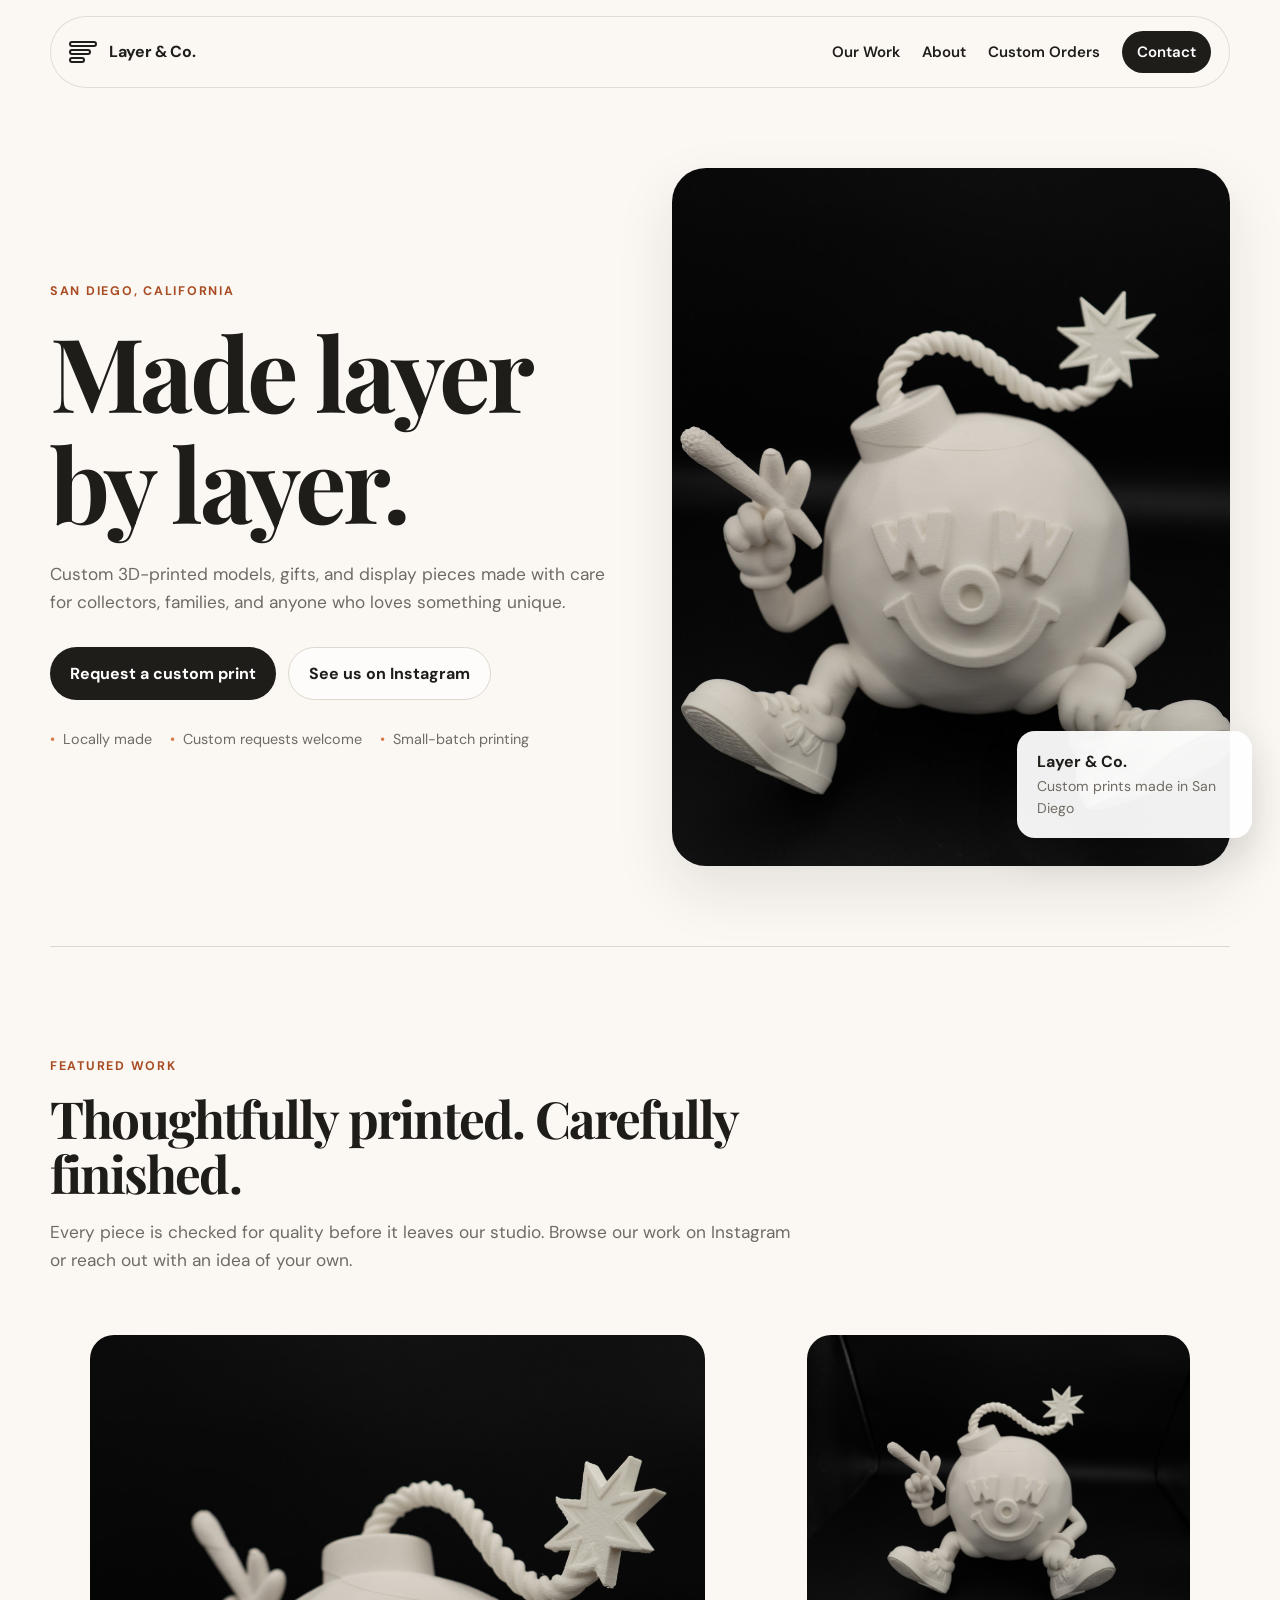
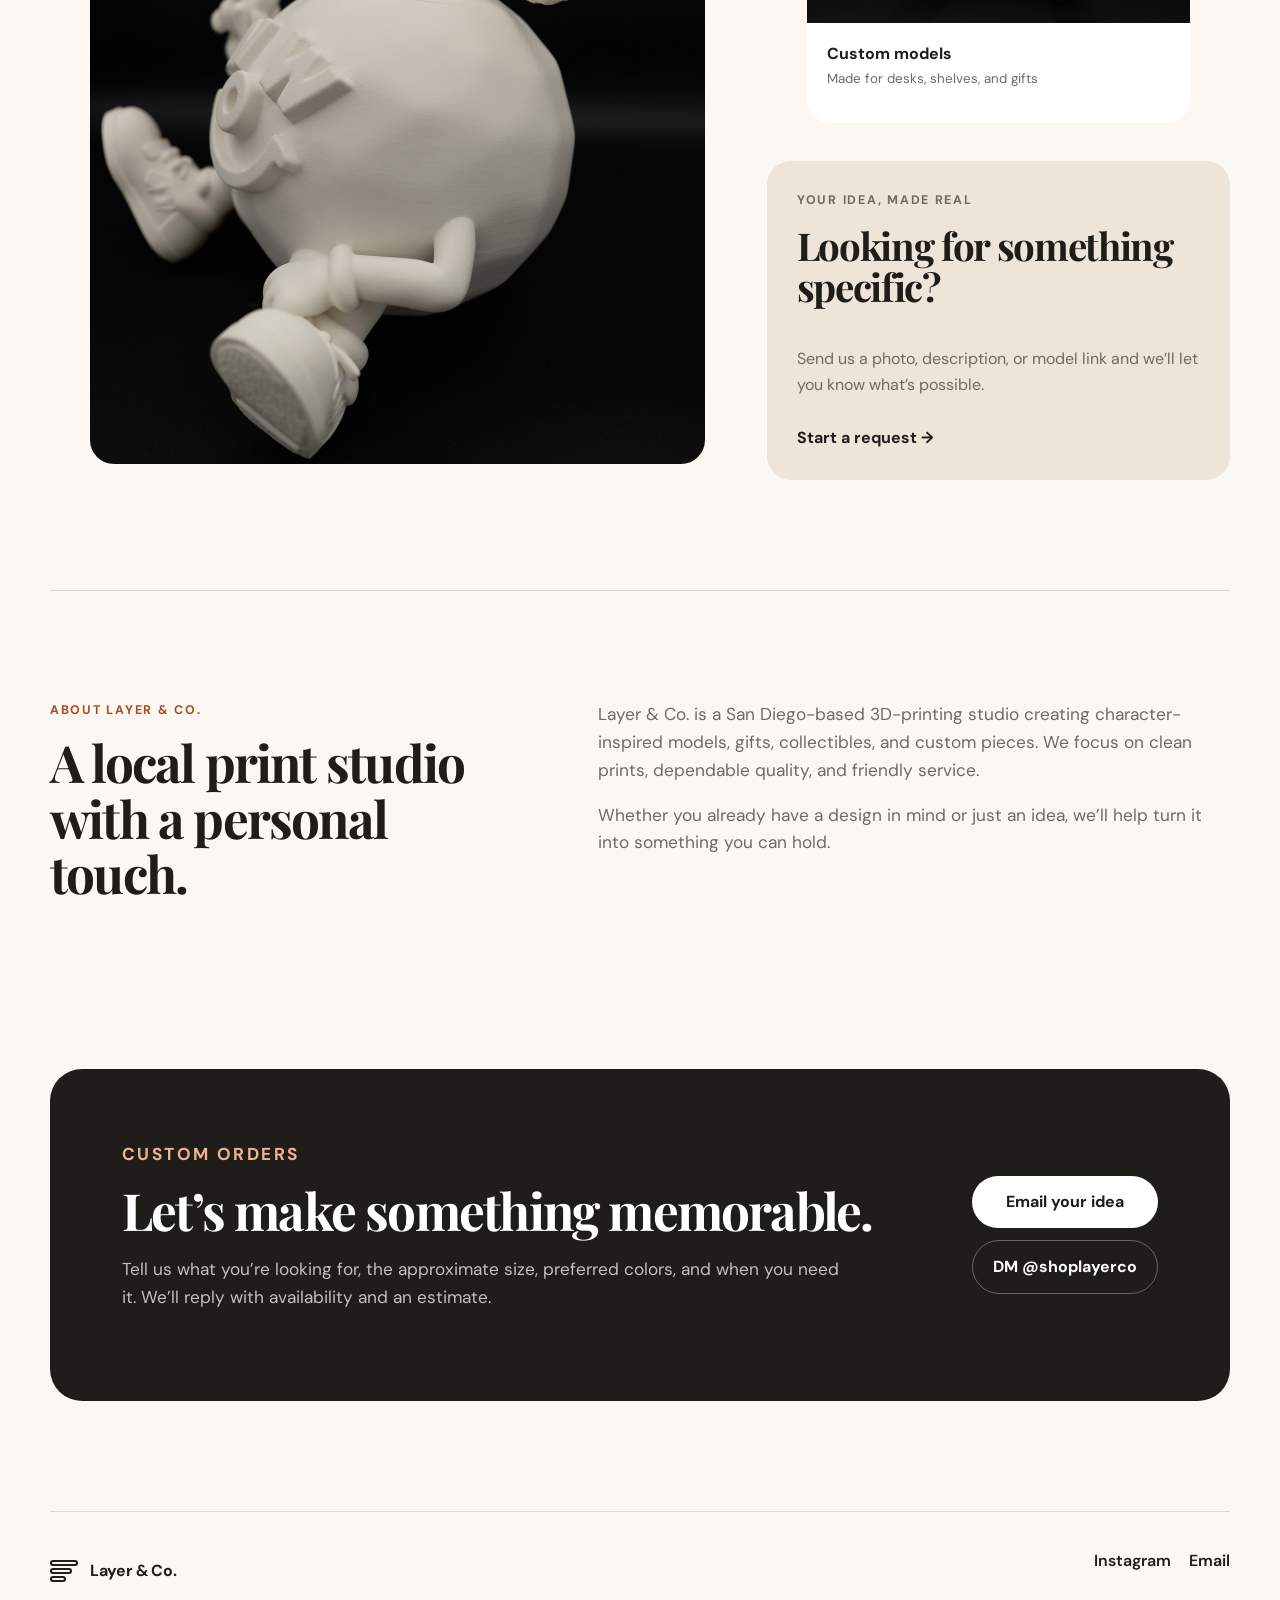
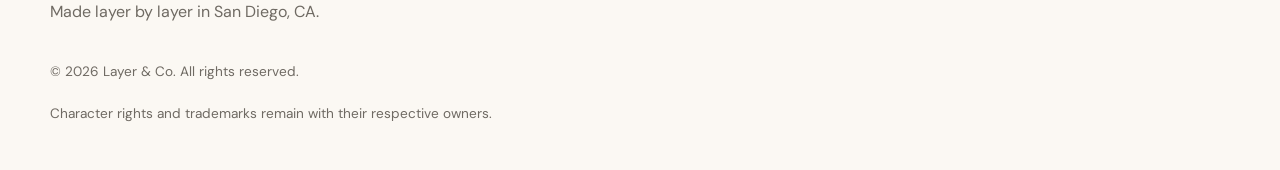
==== index.html @ 3869c2fd "Add files via upload" ====
<!DOCTYPE html>
<html lang="en">
<head>
  <meta charset="UTF-8" />
  <meta name="viewport" content="width=device-width, initial-scale=1.0" />
  <meta name="description" content="Layer & Co. creates custom 3D-printed models, gifts, and display pieces in San Diego, California." />
  <meta name="theme-color" content="#f5efe7" />
  <title>Layer & Co. | Custom 3D Prints in San Diego</title>
  <link rel="preconnect" href="https://fonts.googleapis.com">
  <link rel="preconnect" href="https://fonts.gstatic.com" crossorigin>
  <link href="https://fonts.googleapis.com/css2?family=DM+Sans:wght@400;500;600;700&family=Playfair+Display:wght@600;700&display=swap" rel="stylesheet">
  <link rel="stylesheet" href="styles.css" />
</head>
<body>
  <header class="site-header">
    <a class="brand" href="#home" aria-label="Layer and Company home">
      <span class="brand-mark" aria-hidden="true">
        <span></span><span></span><span></span>
      </span>
      <span>Layer &amp; Co.</span>
    </a>

    <button class="menu-toggle" aria-expanded="false" aria-controls="site-nav">
      <span class="sr-only">Open navigation</span>
      <span></span><span></span><span></span>
    </button>

    <nav id="site-nav" class="site-nav" aria-label="Primary navigation">
      <a href="#work">Our Work</a>
      <a href="#about">About</a>
      <a href="#custom">Custom Orders</a>
      <a class="nav-cta" href="mailto:shoplayerco@gmail.com">Contact</a>
    </nav>
  </header>

  <main>
    <section id="home" class="hero">
      <div class="hero-copy">
        <p class="eyebrow">San Diego, California</p>
        <h1>Made layer by layer.</h1>
        <p class="hero-text">
          Custom 3D-printed models, gifts, and display pieces made with care
          for collectors, families, and anyone who loves something unique.
        </p>
        <div class="hero-actions">
          <a class="button primary" href="#custom">Request a custom print</a>
          <a class="button secondary" href="https://www.instagram.com/shoplayerco/" target="_blank" rel="noopener noreferrer">See us on Instagram</a>
        </div>
        <div class="hero-details" aria-label="Business highlights">
          <span>Locally made</span>
          <span>Custom requests welcome</span>
          <span>Small-batch printing</span>
        </div>
      </div>

      <div class="hero-visual">
        <img src="assets/featured-front.jpg" alt="White 3D-printed character-inspired display model photographed against a black background" />
        <div class="floating-card">
          <strong>Layer &amp; Co.</strong>
          <span>Custom prints made in San Diego</span>
        </div>
      </div>
    </section>

    <section id="work" class="section">
      <div class="section-heading">
        <p class="eyebrow">Featured work</p>
        <h2>Thoughtfully printed. Carefully finished.</h2>
        <p>
          Every piece is checked for quality before it leaves our studio.
          Browse our work on Instagram or reach out with an idea of your own.
        </p>
      </div>

      <div class="gallery">
        <figure class="gallery-card gallery-card-large">
          <img src="assets/featured-angle.jpg" alt="Side angle of a white 3D-printed character-inspired model" loading="lazy" />
          <figcaption>
            <span>Character-inspired display piece</span>
            <small>Clean detail and smooth finishing</small>
          </figcaption>
        </figure>

        <figure class="gallery-card">
          <img src="assets/featured-front.jpg" alt="Front view of a white 3D-printed character-inspired model" loading="lazy" />
          <figcaption>
            <span>Custom models</span>
            <small>Made for desks, shelves, and gifts</small>
          </figcaption>
        </figure>

        <div class="gallery-card text-card">
          <div>
            <p class="eyebrow">Your idea, made real</p>
            <h3>Looking for something specific?</h3>
            <p>
              Send us a photo, description, or model link and we’ll let you know
              what’s possible.
            </p>
          </div>
          <a href="mailto:shoplayerco@gmail.com?subject=Custom%203D%20Print%20Request">Start a request →</a>
        </div>
      </div>
    </section>

    <section id="about" class="section split-section">
      <div>
        <p class="eyebrow">About Layer &amp; Co.</p>
        <h2>A local print studio with a personal touch.</h2>
      </div>
      <div class="about-copy">
        <p>
          Layer &amp; Co. is a San Diego-based 3D-printing studio creating
          character-inspired models, gifts, collectibles, and custom pieces.
          We focus on clean prints, dependable quality, and friendly service.
        </p>
        <p>
          Whether you already have a design in mind or just an idea, we’ll help
          turn it into something you can hold.
        </p>
      </div>
    </section>

    <section id="custom" class="custom-section">
      <div class="custom-card">
        <div>
          <p class="eyebrow">Custom orders</p>
          <h2>Let’s make something memorable.</h2>
          <p>
            Tell us what you’re looking for, the approximate size, preferred
            colors, and when you need it. We’ll reply with availability and an
            estimate.
          </p>
        </div>
        <div class="custom-actions">
          <a class="button primary" href="mailto:shoplayerco@gmail.com?subject=Custom%203D%20Print%20Request&body=Hi%20Layer%20%26%20Co.%2C%0A%0AI%27m%20interested%20in%20a%20custom%203D%20print.%0A%0AIdea%20or%20model%3A%0ASize%3A%0AColors%3A%0ADeadline%3A%0A%0AThank%20you!">Email your idea</a>
          <a class="button secondary" href="https://www.instagram.com/shoplayerco/" target="_blank" rel="noopener noreferrer">DM @shoplayerco</a>
        </div>
      </div>
    </section>
  </main>

  <footer class="site-footer">
    <div>
      <a class="brand footer-brand" href="#home">
        <span class="brand-mark" aria-hidden="true"><span></span><span></span><span></span></span>
        <span>Layer &amp; Co.</span>
      </a>
      <p>Made layer by layer in San Diego, CA.</p>
    </div>

    <div class="footer-links">
      <a href="https://www.instagram.com/shoplayerco/" target="_blank" rel="noopener noreferrer">Instagram</a>
      <a href="mailto:shoplayerco@gmail.com">Email</a>
    </div>

    <p class="copyright">© <span id="year"></span> Layer &amp; Co. All rights reserved.</p>
    <p class="fine-print">Character rights and trademarks remain with their respective owners.</p>
  </footer>

  <script src="script.js"></script>
</body>
</html>
---- styles.css ----
:root {
  --background: #fbf8f3;
  --surface: #ffffff;
  --ink: #1f1d1a;
  --muted: #6f6a63;
  --accent: #d97745;
  --accent-dark: #a94d25;
  --line: #ded7ce;
  --soft: #eee4d8;
  --radius: 24px;
  --shadow: 0 24px 60px rgba(31, 29, 26, 0.10);
}

* {
  box-sizing: border-box;
}

html {
  scroll-behavior: smooth;
}

body {
  margin: 0;
  background: var(--background);
  color: var(--ink);
  font-family: "DM Sans", system-ui, -apple-system, BlinkMacSystemFont, "Segoe UI", sans-serif;
  line-height: 1.6;
}

img {
  display: block;
  width: 100%;
}

a {
  color: inherit;
  text-decoration: none;
}

button,
a {
  -webkit-tap-highlight-color: transparent;
}

.sr-only {
  position: absolute;
  width: 1px;
  height: 1px;
  overflow: hidden;
  clip: rect(0, 0, 0, 0);
  white-space: nowrap;
}

.site-header {
  position: sticky;
  top: 0;
  z-index: 20;
  display: flex;
  align-items: center;
  justify-content: space-between;
  width: min(1180px, calc(100% - 32px));
  margin: 16px auto 0;
  padding: 14px 18px;
  border: 1px solid rgba(222, 215, 206, 0.85);
  border-radius: 999px;
  background: rgba(251, 248, 243, 0.92);
  backdrop-filter: blur(16px);
}

.brand {
  display: inline-flex;
  align-items: center;
  gap: 12px;
  font-weight: 700;
  letter-spacing: -0.02em;
}

.brand-mark {
  display: inline-flex;
  flex-direction: column;
  gap: 2px;
  width: 28px;
}

.brand-mark span {
  height: 6px;
  border: 2px solid currentColor;
  border-radius: 999px;
}

.brand-mark span:nth-child(2) {
  width: 22px;
}

.brand-mark span:nth-child(3) {
  width: 16px;
}

.site-nav {
  display: flex;
  align-items: center;
  gap: 22px;
  font-size: 0.94rem;
  font-weight: 600;
}

.site-nav a:hover {
  color: var(--accent-dark);
}

.nav-cta {
  padding: 9px 15px;
  border-radius: 999px;
  background: var(--ink);
  color: white;
}

.nav-cta:hover {
  color: white !important;
  background: var(--accent-dark);
}

.menu-toggle {
  display: none;
  border: 0;
  background: transparent;
}

.menu-toggle span:not(.sr-only) {
  display: block;
  width: 24px;
  height: 2px;
  margin: 5px 0;
  background: currentColor;
}

.hero,
.section,
.custom-section,
.site-footer {
  width: min(1180px, calc(100% - 32px));
  margin-inline: auto;
}

.hero {
  display: grid;
  grid-template-columns: 1fr 1fr;
  gap: 64px;
  align-items: center;
  min-height: calc(100vh - 110px);
  padding: 80px 0;
}

.eyebrow {
  margin: 0 0 14px;
  color: var(--accent-dark);
  font-size: 0.78rem;
  font-weight: 700;
  letter-spacing: 0.14em;
  text-transform: uppercase;
}

h1,
h2,
h3 {
  margin-top: 0;
  font-family: "Playfair Display", Georgia, serif;
  line-height: 1.08;
  letter-spacing: -0.035em;
}

h1 {
  max-width: 680px;
  margin-bottom: 24px;
  font-size: clamp(3.3rem, 8vw, 6.8rem);
}

h2 {
  margin-bottom: 18px;
  font-size: clamp(2.2rem, 4vw, 4.1rem);
}

h3 {
  font-size: clamp(1.6rem, 3vw, 2.4rem);
}

.hero-text,
.section-heading > p:last-child,
.about-copy,
.custom-card p {
  color: var(--muted);
  font-size: 1.08rem;
}

.hero-text {
  max-width: 650px;
}

.hero-actions,
.custom-actions {
  display: flex;
  flex-wrap: wrap;
  gap: 12px;
  margin-top: 30px;
}

.button {
  display: inline-flex;
  align-items: center;
  justify-content: center;
  min-height: 50px;
  padding: 13px 20px;
  border-radius: 999px;
  font-weight: 700;
  transition: transform 180ms ease, background 180ms ease, color 180ms ease;
}

.button:hover {
  transform: translateY(-2px);
}

.button.primary {
  background: var(--ink);
  color: white;
}

.button.primary:hover {
  background: var(--accent-dark);
}

.button.secondary {
  border: 1px solid var(--line);
  background: rgba(255, 255, 255, 0.65);
}

.button.secondary:hover {
  background: white;
}

.hero-details {
  display: flex;
  flex-wrap: wrap;
  gap: 10px 18px;
  margin-top: 28px;
  color: var(--muted);
  font-size: 0.9rem;
}

.hero-details span::before {
  content: "•";
  margin-right: 8px;
  color: var(--accent);
}

.hero-visual {
  position: relative;
}

.hero-visual img {
  aspect-ratio: 4 / 5;
  object-fit: cover;
  border-radius: 34px;
  box-shadow: var(--shadow);
}

.floating-card {
  position: absolute;
  right: -22px;
  bottom: 28px;
  display: flex;
  flex-direction: column;
  max-width: 235px;
  padding: 18px 20px;
  border-radius: 18px;
  background: rgba(255, 255, 255, 0.94);
  box-shadow: 0 16px 40px rgba(31, 29, 26, 0.15);
}

.floating-card span {
  color: var(--muted);
  font-size: 0.88rem;
}

.section {
  padding: 110px 0;
  border-top: 1px solid var(--line);
}

.section-heading {
  max-width: 760px;
  margin-bottom: 45px;
}

.gallery {
  display: grid;
  grid-template-columns: 1.2fr 0.8fr;
  gap: 22px;
}

.gallery-card {
  overflow: hidden;
  border-radius: var(--radius);
  background: var(--surface);
}

.gallery-card img {
  aspect-ratio: 4 / 3;
  object-fit: cover;
}

.gallery-card-large {
  grid-row: span 2;
}

.gallery-card-large img {
  height: 100%;
  min-height: 640px;
}

.gallery-card figcaption {
  display: flex;
  flex-direction: column;
  gap: 2px;
  padding: 18px 20px 22px;
}

.gallery-card figcaption span {
  font-weight: 700;
}

.gallery-card figcaption small {
  color: var(--muted);
}

.text-card {
  display: flex;
  flex-direction: column;
  justify-content: space-between;
  min-height: 300px;
  padding: 30px;
  background: var(--soft);
}

.text-card p {
  color: var(--muted);
}

.text-card a {
  font-weight: 700;
}

.split-section {
  display: grid;
  grid-template-columns: 0.85fr 1.15fr;
  gap: 80px;
}

.about-copy p:first-child {
  margin-top: 0;
}

.custom-section {
  padding: 40px 0 110px;
}

.custom-card {
  display: grid;
  grid-template-columns: 1fr auto;
  gap: 50px;
  align-items: center;
  padding: clamp(34px, 6vw, 72px);
  border-radius: 32px;
  background: var(--ink);
  color: white;
}

.custom-card .eyebrow {
  color: #f3b28f;
}

.custom-card p {
  max-width: 720px;
  color: rgba(255, 255, 255, 0.72);
}

.custom-card .button.primary {
  background: white;
  color: var(--ink);
}

.custom-card .button.secondary {
  border-color: rgba(255, 255, 255, 0.32);
  background: transparent;
  color: white;
}

.custom-actions {
  flex-direction: column;
  margin-top: 0;
}

.site-footer {
  display: grid;
  grid-template-columns: 1fr auto;
  gap: 20px;
  padding: 36px 0 45px;
  border-top: 1px solid var(--line);
  color: var(--muted);
}

.footer-brand {
  color: var(--ink);
}

.footer-links {
  display: flex;
  gap: 18px;
  font-weight: 600;
  color: var(--ink);
}

.copyright,
.fine-print {
  margin: 0;
  font-size: 0.85rem;
}

.fine-print {
  grid-column: 1 / -1;
}

@media (max-width: 850px) {
  .menu-toggle {
    display: block;
    cursor: pointer;
  }

  .site-nav {
    position: absolute;
    top: calc(100% + 10px);
    right: 0;
    left: 0;
    display: none;
    flex-direction: column;
    align-items: stretch;
    padding: 18px;
    border: 1px solid var(--line);
    border-radius: 22px;
    background: var(--background);
    box-shadow: var(--shadow);
  }

  .site-nav.open {
    display: flex;
  }

  .site-nav a {
    padding: 8px 4px;
  }

  .nav-cta {
    text-align: center;
  }

  .hero {
    grid-template-columns: 1fr;
    gap: 42px;
    padding-top: 58px;
  }

  .hero-visual {
    max-width: 650px;
  }

  .floating-card {
    right: 16px;
  }

  .gallery {
    grid-template-columns: 1fr;
  }

  .gallery-card-large {
    grid-row: auto;
  }

  .gallery-card-large img {
    min-height: 0;
    aspect-ratio: 4 / 3;
  }

  .split-section,
  .custom-card {
    grid-template-columns: 1fr;
    gap: 26px;
  }

  .custom-actions {
    flex-direction: row;
  }
}

@media (max-width: 560px) {
  .site-header,
  .hero,
  .section,
  .custom-section,
  .site-footer {
    width: min(100% - 20px, 1180px);
  }

  .site-header {
    margin-top: 10px;
  }

  .hero {
    min-height: auto;
    padding: 56px 0 72px;
  }

  h1 {
    font-size: clamp(3rem, 18vw, 4.4rem);
  }

  .hero-actions,
  .custom-actions {
    flex-direction: column;
  }

  .button {
    width: 100%;
  }

  .section {
    padding: 82px 0;
  }

  .floating-card {
    position: static;
    margin: -18px 14px 0;
  }

  .site-footer {
    grid-template-columns: 1fr;
  }

  .fine-print {
    grid-column: auto;
  }
}
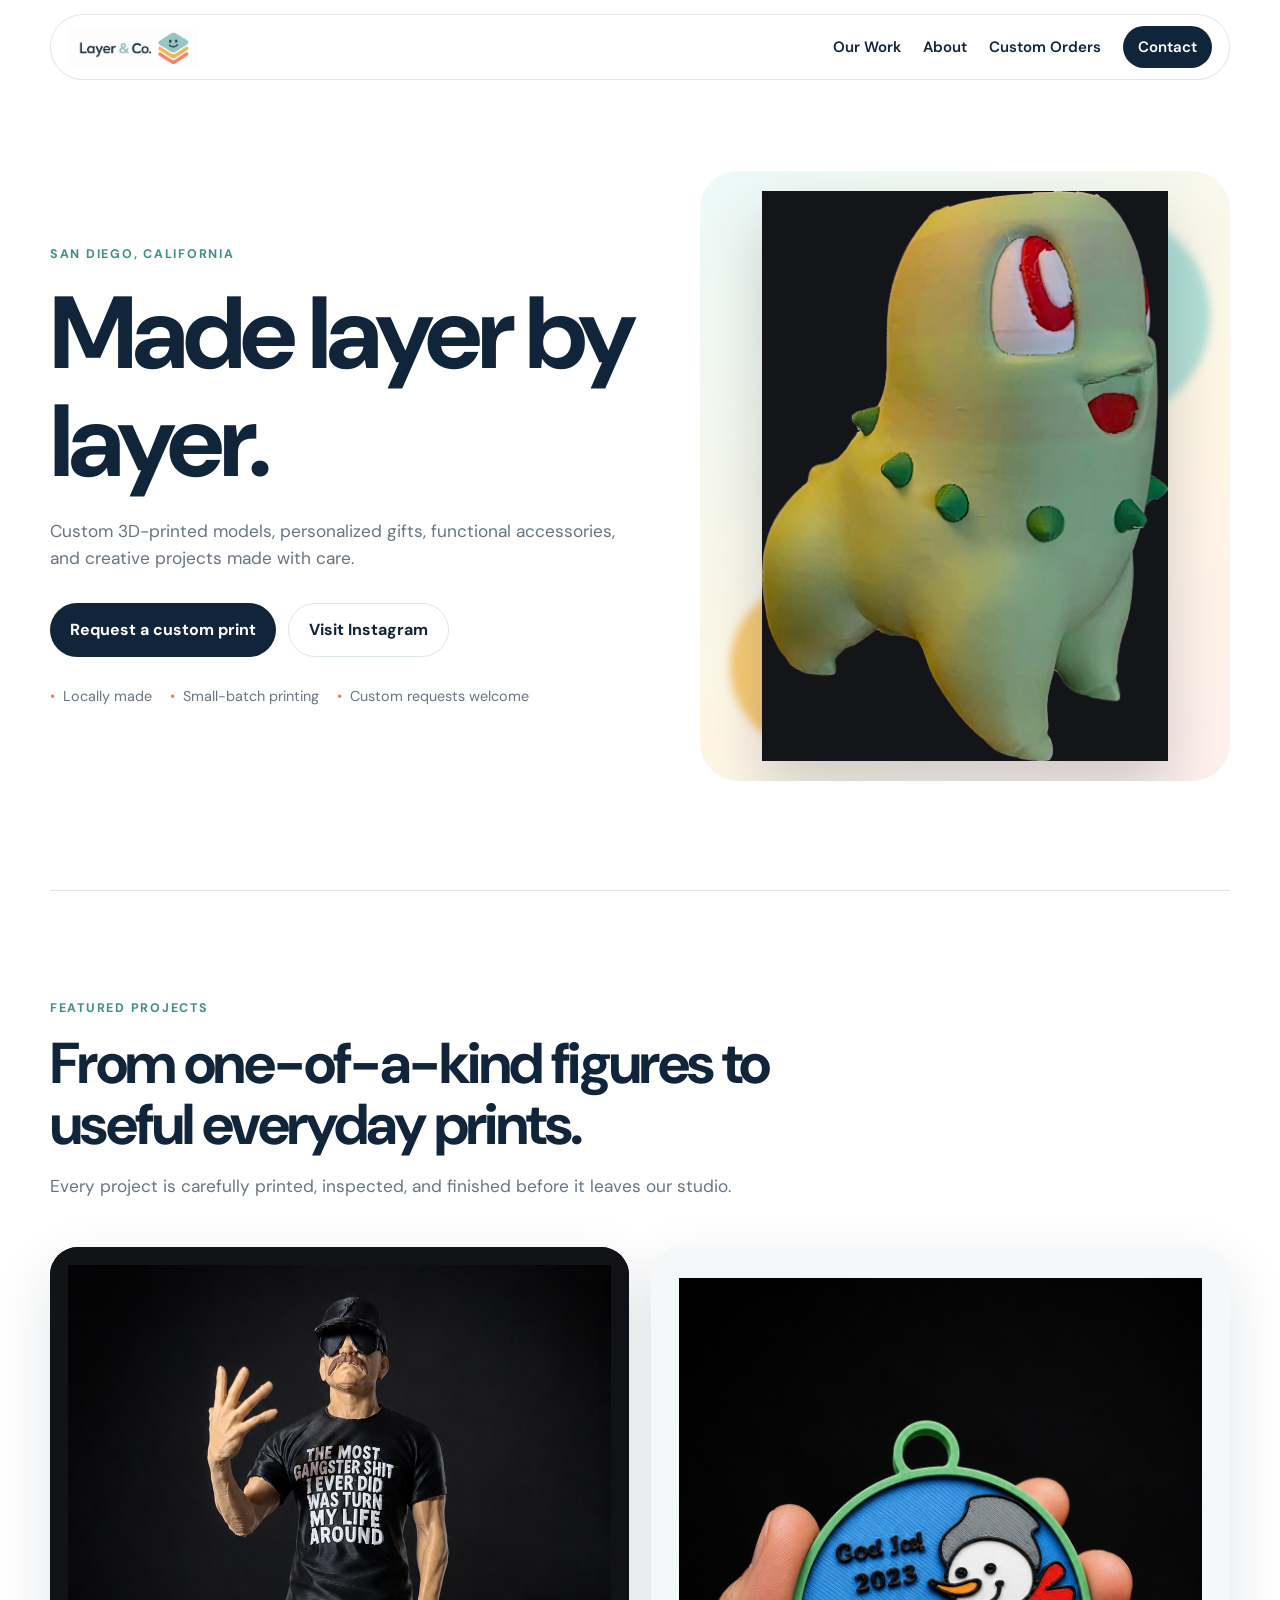
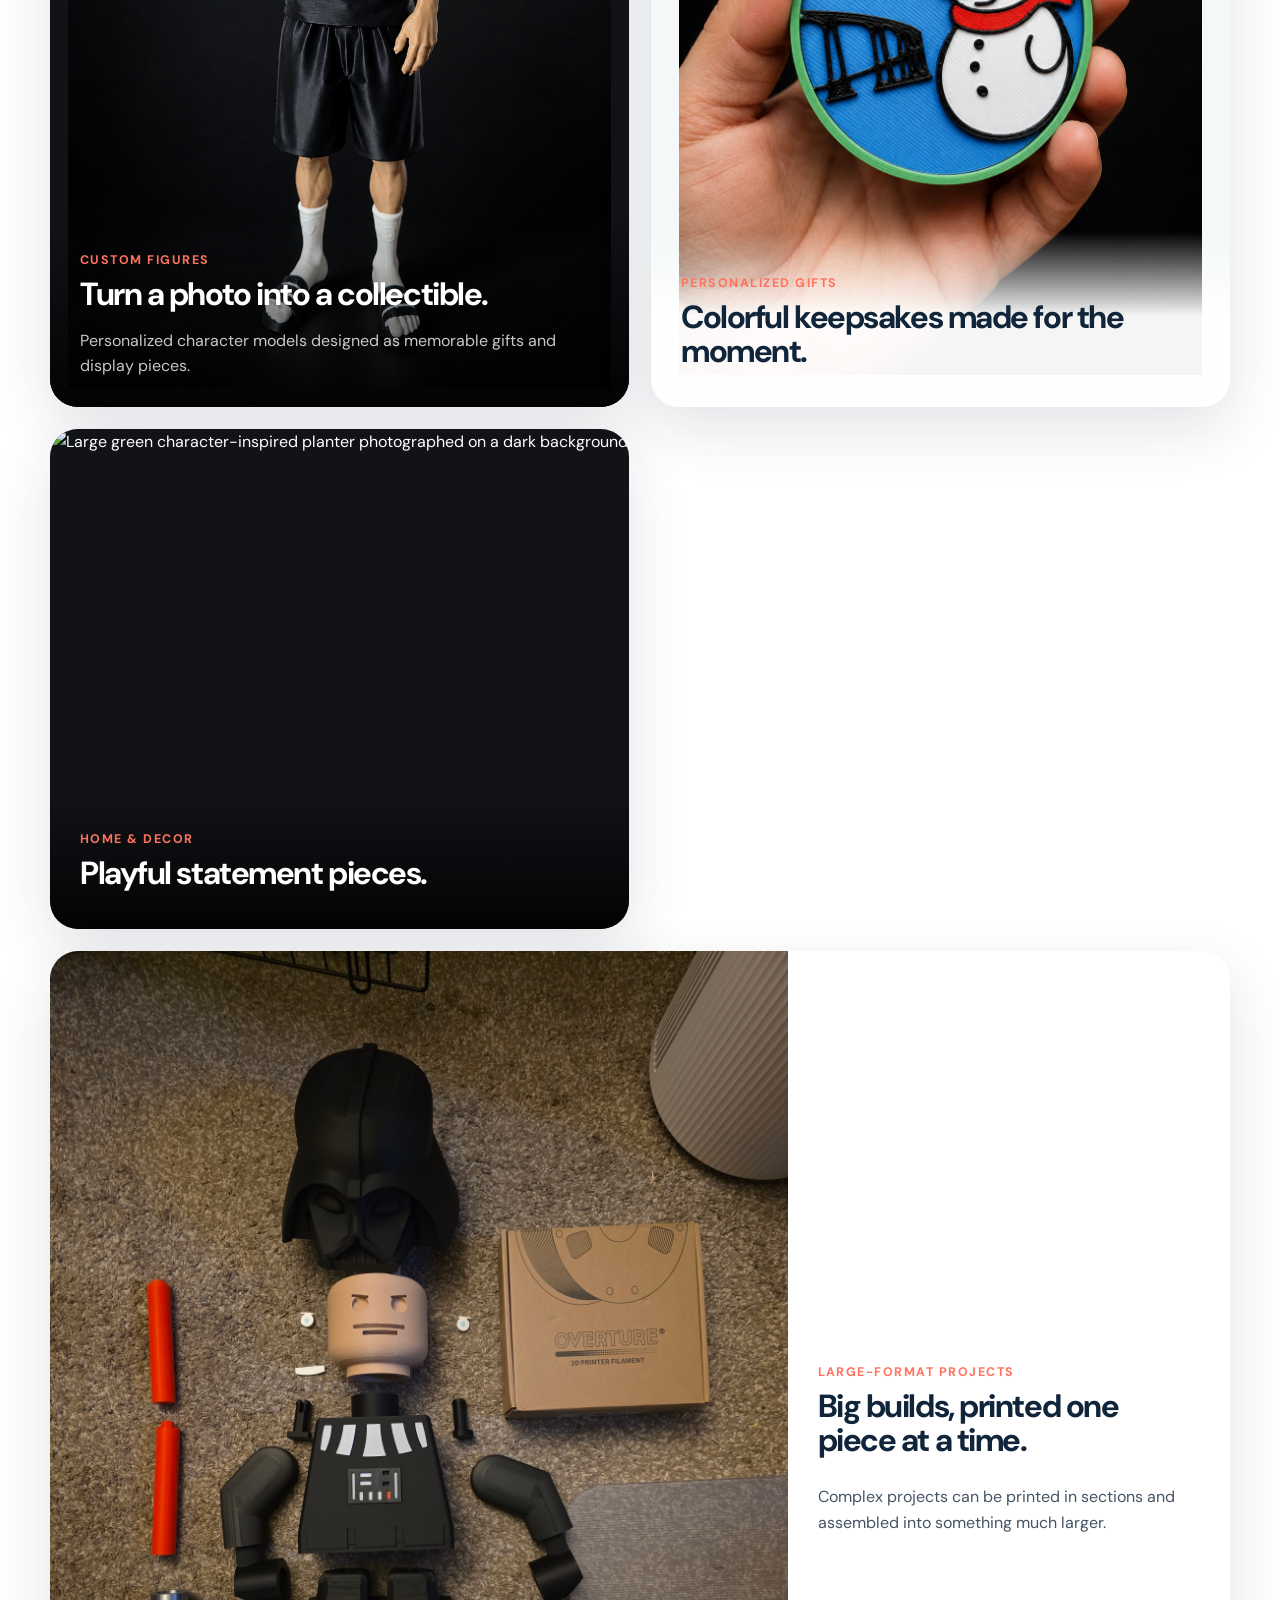
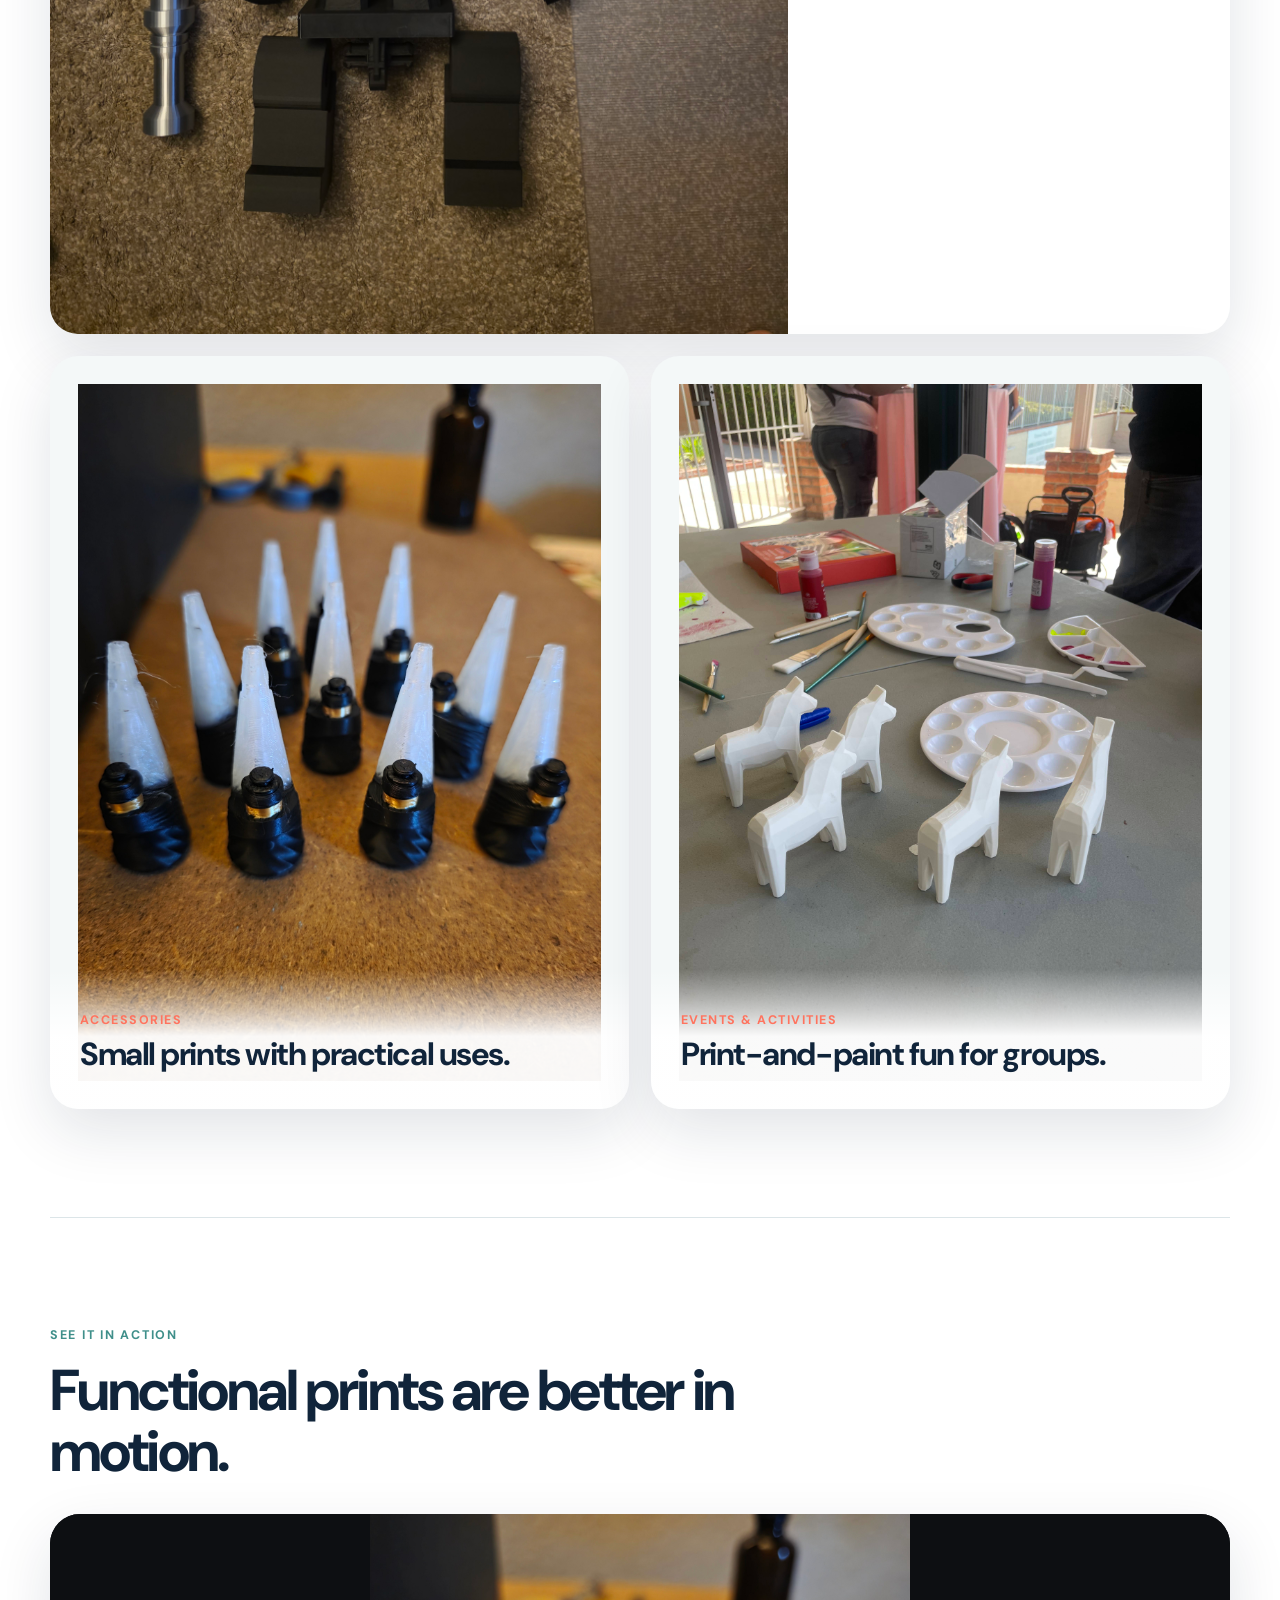
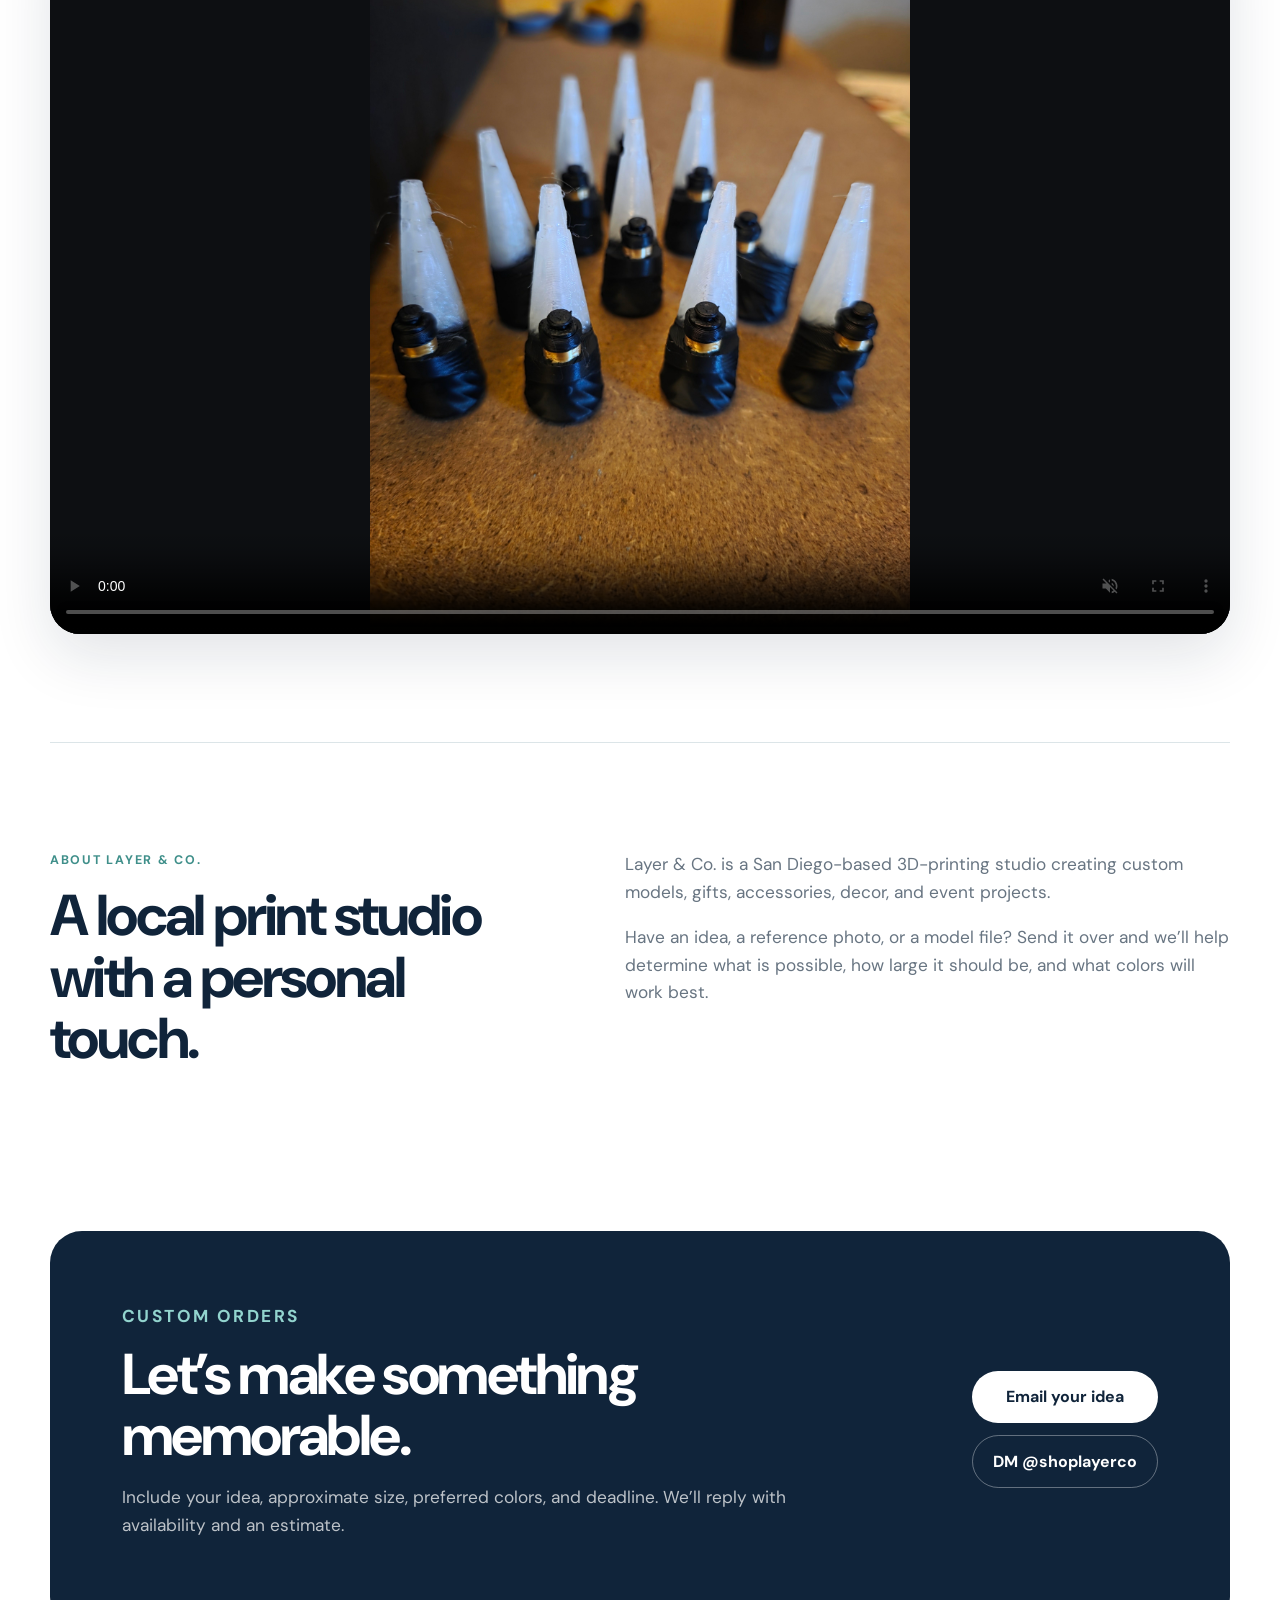
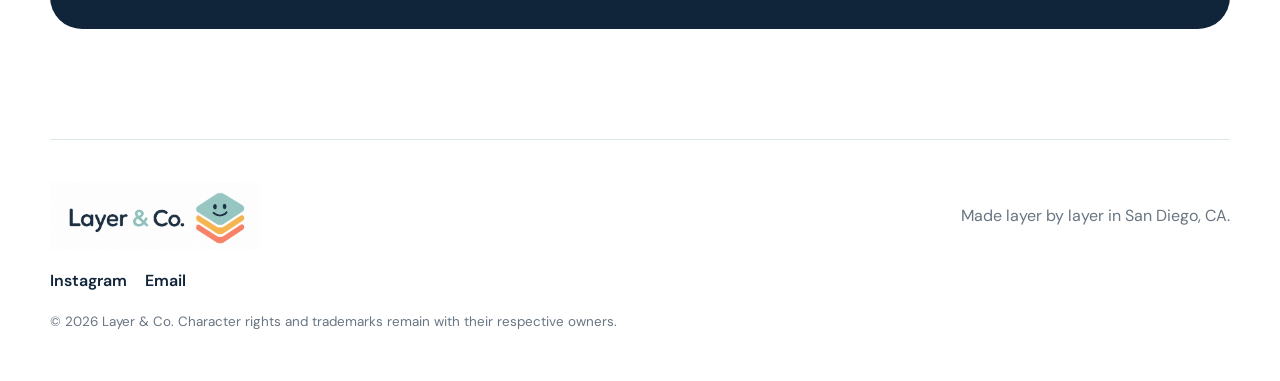
==== commit 4d4b3091: "Add files via upload" ====
--- a/index.html
+++ b/index.html
@@ -3,28 +3,22 @@
 <head>
   <meta charset="UTF-8" />
   <meta name="viewport" content="width=device-width, initial-scale=1.0" />
-  <meta name="description" content="Layer & Co. creates custom 3D-printed models, gifts, and display pieces in San Diego, California." />
-  <meta name="theme-color" content="#f5efe7" />
-  <title>Layer & Co. | Custom 3D Prints in San Diego</title>
+  <meta name="description" content="Layer & Co. creates custom 3D-printed models, gifts, accessories, and event projects in San Diego, California." />
+  <meta name="theme-color" content="#ffffff" />
+  <title>Layer & Co. | Custom 3D Printing in San Diego</title>
   <link rel="preconnect" href="https://fonts.googleapis.com">
   <link rel="preconnect" href="https://fonts.gstatic.com" crossorigin>
-  <link href="https://fonts.googleapis.com/css2?family=DM+Sans:wght@400;500;600;700&family=Playfair+Display:wght@600;700&display=swap" rel="stylesheet">
+  <link href="https://fonts.googleapis.com/css2?family=DM+Sans:wght@400;500;600;700&display=swap" rel="stylesheet">
   <link rel="stylesheet" href="styles.css" />
 </head>
 <body>
   <header class="site-header">
     <a class="brand" href="#home" aria-label="Layer and Company home">
-      <span class="brand-mark" aria-hidden="true">
-        <span></span><span></span><span></span>
-      </span>
-      <span>Layer &amp; Co.</span>
+      <img src="logo.png" alt="Layer and Company" />
     </a>
-
-    <button class="menu-toggle" aria-expanded="false" aria-controls="site-nav">
-      <span class="sr-only">Open navigation</span>
+    <button class="menu-toggle" aria-expanded="false" aria-controls="site-nav" aria-label="Open navigation">
       <span></span><span></span><span></span>
     </button>
-
     <nav id="site-nav" class="site-nav" aria-label="Primary navigation">
       <a href="#work">Our Work</a>
       <a href="#about">About</a>
@@ -38,86 +32,105 @@
       <div class="hero-copy">
         <p class="eyebrow">San Diego, California</p>
         <h1>Made layer by layer.</h1>
-        <p class="hero-text">
-          Custom 3D-printed models, gifts, and display pieces made with care
-          for collectors, families, and anyone who loves something unique.
-        </p>
+        <p class="hero-text">Custom 3D-printed models, personalized gifts, functional accessories, and creative projects made with care.</p>
         <div class="hero-actions">
           <a class="button primary" href="#custom">Request a custom print</a>
-          <a class="button secondary" href="https://www.instagram.com/shoplayerco/" target="_blank" rel="noopener noreferrer">See us on Instagram</a>
+          <a class="button secondary" href="https://www.instagram.com/shoplayerco/" target="_blank" rel="noopener noreferrer">Visit Instagram</a>
         </div>
-        <div class="hero-details" aria-label="Business highlights">
+        <div class="hero-points">
           <span>Locally made</span>
+          <span>Small-batch printing</span>
           <span>Custom requests welcome</span>
-          <span>Small-batch printing</span>
         </div>
       </div>
-
-      <div class="hero-visual">
-        <img src="assets/featured-front.jpg" alt="White 3D-printed character-inspired display model photographed against a black background" />
-        <div class="floating-card">
-          <strong>Layer &amp; Co.</strong>
-          <span>Custom prints made in San Diego</span>
-        </div>
+      <div class="hero-art" aria-hidden="true">
+        <img src="chicorita1.png" alt="" />
+        <span class="orb orb-one"></span>
+        <span class="orb orb-two"></span>
       </div>
     </section>
 
     <section id="work" class="section">
       <div class="section-heading">
-        <p class="eyebrow">Featured work</p>
-        <h2>Thoughtfully printed. Carefully finished.</h2>
-        <p>
-          Every piece is checked for quality before it leaves our studio.
-          Browse our work on Instagram or reach out with an idea of your own.
-        </p>
+        <p class="eyebrow">Featured projects</p>
+        <h2>From one-of-a-kind figures to useful everyday prints.</h2>
+        <p>Every project is carefully printed, inspected, and finished before it leaves our studio.</p>
       </div>
 
-      <div class="gallery">
-        <figure class="gallery-card gallery-card-large">
-          <img src="assets/featured-angle.jpg" alt="Side angle of a white 3D-printed character-inspired model" loading="lazy" />
-          <figcaption>
-            <span>Character-inspired display piece</span>
-            <small>Clean detail and smooth finishing</small>
-          </figcaption>
-        </figure>
+      <div class="project-grid">
+        <article class="project-card dark-card project-tall">
+          <img src="phil.png" alt="Custom 3D-printed figure created from a customer photo" loading="lazy" />
+          <div class="project-copy">
+            <p class="project-label">Custom figures</p>
+            <h3>Turn a photo into a collectible.</h3>
+            <p>Personalized character models designed as memorable gifts and display pieces.</p>
+          </div>
+        </article>
 
-        <figure class="gallery-card">
-          <img src="assets/featured-front.jpg" alt="Front view of a white 3D-printed character-inspired model" loading="lazy" />
-          <figcaption>
-            <span>Custom models</span>
-            <small>Made for desks, shelves, and gifts</small>
-          </figcaption>
-        </figure>
+        <article class="project-card light-card">
+          <img src="ornament.png" alt="Multicolor personalized snowman ornament" loading="lazy" />
+          <div class="project-copy">
+            <p class="project-label">Personalized gifts</p>
+            <h3>Colorful keepsakes made for the moment.</h3>
+          </div>
+        </article>
 
-        <div class="gallery-card text-card">
-          <div>
-            <p class="eyebrow">Your idea, made real</p>
-            <h3>Looking for something specific?</h3>
-            <p>
-              Send us a photo, description, or model link and we’ll let you know
-              what’s possible.
-            </p>
+        <article class="project-card dark-card">
+          <img src="chicorita2.jpg" alt="Large green character-inspired planter photographed on a dark background" loading="lazy" />
+          <div class="project-copy">
+            <p class="project-label">Home & decor</p>
+            <h3>Playful statement pieces.</h3>
           </div>
-          <a href="mailto:shoplayerco@gmail.com?subject=Custom%203D%20Print%20Request">Start a request →</a>
-        </div>
+        </article>
+
+        <article class="project-card light-card project-wide">
+          <img src="vader.jpg" alt="Large buildable character-inspired model arranged in printed parts" loading="lazy" />
+          <div class="project-copy">
+            <p class="project-label">Large-format projects</p>
+            <h3>Big builds, printed one piece at a time.</h3>
+            <p>Complex projects can be printed in sections and assembled into something much larger.</p>
+          </div>
+        </article>
+
+        <article class="project-card light-card">
+          <img src="puffco.jpg" alt="Group of small black and white 3D-printed keychain accessories" loading="lazy" />
+          <div class="project-copy">
+            <p class="project-label">Accessories</p>
+            <h3>Small prints with practical uses.</h3>
+          </div>
+        </article>
+
+        <article class="project-card light-card">
+          <img src="paintparty.jpg" alt="Paint-your-own 3D-printed horse figures at a community event" loading="lazy" />
+          <div class="project-copy">
+            <p class="project-label">Events & activities</p>
+            <h3>Print-and-paint fun for groups.</h3>
+          </div>
+        </article>
       </div>
     </section>
 
-    <section id="about" class="section split-section">
+    <section class="section video-section">
+      <div class="section-heading compact-heading">
+        <p class="eyebrow">See it in action</p>
+        <h2>Functional prints are better in motion.</h2>
+      </div>
+      <div class="video-frame">
+        <video controls muted playsinline preload="metadata" poster="puffco.jpg">
+          <source src="DK Lighter sleeve.mp4" type="video/mp4" />
+          Your browser does not support embedded video.
+        </video>
+      </div>
+    </section>
+
+    <section id="about" class="section about-section">
       <div>
-        <p class="eyebrow">About Layer &amp; Co.</p>
+        <p class="eyebrow">About Layer & Co.</p>
         <h2>A local print studio with a personal touch.</h2>
       </div>
       <div class="about-copy">
-        <p>
-          Layer &amp; Co. is a San Diego-based 3D-printing studio creating
-          character-inspired models, gifts, collectibles, and custom pieces.
-          We focus on clean prints, dependable quality, and friendly service.
-        </p>
-        <p>
-          Whether you already have a design in mind or just an idea, we’ll help
-          turn it into something you can hold.
-        </p>
+        <p>Layer & Co. is a San Diego-based 3D-printing studio creating custom models, gifts, accessories, decor, and event projects.</p>
+        <p>Have an idea, a reference photo, or a model file? Send it over and we’ll help determine what is possible, how large it should be, and what colors will work best.</p>
       </div>
     </section>
 
@@ -126,36 +139,24 @@
         <div>
           <p class="eyebrow">Custom orders</p>
           <h2>Let’s make something memorable.</h2>
-          <p>
-            Tell us what you’re looking for, the approximate size, preferred
-            colors, and when you need it. We’ll reply with availability and an
-            estimate.
-          </p>
+          <p>Include your idea, approximate size, preferred colors, and deadline. We’ll reply with availability and an estimate.</p>
         </div>
         <div class="custom-actions">
-          <a class="button primary" href="mailto:shoplayerco@gmail.com?subject=Custom%203D%20Print%20Request&body=Hi%20Layer%20%26%20Co.%2C%0A%0AI%27m%20interested%20in%20a%20custom%203D%20print.%0A%0AIdea%20or%20model%3A%0ASize%3A%0AColors%3A%0ADeadline%3A%0A%0AThank%20you!">Email your idea</a>
-          <a class="button secondary" href="https://www.instagram.com/shoplayerco/" target="_blank" rel="noopener noreferrer">DM @shoplayerco</a>
+          <a class="button primary light-button" href="mailto:shoplayerco@gmail.com?subject=Custom%203D%20Print%20Request&body=Hi%20Layer%20%26%20Co.%2C%0A%0AI%27m%20interested%20in%20a%20custom%203D%20print.%0A%0AIdea%20or%20model%3A%0ASize%3A%0AColors%3A%0ADeadline%3A%0A%0AThank%20you!">Email your idea</a>
+          <a class="button secondary dark-outline" href="https://www.instagram.com/shoplayerco/" target="_blank" rel="noopener noreferrer">DM @shoplayerco</a>
         </div>
       </div>
     </section>
   </main>
 
   <footer class="site-footer">
-    <div>
-      <a class="brand footer-brand" href="#home">
-        <span class="brand-mark" aria-hidden="true"><span></span><span></span><span></span></span>
-        <span>Layer &amp; Co.</span>
-      </a>
-      <p>Made layer by layer in San Diego, CA.</p>
-    </div>
-
+    <img class="footer-logo" src="logo.png" alt="Layer and Company" />
+    <p>Made layer by layer in San Diego, CA.</p>
     <div class="footer-links">
       <a href="https://www.instagram.com/shoplayerco/" target="_blank" rel="noopener noreferrer">Instagram</a>
       <a href="mailto:shoplayerco@gmail.com">Email</a>
     </div>
-
-    <p class="copyright">© <span id="year"></span> Layer &amp; Co. All rights reserved.</p>
-    <p class="fine-print">Character rights and trademarks remain with their respective owners.</p>
+    <p class="fine-print">© <span id="year"></span> Layer & Co. Character rights and trademarks remain with their respective owners.</p>
   </footer>
 
   <script src="script.js"></script>
--- a/styles.css
+++ b/styles.css
@@ -1,55 +1,28 @@
 :root {
-  --background: #fbf8f3;
-  --surface: #ffffff;
-  --ink: #1f1d1a;
-  --muted: #6f6a63;
-  --accent: #d97745;
-  --accent-dark: #a94d25;
-  --line: #ded7ce;
-  --soft: #eee4d8;
-  --radius: 24px;
-  --shadow: 0 24px 60px rgba(31, 29, 26, 0.10);
+  --ink: #10243a;
+  --muted: #687582;
+  --teal: #92d4ce;
+  --gold: #f5b53f;
+  --coral: #ff735e;
+  --paper: #ffffff;
+  --soft: #f4f8f8;
+  --line: #dce5e8;
+  --dark: #111317;
+  --radius: 28px;
+  --shadow: 0 22px 60px rgba(16, 36, 58, 0.12);
 }
 
-* {
-  box-sizing: border-box;
-}
-
-html {
-  scroll-behavior: smooth;
-}
-
+* { box-sizing: border-box; }
+html { scroll-behavior: smooth; }
 body {
   margin: 0;
-  background: var(--background);
   color: var(--ink);
+  background: var(--paper);
   font-family: "DM Sans", system-ui, -apple-system, BlinkMacSystemFont, "Segoe UI", sans-serif;
   line-height: 1.6;
 }
-
-img {
-  display: block;
-  width: 100%;
-}
-
-a {
-  color: inherit;
-  text-decoration: none;
-}
-
-button,
-a {
-  -webkit-tap-highlight-color: transparent;
-}
-
-.sr-only {
-  position: absolute;
-  width: 1px;
-  height: 1px;
-  overflow: hidden;
-  clip: rect(0, 0, 0, 0);
-  white-space: nowrap;
-}
+img, video { display: block; width: 100%; }
+a { color: inherit; text-decoration: none; }
 
 .site-header {
   position: sticky;
@@ -59,492 +32,116 @@
   align-items: center;
   justify-content: space-between;
   width: min(1180px, calc(100% - 32px));
-  margin: 16px auto 0;
-  padding: 14px 18px;
-  border: 1px solid rgba(222, 215, 206, 0.85);
+  margin: 14px auto 0;
+  padding: 11px 17px;
+  border: 1px solid rgba(220,229,232,.9);
   border-radius: 999px;
-  background: rgba(251, 248, 243, 0.92);
+  background: rgba(255,255,255,.92);
   backdrop-filter: blur(16px);
 }
+.brand img { width: 190px; max-height: 42px; object-fit: contain; object-position: left center; }
+.site-nav { display: flex; align-items: center; gap: 22px; font-weight: 600; font-size: .94rem; }
+.site-nav a:hover { color: #3b8f8a; }
+.nav-cta { padding: 9px 15px; border-radius: 999px; background: var(--ink); color: white; }
+.nav-cta:hover { color: white !important; background: #274b68; }
+.menu-toggle { display: none; border: 0; background: transparent; cursor: pointer; }
+.menu-toggle span { display: block; width: 24px; height: 2px; margin: 5px 0; background: currentColor; }
 
-.brand {
-  display: inline-flex;
-  align-items: center;
-  gap: 12px;
-  font-weight: 700;
-  letter-spacing: -0.02em;
-}
-
-.brand-mark {
-  display: inline-flex;
-  flex-direction: column;
-  gap: 2px;
-  width: 28px;
-}
-
-.brand-mark span {
-  height: 6px;
-  border: 2px solid currentColor;
-  border-radius: 999px;
-}
-
-.brand-mark span:nth-child(2) {
-  width: 22px;
-}
-
-.brand-mark span:nth-child(3) {
-  width: 16px;
-}
-
-.site-nav {
-  display: flex;
-  align-items: center;
-  gap: 22px;
-  font-size: 0.94rem;
-  font-weight: 600;
-}
-
-.site-nav a:hover {
-  color: var(--accent-dark);
-}
-
-.nav-cta {
-  padding: 9px 15px;
-  border-radius: 999px;
-  background: var(--ink);
-  color: white;
-}
-
-.nav-cta:hover {
-  color: white !important;
-  background: var(--accent-dark);
-}
-
-.menu-toggle {
-  display: none;
-  border: 0;
-  background: transparent;
-}
-
-.menu-toggle span:not(.sr-only) {
-  display: block;
-  width: 24px;
-  height: 2px;
-  margin: 5px 0;
-  background: currentColor;
-}
-
-.hero,
-.section,
-.custom-section,
-.site-footer {
-  width: min(1180px, calc(100% - 32px));
-  margin-inline: auto;
-}
-
+.hero, .section, .custom-section, .site-footer { width: min(1180px, calc(100% - 32px)); margin-inline: auto; }
 .hero {
   display: grid;
-  grid-template-columns: 1fr 1fr;
+  grid-template-columns: 1.05fr .95fr;
   gap: 64px;
   align-items: center;
-  min-height: calc(100vh - 110px);
-  padding: 80px 0;
+  min-height: calc(100vh - 90px);
+  padding: 72px 0 90px;
 }
+.eyebrow { margin: 0 0 14px; color: #3f8f8a; font-size: .78rem; font-weight: 700; letter-spacing: .14em; text-transform: uppercase; }
+h1, h2, h3 { margin-top: 0; line-height: 1.06; letter-spacing: -.045em; }
+h1 { margin-bottom: 22px; font-size: clamp(3.6rem, 8vw, 7rem); }
+h2 { margin-bottom: 18px; font-size: clamp(2.2rem, 4.5vw, 4.4rem); }
+h3 { margin-bottom: 10px; font-size: clamp(1.55rem, 2.5vw, 2.25rem); }
+.hero-text, .section-heading > p:last-child, .about-copy, .custom-card p { color: var(--muted); font-size: 1.08rem; }
+.hero-text { max-width: 650px; }
+.hero-actions, .custom-actions { display: flex; flex-wrap: wrap; gap: 12px; margin-top: 30px; }
+.button { display: inline-flex; align-items: center; justify-content: center; min-height: 50px; padding: 13px 20px; border-radius: 999px; font-weight: 700; transition: transform .18s ease, background .18s ease; }
+.button:hover { transform: translateY(-2px); }
+.button.primary { background: var(--ink); color: white; }
+.button.primary:hover { background: #274b68; }
+.button.secondary { border: 1px solid var(--line); background: white; }
+.hero-points { display: flex; flex-wrap: wrap; gap: 10px 18px; margin-top: 28px; color: var(--muted); font-size: .9rem; }
+.hero-points span::before { content: "•"; margin-right: 8px; color: var(--coral); }
 
-.eyebrow {
-  margin: 0 0 14px;
-  color: var(--accent-dark);
-  font-size: 0.78rem;
-  font-weight: 700;
-  letter-spacing: 0.14em;
-  text-transform: uppercase;
-}
+.hero-art { position: relative; min-height: 610px; display: grid; place-items: center; overflow: hidden; border-radius: 38px; background: linear-gradient(145deg, #ecfaf8, #fff7e5 58%, #fff0ec); }
+.hero-art img { position: relative; z-index: 2; width: min(88%, 580px); max-height: 570px; object-fit: contain; filter: drop-shadow(0 28px 30px rgba(16,36,58,.2)); }
+.orb { position: absolute; border-radius: 50%; filter: blur(4px); opacity: .68; }
+.orb-one { width: 210px; height: 210px; top: 40px; right: 20px; background: var(--teal); }
+.orb-two { width: 170px; height: 170px; bottom: 30px; left: 30px; background: var(--gold); }
 
-h1,
-h2,
-h3 {
-  margin-top: 0;
-  font-family: "Playfair Display", Georgia, serif;
-  line-height: 1.08;
-  letter-spacing: -0.035em;
-}
+.section { padding: 108px 0; border-top: 1px solid var(--line); }
+.section-heading { max-width: 780px; margin-bottom: 46px; }
+.compact-heading { margin-bottom: 32px; }
+.project-grid { display: grid; grid-template-columns: repeat(2, minmax(0, 1fr)); gap: 22px; }
+.project-card { position: relative; overflow: hidden; min-height: 500px; border-radius: var(--radius); box-shadow: var(--shadow); }
+.project-card img { width: 100%; height: 100%; min-height: 500px; object-fit: cover; }
+.project-card.dark-card { background: var(--dark); color: white; }
+.project-card.light-card { background: var(--soft); }
+.project-card.light-card img { object-fit: contain; padding: 28px; }
+.project-card.project-wide { grid-column: 1 / -1; display: grid; grid-template-columns: 1.25fr .75fr; min-height: 430px; }
+.project-card.project-wide img { min-height: 430px; padding: 0; object-fit: cover; }
+.project-card.project-tall img { object-fit: contain; padding: 18px; background: var(--dark); }
+.project-copy { position: absolute; right: 0; bottom: 0; left: 0; padding: 42px 30px 28px; background: linear-gradient(transparent, rgba(0,0,0,.84)); color: white; }
+.light-card .project-copy { background: linear-gradient(transparent, rgba(255,255,255,.96) 48%); color: var(--ink); }
+.project-wide .project-copy { position: static; display: flex; flex-direction: column; justify-content: center; background: white; color: var(--ink); }
+.project-label { margin: 0 0 7px; color: var(--coral); font-size: .78rem; font-weight: 700; letter-spacing: .12em; text-transform: uppercase; }
+.project-copy p:last-child { margin-bottom: 0; color: inherit; opacity: .78; }
 
-h1 {
-  max-width: 680px;
-  margin-bottom: 24px;
-  font-size: clamp(3.3rem, 8vw, 6.8rem);
-}
+.video-frame { overflow: hidden; border-radius: 30px; background: #0d0f12; box-shadow: var(--shadow); }
+.video-frame video { max-height: 720px; background: #0d0f12; object-fit: contain; }
+.about-section { display: grid; grid-template-columns: .9fr 1.1fr; gap: 80px; }
+.about-copy p:first-child { margin-top: 0; }
 
-h2 {
-  margin-bottom: 18px;
-  font-size: clamp(2.2rem, 4vw, 4.1rem);
-}
+.custom-section { padding: 36px 0 110px; }
+.custom-card { display: grid; grid-template-columns: 1fr auto; gap: 50px; align-items: center; padding: clamp(34px, 6vw, 72px); border-radius: 32px; background: var(--ink); color: white; }
+.custom-card .eyebrow { color: var(--teal); }
+.custom-card p { max-width: 720px; color: rgba(255,255,255,.72); }
+.custom-actions { flex-direction: column; margin-top: 0; }
+.light-button { background: white !important; color: var(--ink) !important; }
+.dark-outline { border-color: rgba(255,255,255,.35) !important; background: transparent !important; color: white; }
 
-h3 {
-  font-size: clamp(1.6rem, 3vw, 2.4rem);
-}
+.site-footer { display: grid; grid-template-columns: 1fr auto; gap: 18px; align-items: center; padding: 42px 0 48px; border-top: 1px solid var(--line); color: var(--muted); }
+.footer-logo { width: 210px; }
+.site-footer p { margin: 0; }
+.footer-links { display: flex; gap: 18px; color: var(--ink); font-weight: 600; }
+.fine-print { grid-column: 1 / -1; font-size: .84rem; }
 
-.hero-text,
-.section-heading > p:last-child,
-.about-copy,
-.custom-card p {
-  color: var(--muted);
-  font-size: 1.08rem;
-}
-
-.hero-text {
-  max-width: 650px;
-}
-
-.hero-actions,
-.custom-actions {
-  display: flex;
-  flex-wrap: wrap;
-  gap: 12px;
-  margin-top: 30px;
-}
-
-.button {
-  display: inline-flex;
-  align-items: center;
-  justify-content: center;
-  min-height: 50px;
-  padding: 13px 20px;
-  border-radius: 999px;
-  font-weight: 700;
-  transition: transform 180ms ease, background 180ms ease, color 180ms ease;
-}
-
-.button:hover {
-  transform: translateY(-2px);
-}
-
-.button.primary {
-  background: var(--ink);
-  color: white;
-}
-
-.button.primary:hover {
-  background: var(--accent-dark);
-}
-
-.button.secondary {
-  border: 1px solid var(--line);
-  background: rgba(255, 255, 255, 0.65);
-}
-
-.button.secondary:hover {
-  background: white;
-}
-
-.hero-details {
-  display: flex;
-  flex-wrap: wrap;
-  gap: 10px 18px;
-  margin-top: 28px;
-  color: var(--muted);
-  font-size: 0.9rem;
-}
-
-.hero-details span::before {
-  content: "•";
-  margin-right: 8px;
-  color: var(--accent);
-}
-
-.hero-visual {
-  position: relative;
-}
-
-.hero-visual img {
-  aspect-ratio: 4 / 5;
-  object-fit: cover;
-  border-radius: 34px;
-  box-shadow: var(--shadow);
-}
-
-.floating-card {
-  position: absolute;
-  right: -22px;
-  bottom: 28px;
-  display: flex;
-  flex-direction: column;
-  max-width: 235px;
-  padding: 18px 20px;
-  border-radius: 18px;
-  background: rgba(255, 255, 255, 0.94);
-  box-shadow: 0 16px 40px rgba(31, 29, 26, 0.15);
-}
-
-.floating-card span {
-  color: var(--muted);
-  font-size: 0.88rem;
-}
-
-.section {
-  padding: 110px 0;
-  border-top: 1px solid var(--line);
-}
-
-.section-heading {
-  max-width: 760px;
-  margin-bottom: 45px;
-}
-
-.gallery {
-  display: grid;
-  grid-template-columns: 1.2fr 0.8fr;
-  gap: 22px;
-}
-
-.gallery-card {
-  overflow: hidden;
-  border-radius: var(--radius);
-  background: var(--surface);
-}
-
-.gallery-card img {
-  aspect-ratio: 4 / 3;
-  object-fit: cover;
-}
-
-.gallery-card-large {
-  grid-row: span 2;
-}
-
-.gallery-card-large img {
-  height: 100%;
-  min-height: 640px;
-}
-
-.gallery-card figcaption {
-  display: flex;
-  flex-direction: column;
-  gap: 2px;
-  padding: 18px 20px 22px;
-}
-
-.gallery-card figcaption span {
-  font-weight: 700;
-}
-
-.gallery-card figcaption small {
-  color: var(--muted);
-}
-
-.text-card {
-  display: flex;
-  flex-direction: column;
-  justify-content: space-between;
-  min-height: 300px;
-  padding: 30px;
-  background: var(--soft);
-}
-
-.text-card p {
-  color: var(--muted);
-}
-
-.text-card a {
-  font-weight: 700;
-}
-
-.split-section {
-  display: grid;
-  grid-template-columns: 0.85fr 1.15fr;
-  gap: 80px;
-}
-
-.about-copy p:first-child {
-  margin-top: 0;
-}
-
-.custom-section {
-  padding: 40px 0 110px;
-}
-
-.custom-card {
-  display: grid;
-  grid-template-columns: 1fr auto;
-  gap: 50px;
-  align-items: center;
-  padding: clamp(34px, 6vw, 72px);
-  border-radius: 32px;
-  background: var(--ink);
-  color: white;
-}
-
-.custom-card .eyebrow {
-  color: #f3b28f;
-}
-
-.custom-card p {
-  max-width: 720px;
-  color: rgba(255, 255, 255, 0.72);
-}
-
-.custom-card .button.primary {
-  background: white;
-  color: var(--ink);
-}
-
-.custom-card .button.secondary {
-  border-color: rgba(255, 255, 255, 0.32);
-  background: transparent;
-  color: white;
-}
-
-.custom-actions {
-  flex-direction: column;
-  margin-top: 0;
-}
-
-.site-footer {
-  display: grid;
-  grid-template-columns: 1fr auto;
-  gap: 20px;
-  padding: 36px 0 45px;
-  border-top: 1px solid var(--line);
-  color: var(--muted);
-}
-
-.footer-brand {
-  color: var(--ink);
-}
-
-.footer-links {
-  display: flex;
-  gap: 18px;
-  font-weight: 600;
-  color: var(--ink);
-}
-
-.copyright,
-.fine-print {
-  margin: 0;
-  font-size: 0.85rem;
-}
-
-.fine-print {
-  grid-column: 1 / -1;
-}
-
-@media (max-width: 850px) {
-  .menu-toggle {
-    display: block;
-    cursor: pointer;
-  }
-
-  .site-nav {
-    position: absolute;
-    top: calc(100% + 10px);
-    right: 0;
-    left: 0;
-    display: none;
-    flex-direction: column;
-    align-items: stretch;
-    padding: 18px;
-    border: 1px solid var(--line);
-    border-radius: 22px;
-    background: var(--background);
-    box-shadow: var(--shadow);
-  }
-
-  .site-nav.open {
-    display: flex;
-  }
-
-  .site-nav a {
-    padding: 8px 4px;
-  }
-
-  .nav-cta {
-    text-align: center;
-  }
-
-  .hero {
-    grid-template-columns: 1fr;
-    gap: 42px;
-    padding-top: 58px;
-  }
-
-  .hero-visual {
-    max-width: 650px;
-  }
-
-  .floating-card {
-    right: 16px;
-  }
-
-  .gallery {
-    grid-template-columns: 1fr;
-  }
-
-  .gallery-card-large {
-    grid-row: auto;
-  }
-
-  .gallery-card-large img {
-    min-height: 0;
-    aspect-ratio: 4 / 3;
-  }
-
-  .split-section,
-  .custom-card {
-    grid-template-columns: 1fr;
-    gap: 26px;
-  }
-
-  .custom-actions {
-    flex-direction: row;
-  }
+@media (max-width: 860px) {
+  .menu-toggle { display: block; }
+  .site-nav { position: absolute; top: calc(100% + 10px); right: 0; left: 0; display: none; flex-direction: column; align-items: stretch; padding: 18px; border: 1px solid var(--line); border-radius: 22px; background: white; box-shadow: var(--shadow); }
+  .site-nav.open { display: flex; }
+  .site-nav a { padding: 8px 4px; }
+  .nav-cta { text-align: center; }
+  .hero { grid-template-columns: 1fr; gap: 38px; padding-top: 54px; }
+  .hero-art { min-height: 500px; }
+  .project-grid { grid-template-columns: 1fr; }
+  .project-card.project-wide { grid-column: auto; grid-template-columns: 1fr; }
+  .project-wide .project-copy { position: absolute; background: linear-gradient(transparent, rgba(255,255,255,.96) 48%); }
+  .about-section, .custom-card { grid-template-columns: 1fr; gap: 28px; }
+  .custom-actions { flex-direction: row; }
 }
 
 @media (max-width: 560px) {
-  .site-header,
-  .hero,
-  .section,
-  .custom-section,
-  .site-footer {
-    width: min(100% - 20px, 1180px);
-  }
-
-  .site-header {
-    margin-top: 10px;
-  }
-
-  .hero {
-    min-height: auto;
-    padding: 56px 0 72px;
-  }
-
-  h1 {
-    font-size: clamp(3rem, 18vw, 4.4rem);
-  }
-
-  .hero-actions,
-  .custom-actions {
-    flex-direction: column;
-  }
-
-  .button {
-    width: 100%;
-  }
-
-  .section {
-    padding: 82px 0;
-  }
-
-  .floating-card {
-    position: static;
-    margin: -18px 14px 0;
-  }
-
-  .site-footer {
-    grid-template-columns: 1fr;
-  }
-
-  .fine-print {
-    grid-column: auto;
-  }
+  .site-header, .hero, .section, .custom-section, .site-footer { width: min(100% - 20px, 1180px); }
+  .site-header { margin-top: 10px; }
+  .brand img { width: 155px; }
+  .hero { min-height: auto; padding: 50px 0 72px; }
+  h1 { font-size: clamp(3.25rem, 18vw, 4.5rem); }
+  .hero-actions, .custom-actions { flex-direction: column; }
+  .button { width: 100%; }
+  .hero-art { min-height: 410px; }
+  .section { padding: 78px 0; }
+  .project-card, .project-card img { min-height: 420px; }
+  .project-copy { padding: 38px 22px 22px; }
+  .site-footer { grid-template-columns: 1fr; }
+  .fine-print { grid-column: auto; }
 }
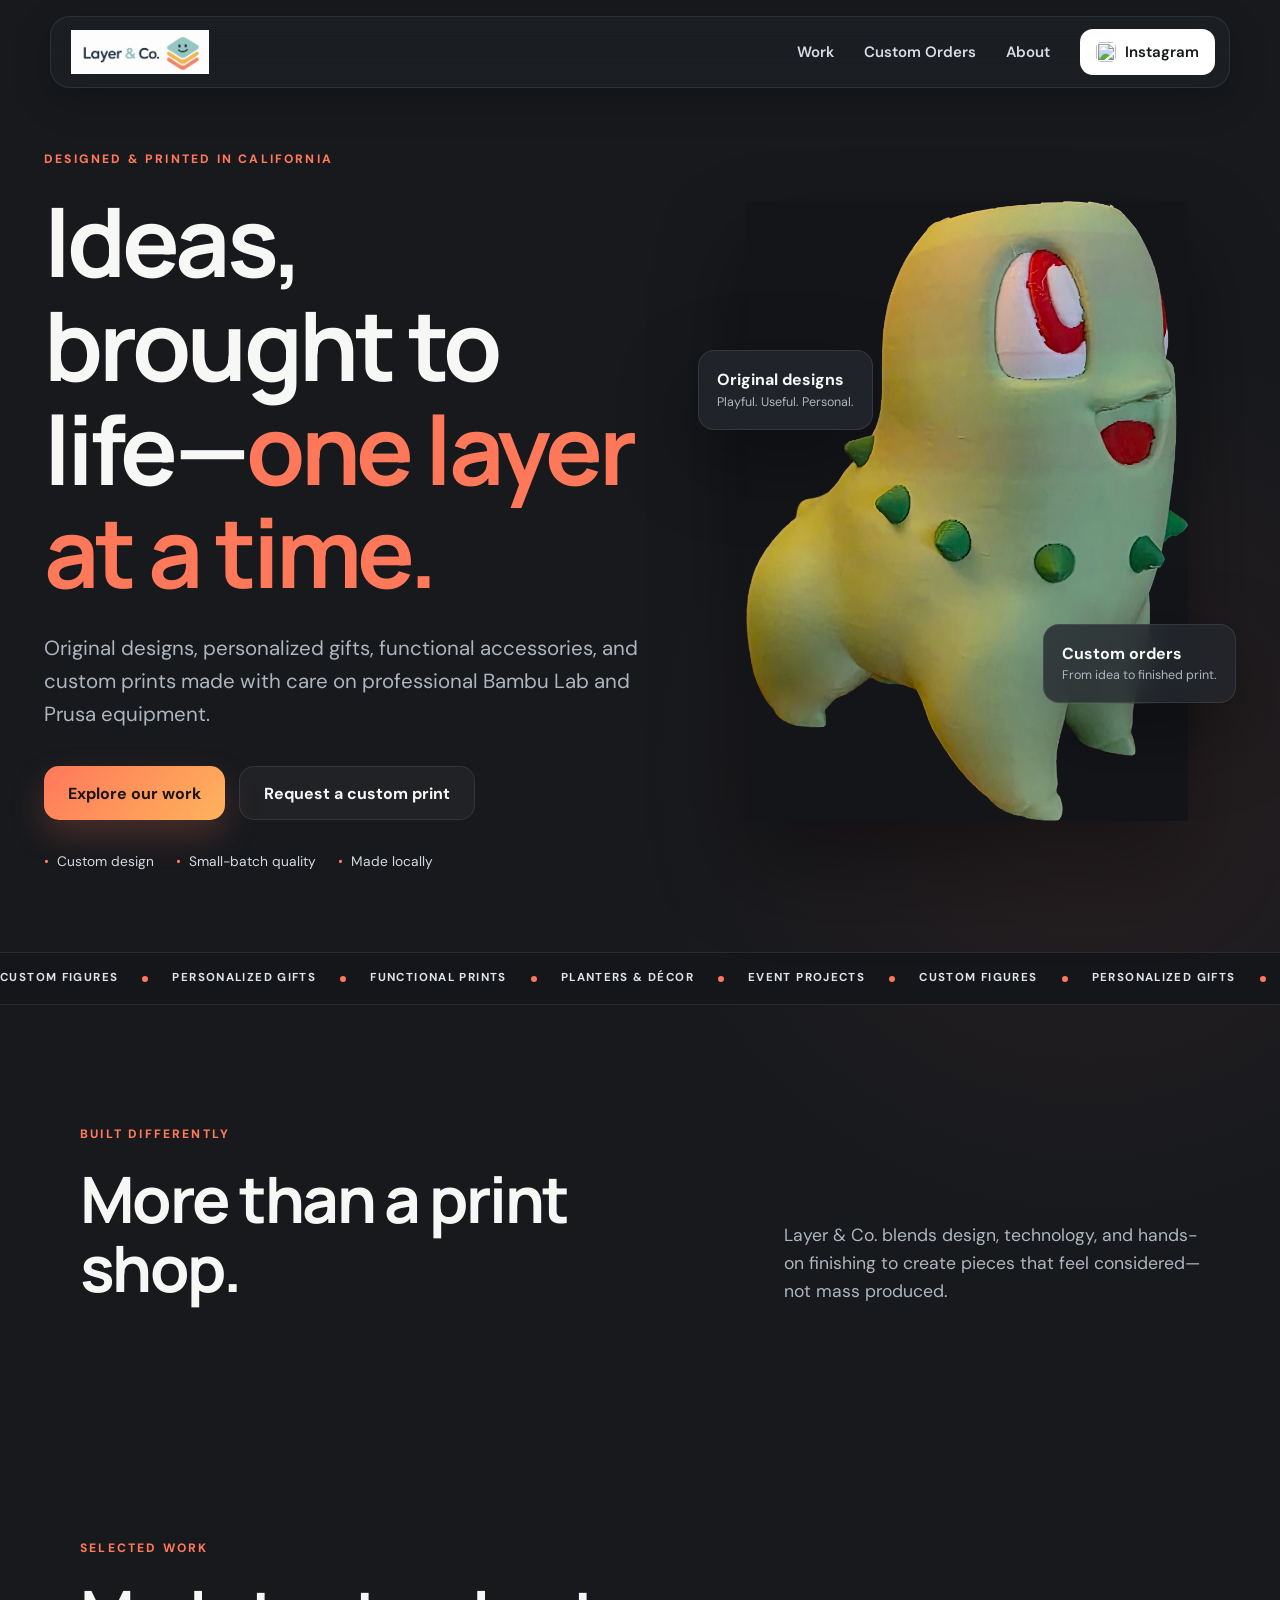
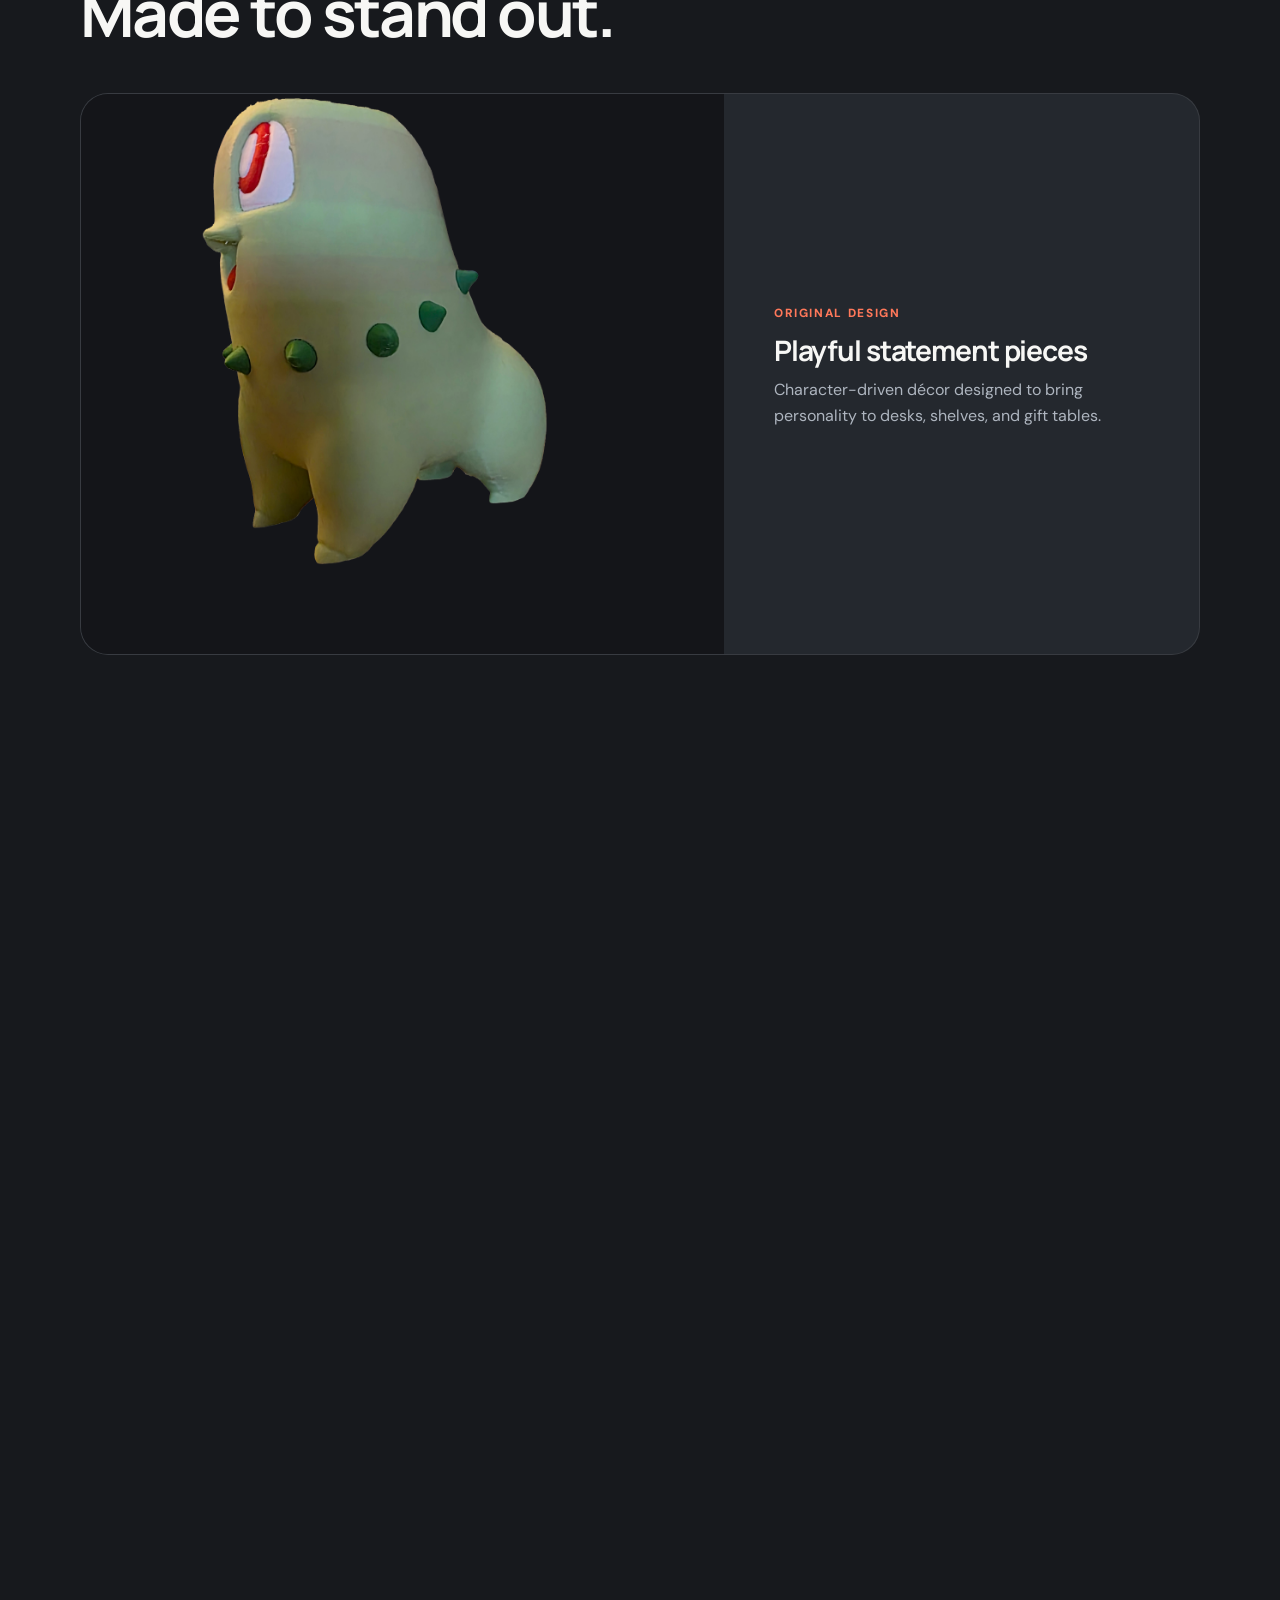
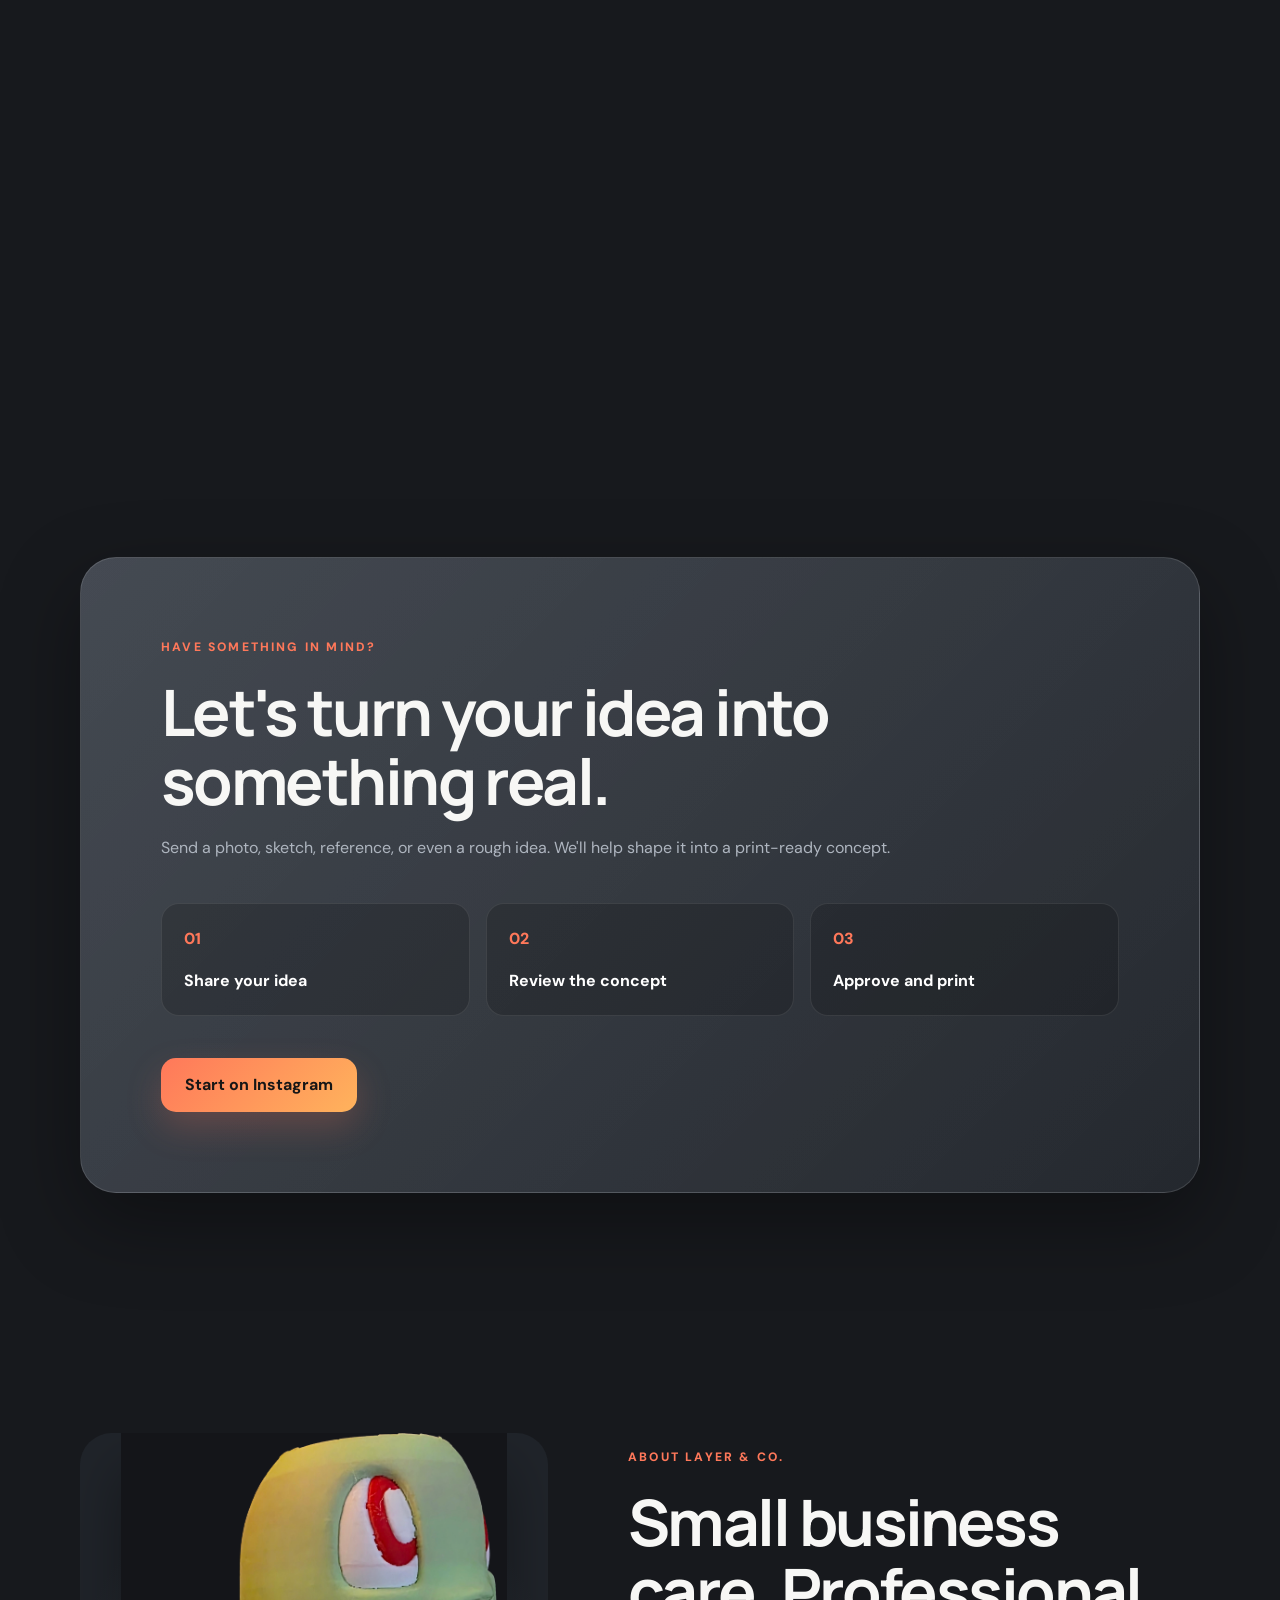
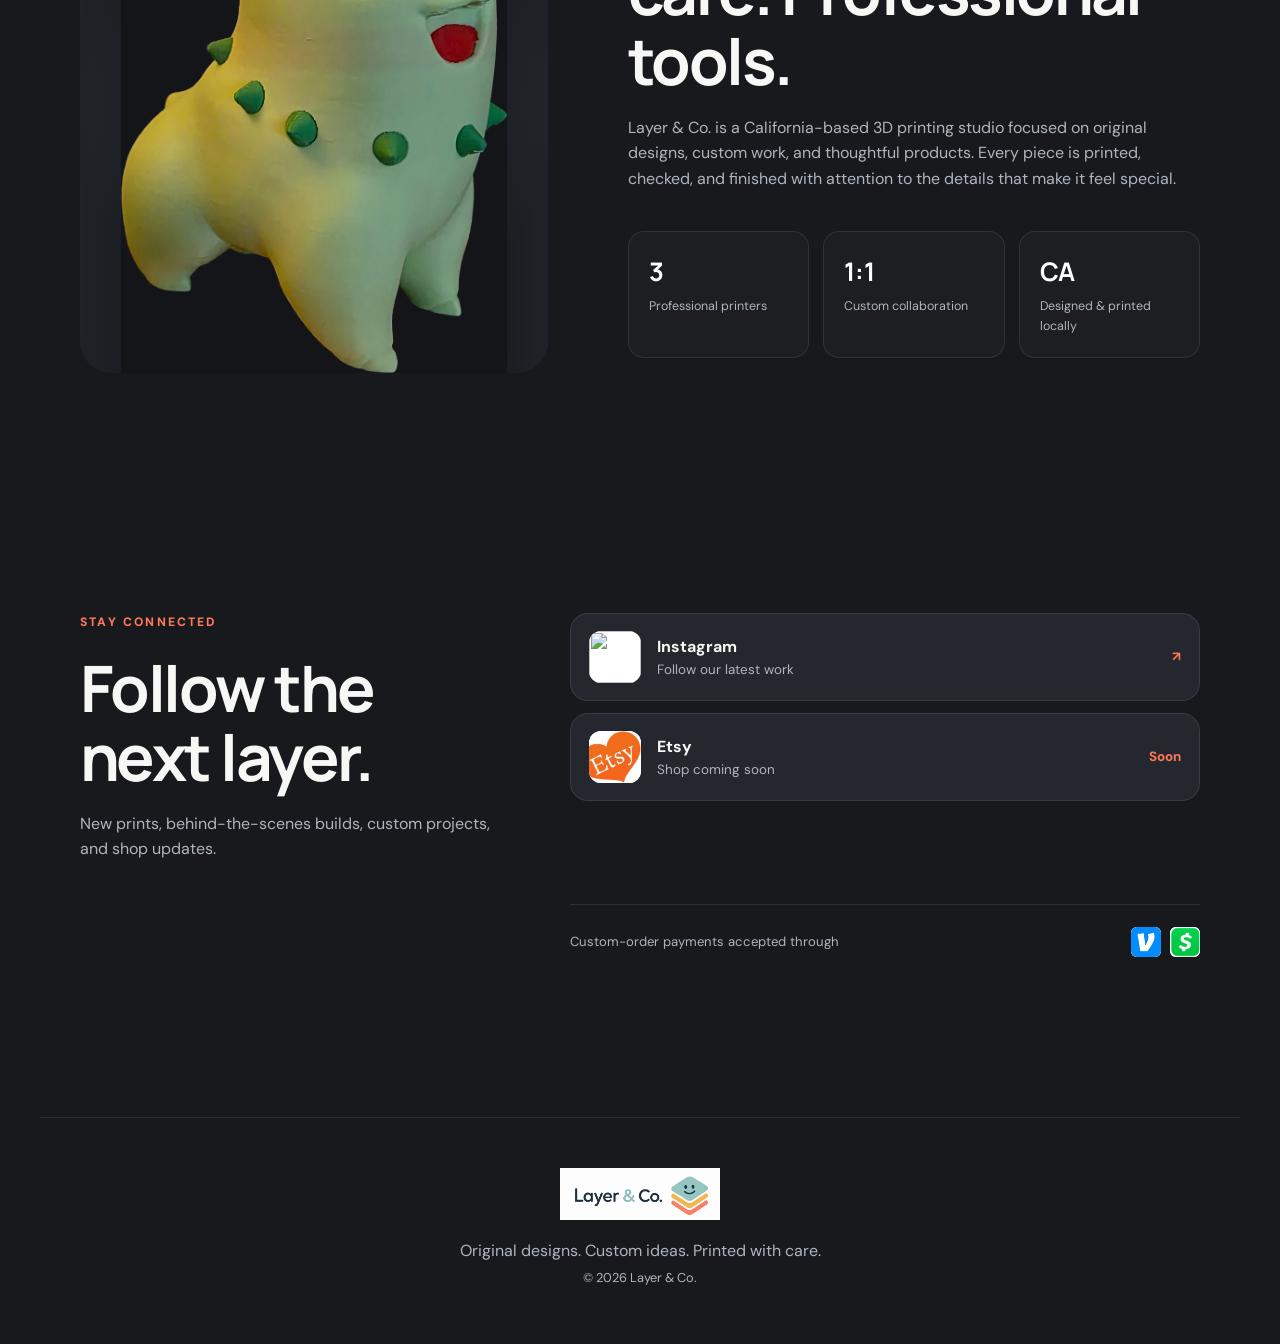
==== commit 4a3787e7: "Add files via upload" ====
--- a/index.html
+++ b/index.html
@@ -1,164 +1,247 @@
 <!DOCTYPE html>
 <html lang="en">
 <head>
-  <meta charset="UTF-8" />
-  <meta name="viewport" content="width=device-width, initial-scale=1.0" />
-  <meta name="description" content="Layer & Co. creates custom 3D-printed models, gifts, accessories, and event projects in San Diego, California." />
-  <meta name="theme-color" content="#ffffff" />
-  <title>Layer & Co. | Custom 3D Printing in San Diego</title>
+  <meta charset="UTF-8">
+  <meta name="viewport" content="width=device-width, initial-scale=1.0">
+  <meta name="description" content="Layer & Co. creates custom 3D printed gifts, original designs, functional accessories, and statement pieces in California.">
+  <title>Layer & Co. | Custom 3D Printing</title>
   <link rel="preconnect" href="https://fonts.googleapis.com">
   <link rel="preconnect" href="https://fonts.gstatic.com" crossorigin>
-  <link href="https://fonts.googleapis.com/css2?family=DM+Sans:wght@400;500;600;700&display=swap" rel="stylesheet">
-  <link rel="stylesheet" href="styles.css" />
+  <link href="https://fonts.googleapis.com/css2?family=DM+Sans:wght@400;500;600;700&family=Manrope:wght@500;600;700;800&display=swap" rel="stylesheet">
+  <link rel="stylesheet" href="styles.css">
+  <script defer src="script.js"></script>
 </head>
 <body>
   <header class="site-header">
-    <a class="brand" href="#home" aria-label="Layer and Company home">
-      <img src="logo.png" alt="Layer and Company" />
+    <a class="brand" href="#top" aria-label="Layer and Co. home">
+      <img src="logo.png" alt="Layer & Co.">
     </a>
-    <button class="menu-toggle" aria-expanded="false" aria-controls="site-nav" aria-label="Open navigation">
-      <span></span><span></span><span></span>
+
+    <button class="menu-toggle" aria-label="Open navigation" aria-expanded="false">
+      <span></span><span></span>
     </button>
-    <nav id="site-nav" class="site-nav" aria-label="Primary navigation">
-      <a href="#work">Our Work</a>
+
+    <nav class="site-nav" aria-label="Main navigation">
+      <a href="#work">Work</a>
+      <a href="#custom">Custom Orders</a>
       <a href="#about">About</a>
-      <a href="#custom">Custom Orders</a>
-      <a class="nav-cta" href="mailto:shoplayerco@gmail.com">Contact</a>
+      <a class="social-button" href="https://www.instagram.com/" target="_blank" rel="noopener">
+        <img src="IGLogo.png" alt="">
+        <span>Instagram</span>
+      </a>
     </nav>
   </header>
 
-  <main>
-    <section id="home" class="hero">
-      <div class="hero-copy">
-        <p class="eyebrow">San Diego, California</p>
-        <h1>Made layer by layer.</h1>
-        <p class="hero-text">Custom 3D-printed models, personalized gifts, functional accessories, and creative projects made with care.</p>
+  <main id="top">
+    <section class="hero">
+      <div class="hero-copy reveal">
+        <p class="eyebrow">Designed & printed in California</p>
+        <h1>Ideas, brought to life—<span>one layer at a time.</span></h1>
+        <p class="hero-text">Original designs, personalized gifts, functional accessories, and custom prints made with care on professional Bambu Lab and Prusa equipment.</p>
         <div class="hero-actions">
-          <a class="button primary" href="#custom">Request a custom print</a>
-          <a class="button secondary" href="https://www.instagram.com/shoplayerco/" target="_blank" rel="noopener noreferrer">Visit Instagram</a>
-        </div>
-        <div class="hero-points">
-          <span>Locally made</span>
-          <span>Small-batch printing</span>
-          <span>Custom requests welcome</span>
-        </div>
-      </div>
-      <div class="hero-art" aria-hidden="true">
-        <img src="chicorita1.png" alt="" />
-        <span class="orb orb-one"></span>
-        <span class="orb orb-two"></span>
-      </div>
-    </section>
-
-    <section id="work" class="section">
-      <div class="section-heading">
-        <p class="eyebrow">Featured projects</p>
-        <h2>From one-of-a-kind figures to useful everyday prints.</h2>
-        <p>Every project is carefully printed, inspected, and finished before it leaves our studio.</p>
+          <a class="button primary" href="#work">Explore our work</a>
+          <a class="button secondary" href="#custom">Request a custom print</a>
+        </div>
+        <div class="trust-row">
+          <span>Custom design</span>
+          <span>Small-batch quality</span>
+          <span>Made locally</span>
+        </div>
+      </div>
+
+      <div class="hero-visual reveal">
+        <div class="glow"></div>
+        <img class="hero-product" src="chicorita1.png" alt="Green character planter created by Layer & Co.">
+        <div class="floating-card card-one">
+          <strong>Original designs</strong>
+          <span>Playful. Useful. Personal.</span>
+        </div>
+        <div class="floating-card card-two">
+          <strong>Custom orders</strong>
+          <span>From idea to finished print.</span>
+        </div>
+      </div>
+    </section>
+
+    <section class="ticker" aria-label="Layer and Co services">
+      <div class="ticker-track">
+        <span>Custom Figures</span><i></i>
+        <span>Personalized Gifts</span><i></i>
+        <span>Functional Prints</span><i></i>
+        <span>Planters & Décor</span><i></i>
+        <span>Event Projects</span><i></i>
+        <span>Custom Figures</span><i></i>
+        <span>Personalized Gifts</span><i></i>
+        <span>Functional Prints</span><i></i>
+      </div>
+    </section>
+
+    <section class="section intro reveal">
+      <p class="eyebrow">Built differently</p>
+      <div class="section-heading split">
+        <h2>More than a print shop.</h2>
+        <p>Layer & Co. blends design, technology, and hands-on finishing to create pieces that feel considered—not mass produced.</p>
+      </div>
+    </section>
+
+    <section id="work" class="section work-section">
+      <div class="section-heading reveal">
+        <p class="eyebrow">Selected work</p>
+        <h2>Made to stand out.</h2>
       </div>
 
       <div class="project-grid">
-        <article class="project-card dark-card project-tall">
-          <img src="phil.png" alt="Custom 3D-printed figure created from a customer photo" loading="lazy" />
-          <div class="project-copy">
-            <p class="project-label">Custom figures</p>
-            <h3>Turn a photo into a collectible.</h3>
-            <p>Personalized character models designed as memorable gifts and display pieces.</p>
-          </div>
-        </article>
-
-        <article class="project-card light-card">
-          <img src="ornament.png" alt="Multicolor personalized snowman ornament" loading="lazy" />
-          <div class="project-copy">
-            <p class="project-label">Personalized gifts</p>
-            <h3>Colorful keepsakes made for the moment.</h3>
-          </div>
-        </article>
-
-        <article class="project-card dark-card">
-          <img src="chicorita2.jpg" alt="Large green character-inspired planter photographed on a dark background" loading="lazy" />
-          <div class="project-copy">
-            <p class="project-label">Home & decor</p>
-            <h3>Playful statement pieces.</h3>
-          </div>
-        </article>
-
-        <article class="project-card light-card project-wide">
-          <img src="vader.jpg" alt="Large buildable character-inspired model arranged in printed parts" loading="lazy" />
-          <div class="project-copy">
-            <p class="project-label">Large-format projects</p>
-            <h3>Big builds, printed one piece at a time.</h3>
-            <p>Complex projects can be printed in sections and assembled into something much larger.</p>
-          </div>
-        </article>
-
-        <article class="project-card light-card">
-          <img src="puffco.jpg" alt="Group of small black and white 3D-printed keychain accessories" loading="lazy" />
-          <div class="project-copy">
-            <p class="project-label">Accessories</p>
-            <h3>Small prints with practical uses.</h3>
-          </div>
-        </article>
-
-        <article class="project-card light-card">
-          <img src="paintparty.jpg" alt="Paint-your-own 3D-printed horse figures at a community event" loading="lazy" />
-          <div class="project-copy">
-            <p class="project-label">Events & activities</p>
-            <h3>Print-and-paint fun for groups.</h3>
-          </div>
-        </article>
-      </div>
-    </section>
-
-    <section class="section video-section">
-      <div class="section-heading compact-heading">
+        <article class="project project-featured reveal">
+          <div class="project-media">
+            <img src="chicorita2.jpg" alt="Green character planter on a clean background">
+          </div>
+          <div class="project-copy">
+            <p class="project-label">Original Design</p>
+            <h3>Playful statement pieces</h3>
+            <p>Character-driven décor designed to bring personality to desks, shelves, and gift tables.</p>
+          </div>
+        </article>
+
+        <article class="project reveal">
+          <div class="project-media dark-media">
+            <img src="phil.png" alt="Custom printed figure">
+          </div>
+          <div class="project-copy">
+            <p class="project-label">Custom Figures</p>
+            <h3>Personalized from the ground up</h3>
+            <p>One-of-a-kind figures created for gifts, celebrations, and memorable moments.</p>
+          </div>
+        </article>
+
+        <article class="project reveal">
+          <div class="project-media dark-media">
+            <img src="vader.jpg" alt="Large Darth Vader inspired brick-style 3D print">
+          </div>
+          <div class="project-copy">
+            <p class="project-label">Large Format</p>
+            <h3>Big ideas, printed boldly</h3>
+            <p>Statement builds with the scale and presence to become instant conversation pieces.</p>
+          </div>
+        </article>
+
+        <article class="project reveal">
+          <div class="project-media">
+            <img src="ornament.png" alt="Personalized holiday ornament">
+          </div>
+          <div class="project-copy">
+            <p class="project-label">Personalized Gifts</p>
+            <h3>Made for the moment</h3>
+            <p>Names, dates, colors, and details tailored to the people and occasions that matter.</p>
+          </div>
+        </article>
+
+        <article class="project reveal">
+          <div class="project-media">
+            <img src="puffco.jpg" alt="Colorful custom accessories">
+          </div>
+          <div class="project-copy">
+            <p class="project-label">Functional Accessories</p>
+            <h3>Useful can still look good</h3>
+            <p>Practical pieces refined through testing, iteration, and attention to everyday use.</p>
+          </div>
+        </article>
+
+        <article class="project reveal">
+          <div class="project-media">
+            <img src="paintparty.jpg" alt="3D printed horses for a community painting event">
+          </div>
+          <div class="project-copy">
+            <p class="project-label">Community Projects</p>
+            <h3>Print, paint, create</h3>
+            <p>Hands-on projects designed to bring people together through creativity.</p>
+          </div>
+        </article>
+      </div>
+    </section>
+
+    <section class="section video-section reveal">
+      <div class="video-copy">
         <p class="eyebrow">See it in action</p>
-        <h2>Functional prints are better in motion.</h2>
+        <h2>Designed around real life.</h2>
+        <p>From prototype to finished piece, every project is shaped by how it will actually be used.</p>
       </div>
       <div class="video-frame">
-        <video controls muted playsinline preload="metadata" poster="puffco.jpg">
-          <source src="DK Lighter sleeve.mp4" type="video/mp4" />
+        <video controls playsinline preload="metadata" poster="puffco.jpg">
+          <source src="DK Lighter sleeve.mp4" type="video/mp4">
           Your browser does not support embedded video.
         </video>
       </div>
     </section>
 
+    <section id="custom" class="section custom-section reveal">
+      <div class="custom-panel">
+        <div>
+          <p class="eyebrow">Have something in mind?</p>
+          <h2>Let's turn your idea into something real.</h2>
+          <p>Send a photo, sketch, reference, or even a rough idea. We'll help shape it into a print-ready concept.</p>
+        </div>
+        <div class="custom-steps">
+          <div><span>01</span><p>Share your idea</p></div>
+          <div><span>02</span><p>Review the concept</p></div>
+          <div><span>03</span><p>Approve and print</p></div>
+        </div>
+        <a class="button primary light" href="https://www.instagram.com/" target="_blank" rel="noopener">
+          Start on Instagram
+        </a>
+      </div>
+    </section>
+
     <section id="about" class="section about-section">
-      <div>
+      <div class="about-image reveal">
+        <img src="chicorita1.png" alt="Layer & Co. original 3D printed planter">
+      </div>
+      <div class="about-copy reveal">
         <p class="eyebrow">About Layer & Co.</p>
-        <h2>A local print studio with a personal touch.</h2>
-      </div>
-      <div class="about-copy">
-        <p>Layer & Co. is a San Diego-based 3D-printing studio creating custom models, gifts, accessories, decor, and event projects.</p>
-        <p>Have an idea, a reference photo, or a model file? Send it over and we’ll help determine what is possible, how large it should be, and what colors will work best.</p>
-      </div>
-    </section>
-
-    <section id="custom" class="custom-section">
-      <div class="custom-card">
+        <h2>Small business care. Professional tools.</h2>
+        <p>Layer & Co. is a California-based 3D printing studio focused on original designs, custom work, and thoughtful products. Every piece is printed, checked, and finished with attention to the details that make it feel special.</p>
+        <div class="stats">
+          <div><strong>3</strong><span>Professional printers</span></div>
+          <div><strong>1:1</strong><span>Custom collaboration</span></div>
+          <div><strong>CA</strong><span>Designed & printed locally</span></div>
+        </div>
+      </div>
+    </section>
+
+    <section class="section connect-section reveal">
+      <div class="connect-copy">
+        <p class="eyebrow">Stay connected</p>
+        <h2>Follow the next layer.</h2>
+        <p>New prints, behind-the-scenes builds, custom projects, and shop updates.</p>
+      </div>
+
+      <div class="platforms">
+        <a class="platform active" href="https://www.instagram.com/" target="_blank" rel="noopener">
+          <img src="IGLogo.png" alt="">
+          <div><strong>Instagram</strong><span>Follow our latest work</span></div>
+          <b>↗</b>
+        </a>
+
+        <div class="platform">
+          <img src="etsy.jfif" alt="">
+          <div><strong>Etsy</strong><span>Shop coming soon</span></div>
+          <b>Soon</b>
+        </div>
+      </div>
+
+      <div class="payment-note">
+        <span>Custom-order payments accepted through</span>
         <div>
-          <p class="eyebrow">Custom orders</p>
-          <h2>Let’s make something memorable.</h2>
-          <p>Include your idea, approximate size, preferred colors, and deadline. We’ll reply with availability and an estimate.</p>
-        </div>
-        <div class="custom-actions">
-          <a class="button primary light-button" href="mailto:shoplayerco@gmail.com?subject=Custom%203D%20Print%20Request&body=Hi%20Layer%20%26%20Co.%2C%0A%0AI%27m%20interested%20in%20a%20custom%203D%20print.%0A%0AIdea%20or%20model%3A%0ASize%3A%0AColors%3A%0ADeadline%3A%0A%0AThank%20you!">Email your idea</a>
-          <a class="button secondary dark-outline" href="https://www.instagram.com/shoplayerco/" target="_blank" rel="noopener noreferrer">DM @shoplayerco</a>
+          <img src="venmo.jfif" alt="Venmo">
+          <img src="cashapp.jfif" alt="Cash App">
         </div>
       </div>
     </section>
   </main>
 
   <footer class="site-footer">
-    <img class="footer-logo" src="logo.png" alt="Layer and Company" />
-    <p>Made layer by layer in San Diego, CA.</p>
-    <div class="footer-links">
-      <a href="https://www.instagram.com/shoplayerco/" target="_blank" rel="noopener noreferrer">Instagram</a>
-      <a href="mailto:shoplayerco@gmail.com">Email</a>
-    </div>
-    <p class="fine-print">© <span id="year"></span> Layer & Co. Character rights and trademarks remain with their respective owners.</p>
+    <img src="logo.png" alt="Layer & Co.">
+    <p>Original designs. Custom ideas. Printed with care.</p>
+    <p class="copyright">© <span id="year"></span> Layer & Co.</p>
   </footer>
-
-  <script src="script.js"></script>
 </body>
 </html>
--- a/styles.css
+++ b/styles.css
@@ -1,147 +1,318 @@
-:root {
-  --ink: #10243a;
-  --muted: #687582;
-  --teal: #92d4ce;
-  --gold: #f5b53f;
-  --coral: #ff735e;
-  --paper: #ffffff;
-  --soft: #f4f8f8;
-  --line: #dce5e8;
-  --dark: #111317;
-  --radius: 28px;
-  --shadow: 0 22px 60px rgba(16, 36, 58, 0.12);
-}
-
-* { box-sizing: border-box; }
-html { scroll-behavior: smooth; }
-body {
-  margin: 0;
-  color: var(--ink);
-  background: var(--paper);
-  font-family: "DM Sans", system-ui, -apple-system, BlinkMacSystemFont, "Segoe UI", sans-serif;
-  line-height: 1.6;
-}
-img, video { display: block; width: 100%; }
-a { color: inherit; text-decoration: none; }
-
-.site-header {
-  position: sticky;
-  top: 0;
-  z-index: 20;
-  display: flex;
-  align-items: center;
-  justify-content: space-between;
-  width: min(1180px, calc(100% - 32px));
-  margin: 14px auto 0;
-  padding: 11px 17px;
-  border: 1px solid rgba(220,229,232,.9);
-  border-radius: 999px;
-  background: rgba(255,255,255,.92);
-  backdrop-filter: blur(16px);
-}
-.brand img { width: 190px; max-height: 42px; object-fit: contain; object-position: left center; }
-.site-nav { display: flex; align-items: center; gap: 22px; font-weight: 600; font-size: .94rem; }
-.site-nav a:hover { color: #3b8f8a; }
-.nav-cta { padding: 9px 15px; border-radius: 999px; background: var(--ink); color: white; }
-.nav-cta:hover { color: white !important; background: #274b68; }
-.menu-toggle { display: none; border: 0; background: transparent; cursor: pointer; }
-.menu-toggle span { display: block; width: 24px; height: 2px; margin: 5px 0; background: currentColor; }
-
-.hero, .section, .custom-section, .site-footer { width: min(1180px, calc(100% - 32px)); margin-inline: auto; }
-.hero {
-  display: grid;
-  grid-template-columns: 1.05fr .95fr;
-  gap: 64px;
-  align-items: center;
-  min-height: calc(100vh - 90px);
-  padding: 72px 0 90px;
-}
-.eyebrow { margin: 0 0 14px; color: #3f8f8a; font-size: .78rem; font-weight: 700; letter-spacing: .14em; text-transform: uppercase; }
-h1, h2, h3 { margin-top: 0; line-height: 1.06; letter-spacing: -.045em; }
-h1 { margin-bottom: 22px; font-size: clamp(3.6rem, 8vw, 7rem); }
-h2 { margin-bottom: 18px; font-size: clamp(2.2rem, 4.5vw, 4.4rem); }
-h3 { margin-bottom: 10px; font-size: clamp(1.55rem, 2.5vw, 2.25rem); }
-.hero-text, .section-heading > p:last-child, .about-copy, .custom-card p { color: var(--muted); font-size: 1.08rem; }
-.hero-text { max-width: 650px; }
-.hero-actions, .custom-actions { display: flex; flex-wrap: wrap; gap: 12px; margin-top: 30px; }
-.button { display: inline-flex; align-items: center; justify-content: center; min-height: 50px; padding: 13px 20px; border-radius: 999px; font-weight: 700; transition: transform .18s ease, background .18s ease; }
-.button:hover { transform: translateY(-2px); }
-.button.primary { background: var(--ink); color: white; }
-.button.primary:hover { background: #274b68; }
-.button.secondary { border: 1px solid var(--line); background: white; }
-.hero-points { display: flex; flex-wrap: wrap; gap: 10px 18px; margin-top: 28px; color: var(--muted); font-size: .9rem; }
-.hero-points span::before { content: "•"; margin-right: 8px; color: var(--coral); }
-
-.hero-art { position: relative; min-height: 610px; display: grid; place-items: center; overflow: hidden; border-radius: 38px; background: linear-gradient(145deg, #ecfaf8, #fff7e5 58%, #fff0ec); }
-.hero-art img { position: relative; z-index: 2; width: min(88%, 580px); max-height: 570px; object-fit: contain; filter: drop-shadow(0 28px 30px rgba(16,36,58,.2)); }
-.orb { position: absolute; border-radius: 50%; filter: blur(4px); opacity: .68; }
-.orb-one { width: 210px; height: 210px; top: 40px; right: 20px; background: var(--teal); }
-.orb-two { width: 170px; height: 170px; bottom: 30px; left: 30px; background: var(--gold); }
-
-.section { padding: 108px 0; border-top: 1px solid var(--line); }
-.section-heading { max-width: 780px; margin-bottom: 46px; }
-.compact-heading { margin-bottom: 32px; }
-.project-grid { display: grid; grid-template-columns: repeat(2, minmax(0, 1fr)); gap: 22px; }
-.project-card { position: relative; overflow: hidden; min-height: 500px; border-radius: var(--radius); box-shadow: var(--shadow); }
-.project-card img { width: 100%; height: 100%; min-height: 500px; object-fit: cover; }
-.project-card.dark-card { background: var(--dark); color: white; }
-.project-card.light-card { background: var(--soft); }
-.project-card.light-card img { object-fit: contain; padding: 28px; }
-.project-card.project-wide { grid-column: 1 / -1; display: grid; grid-template-columns: 1.25fr .75fr; min-height: 430px; }
-.project-card.project-wide img { min-height: 430px; padding: 0; object-fit: cover; }
-.project-card.project-tall img { object-fit: contain; padding: 18px; background: var(--dark); }
-.project-copy { position: absolute; right: 0; bottom: 0; left: 0; padding: 42px 30px 28px; background: linear-gradient(transparent, rgba(0,0,0,.84)); color: white; }
-.light-card .project-copy { background: linear-gradient(transparent, rgba(255,255,255,.96) 48%); color: var(--ink); }
-.project-wide .project-copy { position: static; display: flex; flex-direction: column; justify-content: center; background: white; color: var(--ink); }
-.project-label { margin: 0 0 7px; color: var(--coral); font-size: .78rem; font-weight: 700; letter-spacing: .12em; text-transform: uppercase; }
-.project-copy p:last-child { margin-bottom: 0; color: inherit; opacity: .78; }
-
-.video-frame { overflow: hidden; border-radius: 30px; background: #0d0f12; box-shadow: var(--shadow); }
-.video-frame video { max-height: 720px; background: #0d0f12; object-fit: contain; }
-.about-section { display: grid; grid-template-columns: .9fr 1.1fr; gap: 80px; }
-.about-copy p:first-child { margin-top: 0; }
-
-.custom-section { padding: 36px 0 110px; }
-.custom-card { display: grid; grid-template-columns: 1fr auto; gap: 50px; align-items: center; padding: clamp(34px, 6vw, 72px); border-radius: 32px; background: var(--ink); color: white; }
-.custom-card .eyebrow { color: var(--teal); }
-.custom-card p { max-width: 720px; color: rgba(255,255,255,.72); }
-.custom-actions { flex-direction: column; margin-top: 0; }
-.light-button { background: white !important; color: var(--ink) !important; }
-.dark-outline { border-color: rgba(255,255,255,.35) !important; background: transparent !important; color: white; }
-
-.site-footer { display: grid; grid-template-columns: 1fr auto; gap: 18px; align-items: center; padding: 42px 0 48px; border-top: 1px solid var(--line); color: var(--muted); }
-.footer-logo { width: 210px; }
-.site-footer p { margin: 0; }
-.footer-links { display: flex; gap: 18px; color: var(--ink); font-weight: 600; }
-.fine-print { grid-column: 1 / -1; font-size: .84rem; }
-
-@media (max-width: 860px) {
-  .menu-toggle { display: block; }
-  .site-nav { position: absolute; top: calc(100% + 10px); right: 0; left: 0; display: none; flex-direction: column; align-items: stretch; padding: 18px; border: 1px solid var(--line); border-radius: 22px; background: white; box-shadow: var(--shadow); }
-  .site-nav.open { display: flex; }
-  .site-nav a { padding: 8px 4px; }
-  .nav-cta { text-align: center; }
-  .hero { grid-template-columns: 1fr; gap: 38px; padding-top: 54px; }
-  .hero-art { min-height: 500px; }
-  .project-grid { grid-template-columns: 1fr; }
-  .project-card.project-wide { grid-column: auto; grid-template-columns: 1fr; }
-  .project-wide .project-copy { position: absolute; background: linear-gradient(transparent, rgba(255,255,255,.96) 48%); }
-  .about-section, .custom-card { grid-template-columns: 1fr; gap: 28px; }
-  .custom-actions { flex-direction: row; }
-}
-
-@media (max-width: 560px) {
-  .site-header, .hero, .section, .custom-section, .site-footer { width: min(100% - 20px, 1180px); }
-  .site-header { margin-top: 10px; }
-  .brand img { width: 155px; }
-  .hero { min-height: auto; padding: 50px 0 72px; }
-  h1 { font-size: clamp(3.25rem, 18vw, 4.5rem); }
-  .hero-actions, .custom-actions { flex-direction: column; }
-  .button { width: 100%; }
-  .hero-art { min-height: 410px; }
-  .section { padding: 78px 0; }
-  .project-card, .project-card img { min-height: 420px; }
-  .project-copy { padding: 38px 22px 22px; }
-  .site-footer { grid-template-columns: 1fr; }
-  .fine-print { grid-column: auto; }
-}
+:root{
+  --bg:#17191d;
+  --bg-soft:#1d2025;
+  --surface:#24282e;
+  --surface-light:#2d3239;
+  --text:#f7f7f5;
+  --muted:#aeb5bf;
+  --line:rgba(255,255,255,.09);
+  --accent:#ff785a;
+  --accent-2:#ffb35c;
+  --shadow:0 30px 80px rgba(0,0,0,.35);
+  --radius:28px;
+}
+
+*{box-sizing:border-box}
+html{scroll-behavior:smooth}
+body{
+  margin:0;
+  background:
+    radial-gradient(circle at 85% 10%,rgba(255,120,90,.08),transparent 28rem),
+    var(--bg);
+  color:var(--text);
+  font-family:"DM Sans",sans-serif;
+  line-height:1.6;
+  overflow-x:hidden;
+}
+img{display:block;max-width:100%}
+a{color:inherit;text-decoration:none}
+button{font:inherit}
+h1,h2,h3,p{margin-top:0}
+h1,h2,h3{font-family:"Manrope",sans-serif;line-height:1.08;letter-spacing:-.04em}
+h1{font-size:clamp(3.2rem,7.5vw,7.6rem);margin-bottom:28px}
+h1 span{color:var(--accent)}
+h2{font-size:clamp(2.4rem,5vw,5rem);margin-bottom:20px}
+h3{font-size:clamp(1.45rem,2.2vw,2rem);margin-bottom:12px}
+p{color:var(--muted)}
+
+.site-header{
+  position:fixed;
+  top:16px;
+  left:50%;
+  transform:translateX(-50%);
+  width:min(1180px,calc(100% - 32px));
+  height:72px;
+  padding:10px 14px 10px 20px;
+  display:flex;
+  align-items:center;
+  justify-content:space-between;
+  z-index:100;
+  background:rgba(29,32,37,.78);
+  border:1px solid var(--line);
+  border-radius:20px;
+  backdrop-filter:blur(18px);
+  box-shadow:0 12px 40px rgba(0,0,0,.2);
+}
+.brand img{width:138px;max-height:46px;object-fit:contain}
+.site-nav{display:flex;align-items:center;gap:30px;font-size:.94rem;font-weight:600}
+.site-nav>a:not(.social-button){color:#d9dde3;transition:.25s}
+.site-nav>a:not(.social-button):hover{color:white}
+.social-button{
+  display:flex;
+  align-items:center;
+  gap:9px;
+  padding:11px 16px;
+  border-radius:13px;
+  background:white;
+  color:#15171a;
+}
+.social-button img{width:20px;height:20px;border-radius:5px}
+.menu-toggle{display:none;background:none;border:0;padding:10px}
+.menu-toggle span{display:block;width:24px;height:2px;background:white;margin:6px}
+
+.hero{
+  min-height:100vh;
+  max-width:1280px;
+  margin:auto;
+  padding:150px 44px 80px;
+  display:grid;
+  grid-template-columns:1.05fr .95fr;
+  align-items:center;
+  gap:60px;
+}
+.eyebrow{
+  color:var(--accent);
+  text-transform:uppercase;
+  letter-spacing:.18em;
+  font-size:.76rem;
+  font-weight:800;
+  margin-bottom:20px;
+}
+.hero-text{font-size:clamp(1.04rem,1.6vw,1.28rem);max-width:650px}
+.hero-actions{display:flex;gap:14px;flex-wrap:wrap;margin:36px 0 30px}
+.button{
+  min-height:54px;
+  display:inline-flex;
+  align-items:center;
+  justify-content:center;
+  padding:0 24px;
+  border-radius:15px;
+  font-weight:700;
+  transition:.25s;
+}
+.button:hover{transform:translateY(-2px)}
+.primary{background:linear-gradient(135deg,var(--accent),var(--accent-2));color:#1a1512;box-shadow:0 15px 35px rgba(255,120,90,.22)}
+.secondary{border:1px solid var(--line);background:rgba(255,255,255,.04)}
+.trust-row{display:flex;gap:22px;flex-wrap:wrap;color:#d6d9df;font-size:.86rem}
+.trust-row span:before{content:"•";color:var(--accent);margin-right:8px}
+
+.hero-visual{
+  position:relative;
+  min-height:620px;
+  display:flex;
+  align-items:center;
+  justify-content:center;
+}
+.hero-product{
+  position:relative;
+  width:min(560px,95%);
+  max-height:620px;
+  object-fit:contain;
+  z-index:2;
+  filter:drop-shadow(0 45px 45px rgba(0,0,0,.38));
+  animation:float 6s ease-in-out infinite;
+}
+.glow{
+  position:absolute;
+  width:75%;
+  aspect-ratio:1;
+  border-radius:50%;
+  background:radial-gradient(circle,rgba(255,120,90,.28),rgba(255,179,92,.08) 45%,transparent 70%);
+  filter:blur(10px);
+}
+.floating-card{
+  position:absolute;
+  z-index:3;
+  padding:16px 18px;
+  border:1px solid var(--line);
+  background:rgba(36,40,46,.82);
+  backdrop-filter:blur(16px);
+  border-radius:16px;
+  box-shadow:var(--shadow);
+}
+.floating-card strong,.floating-card span{display:block}
+.floating-card span{font-size:.78rem;color:var(--muted)}
+.card-one{left:0;top:24%}
+.card-two{right:0;bottom:19%}
+@keyframes float{50%{transform:translateY(-14px)}}
+
+.ticker{border-block:1px solid var(--line);overflow:hidden;background:#14161a}
+.ticker-track{
+  width:max-content;
+  display:flex;
+  align-items:center;
+  gap:24px;
+  padding:16px 0;
+  animation:ticker 28s linear infinite;
+  color:#dfe3e9;
+  font-weight:700;
+  text-transform:uppercase;
+  letter-spacing:.12em;
+  font-size:.72rem;
+}
+.ticker-track i{width:6px;height:6px;border-radius:50%;background:var(--accent)}
+@keyframes ticker{to{transform:translateX(-50%)}}
+
+.section{max-width:1200px;margin:auto;padding:120px 40px}
+.intro{padding-bottom:50px}
+.section-heading{margin-bottom:46px}
+.section-heading.split{display:grid;grid-template-columns:1.2fr .8fr;gap:80px;align-items:end}
+.section-heading.split p{font-size:1.1rem}
+
+.project-grid{display:grid;grid-template-columns:repeat(2,1fr);gap:24px}
+.project{
+  overflow:hidden;
+  border-radius:var(--radius);
+  background:var(--surface);
+  border:1px solid var(--line);
+  transition:.35s;
+}
+.project:hover{transform:translateY(-6px);border-color:rgba(255,255,255,.17);box-shadow:var(--shadow)}
+.project-featured{grid-column:1/-1;display:grid;grid-template-columns:1.15fr .85fr}
+.project-media{height:430px;background:#e9ecee;overflow:hidden}
+.project-featured .project-media{height:560px}
+.project-media img{width:100%;height:100%;object-fit:cover;transition:.5s}
+.dark-media{background:#0d0f12}
+.project:hover .project-media img{transform:scale(1.025)}
+.project-copy{padding:28px 30px 32px}
+.project-featured .project-copy{padding:50px;display:flex;flex-direction:column;justify-content:center}
+.project-label{font-size:.74rem;letter-spacing:.14em;text-transform:uppercase;color:var(--accent);font-weight:800;margin-bottom:12px}
+
+.video-section{
+  display:grid;
+  grid-template-columns:.7fr 1.3fr;
+  gap:60px;
+  align-items:center;
+}
+.video-frame{border-radius:var(--radius);overflow:hidden;border:1px solid var(--line);background:#090a0c;box-shadow:var(--shadow)}
+.video-frame video{display:block;width:100%;max-height:650px;background:#090a0c}
+
+.custom-panel{
+  padding:clamp(36px,7vw,80px);
+  border-radius:36px;
+  background:
+    linear-gradient(135deg,rgba(255,255,255,.08),rgba(255,255,255,.02)),
+    linear-gradient(135deg,#353b44,#20242a);
+  border:1px solid rgba(255,255,255,.13);
+  box-shadow:var(--shadow);
+}
+.custom-panel>div:first-child{max-width:780px}
+.custom-steps{display:grid;grid-template-columns:repeat(3,1fr);gap:16px;margin:42px 0}
+.custom-steps div{padding:22px;border-radius:18px;background:rgba(0,0,0,.18);border:1px solid var(--line)}
+.custom-steps span{display:block;color:var(--accent);font-weight:800;margin-bottom:16px}
+.custom-steps p{margin:0;color:white;font-weight:700}
+.light{color:#161616}
+
+.about-section{display:grid;grid-template-columns:.9fr 1.1fr;align-items:center;gap:80px}
+.about-image{min-height:540px;border-radius:32px;background:radial-gradient(circle at center,#384049,#20242a 68%);display:flex;align-items:center;justify-content:center;overflow:hidden}
+.about-image img{width:88%;max-height:540px;object-fit:contain;filter:drop-shadow(0 35px 30px rgba(0,0,0,.35))}
+.stats{display:grid;grid-template-columns:repeat(3,1fr);gap:14px;margin-top:40px}
+.stats div{padding:20px;border:1px solid var(--line);border-radius:16px;background:rgba(255,255,255,.025)}
+.stats strong,.stats span{display:block}
+.stats strong{font-family:"Manrope";font-size:1.6rem;color:white}
+.stats span{font-size:.78rem;color:var(--muted);margin-top:4px}
+
+.connect-section{display:grid;grid-template-columns:.8fr 1.2fr;gap:70px;align-items:start}
+.platforms{display:grid;gap:12px}
+.platform{
+  min-height:88px;
+  padding:14px 18px;
+  display:grid;
+  grid-template-columns:52px 1fr auto;
+  align-items:center;
+  gap:16px;
+  border-radius:18px;
+  border:1px solid var(--line);
+  background:var(--surface);
+}
+.platform.active:hover{border-color:rgba(255,255,255,.22);transform:translateY(-2px)}
+.platform{transition:.25s}
+.platform img{width:52px;height:52px;object-fit:contain;border-radius:12px;background:white}
+.platform strong,.platform span{display:block}
+.platform span{font-size:.84rem;color:var(--muted)}
+.platform b{font-size:.84rem;color:var(--accent)}
+.payment-note{
+  grid-column:2;
+  display:flex;
+  align-items:center;
+  justify-content:space-between;
+  gap:20px;
+  margin-top:-44px;
+  padding-top:22px;
+  border-top:1px solid var(--line);
+  color:var(--muted);
+  font-size:.82rem;
+}
+.payment-note div{display:flex;gap:9px}
+.payment-note img{height:30px;width:auto;max-width:82px;object-fit:contain;border-radius:6px;background:white}
+
+.site-footer{
+  max-width:1200px;
+  margin:40px auto 0;
+  padding:50px 40px;
+  border-top:1px solid var(--line);
+  text-align:center;
+}
+.site-footer img{width:160px;margin:0 auto 18px}
+.site-footer p{margin-bottom:5px}
+.copyright{font-size:.8rem}
+
+.reveal{opacity:0;transform:translateY(28px);transition:opacity .75s ease,transform .75s ease}
+.reveal.visible{opacity:1;transform:none}
+
+@media(max-width:900px){
+  .site-header{top:10px;height:64px}
+  .site-nav{
+    position:absolute;
+    top:72px;
+    left:0;
+    right:0;
+    padding:22px;
+    display:none;
+    flex-direction:column;
+    align-items:stretch;
+    gap:18px;
+    background:#20242a;
+    border:1px solid var(--line);
+    border-radius:18px;
+  }
+  .site-nav.open{display:flex}
+  .social-button{justify-content:center}
+  .menu-toggle{display:block}
+  .hero{grid-template-columns:1fr;padding:130px 24px 60px;text-align:center}
+  .hero-copy{display:flex;flex-direction:column;align-items:center}
+  .hero-visual{min-height:450px}
+  .floating-card{display:none}
+  .section{padding:84px 24px}
+  .section-heading.split,.video-section,.about-section,.connect-section{grid-template-columns:1fr;gap:35px}
+  .project-featured{display:block}
+  .project-featured .project-media{height:430px}
+  .project-featured .project-copy{padding:28px 30px 32px}
+  .payment-note{grid-column:auto;margin-top:0}
+}
+@media(max-width:620px){
+  h1{font-size:clamp(3rem,15vw,4.7rem)}
+  .brand img{width:116px}
+  .hero-actions{width:100%}
+  .button{width:100%}
+  .trust-row{justify-content:center;gap:10px 18px}
+  .hero-visual{min-height:360px}
+  .project-grid{grid-template-columns:1fr}
+  .project-media,.project-featured .project-media{height:370px}
+  .custom-steps,.stats{grid-template-columns:1fr}
+  .payment-note{align-items:flex-start;flex-direction:column}
+}
+@media(prefers-reduced-motion:reduce){
+  *{scroll-behavior:auto!important;animation:none!important;transition:none!important}
+  .reveal{opacity:1;transform:none}
+}
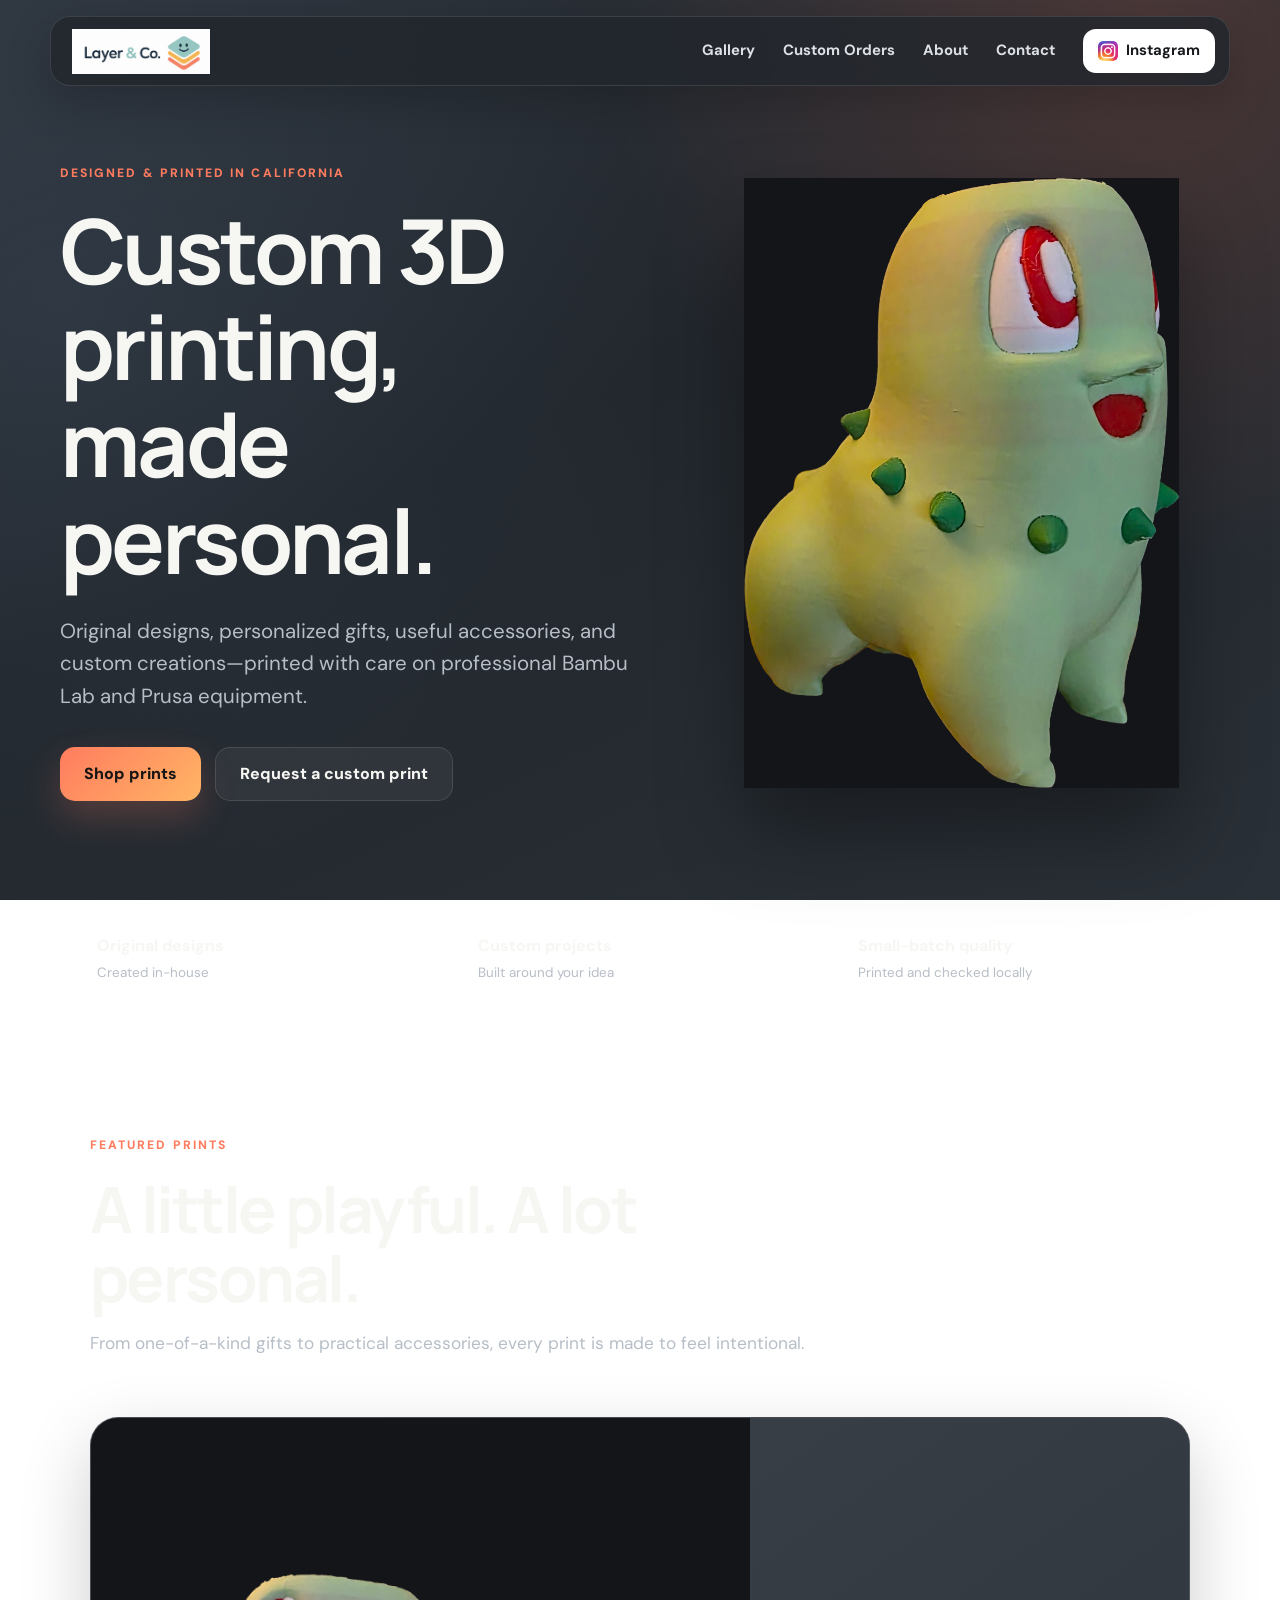
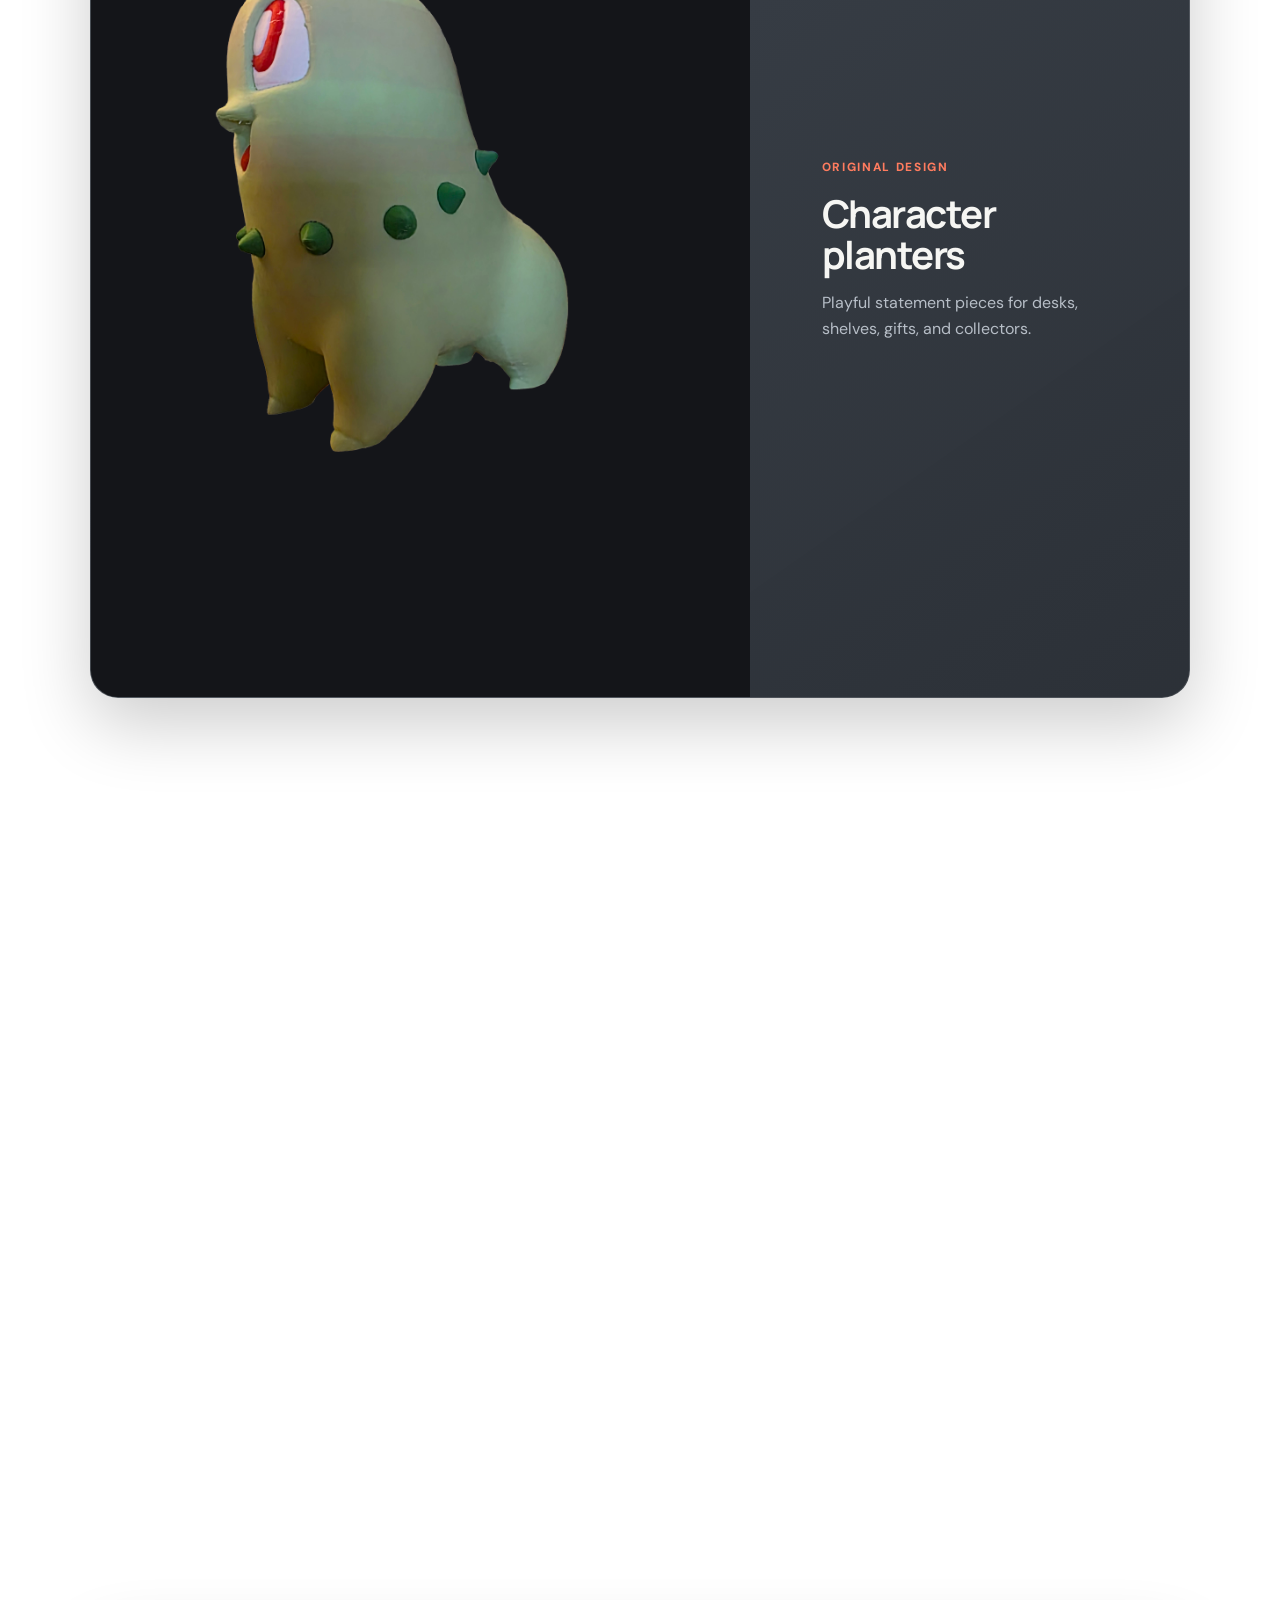
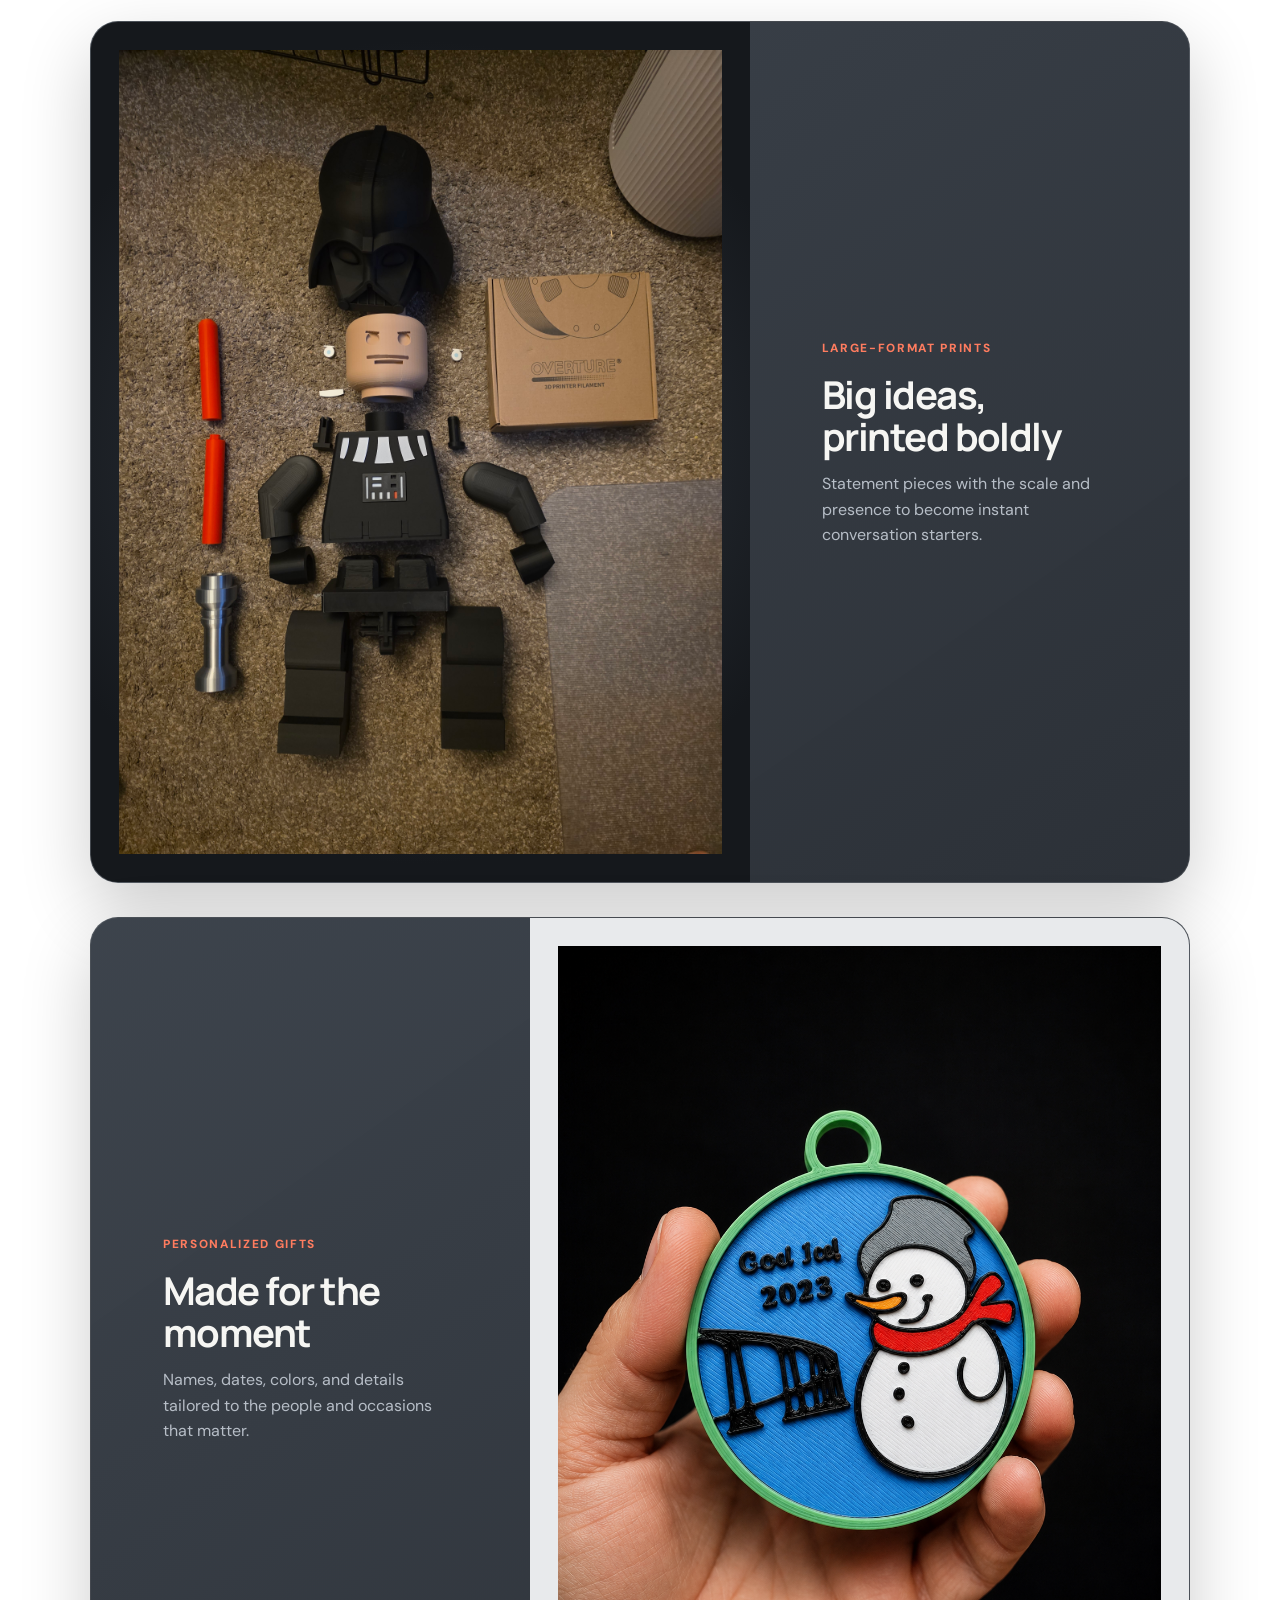
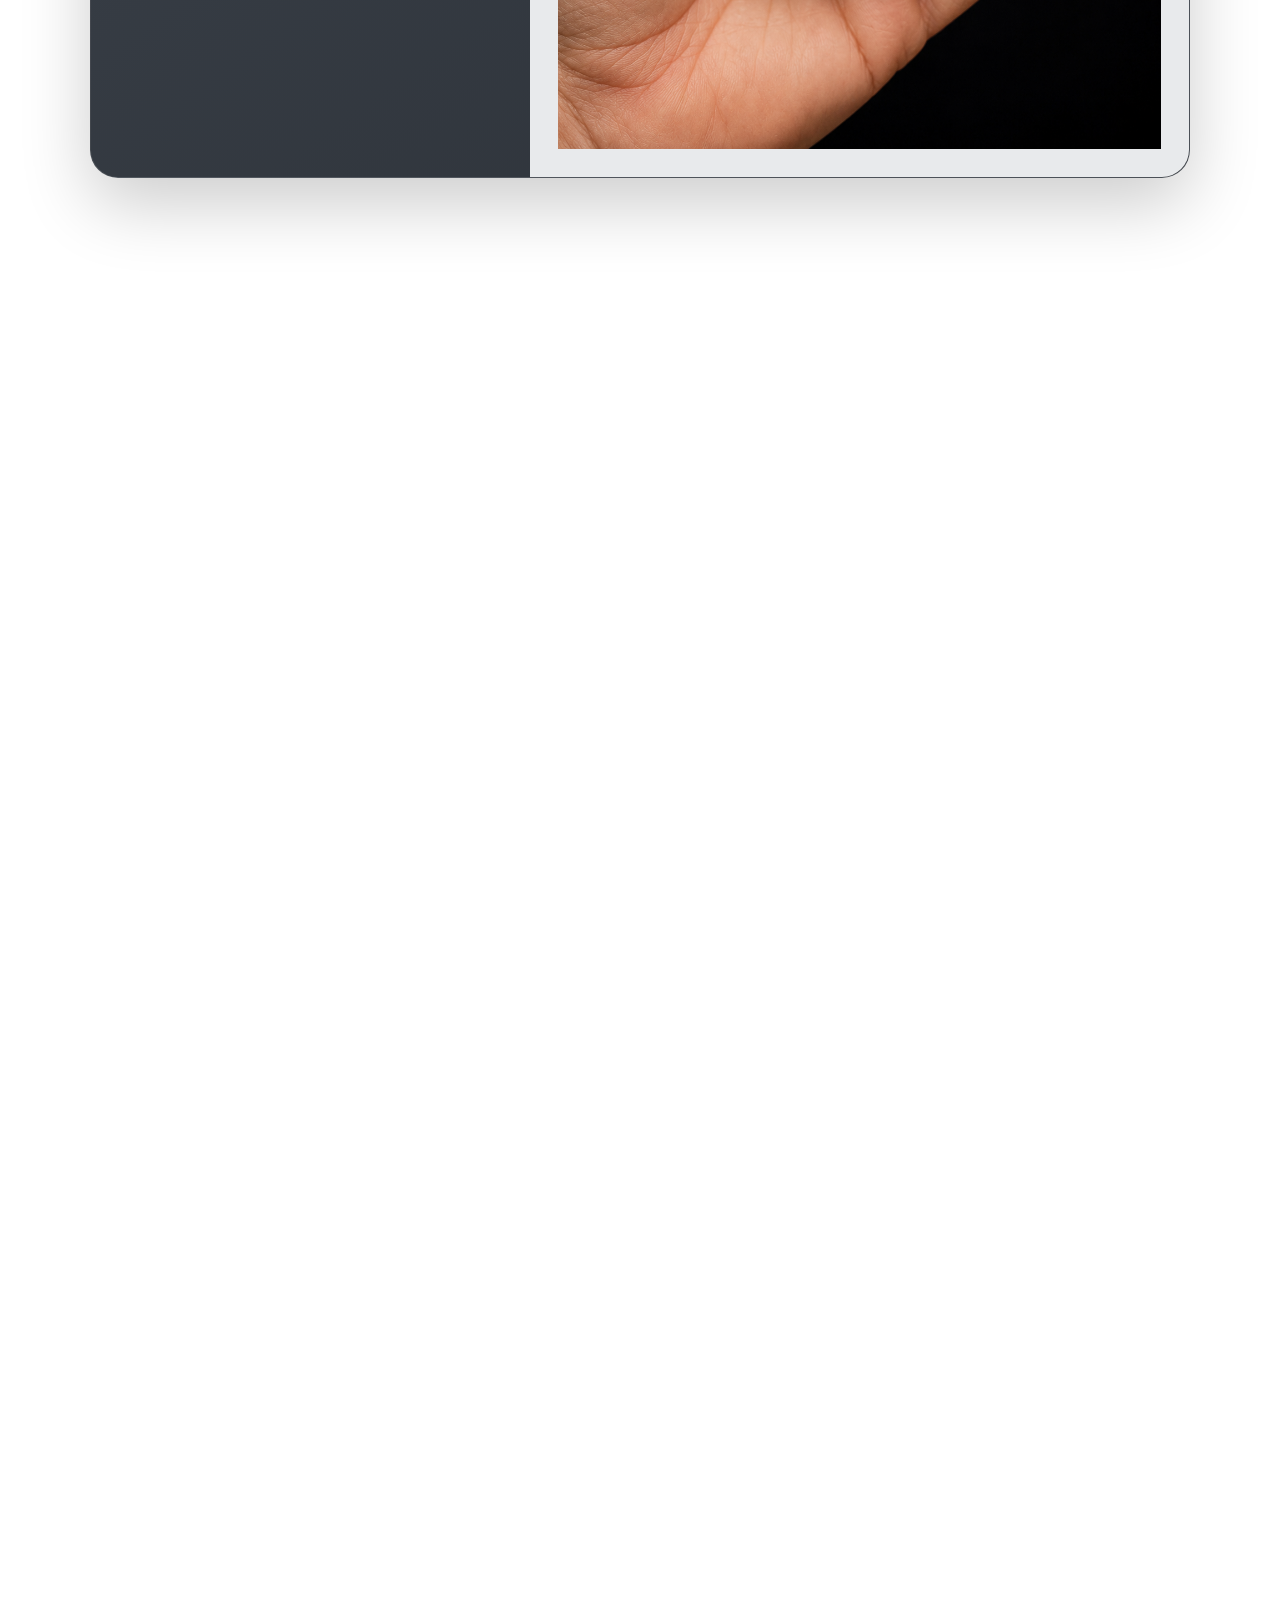
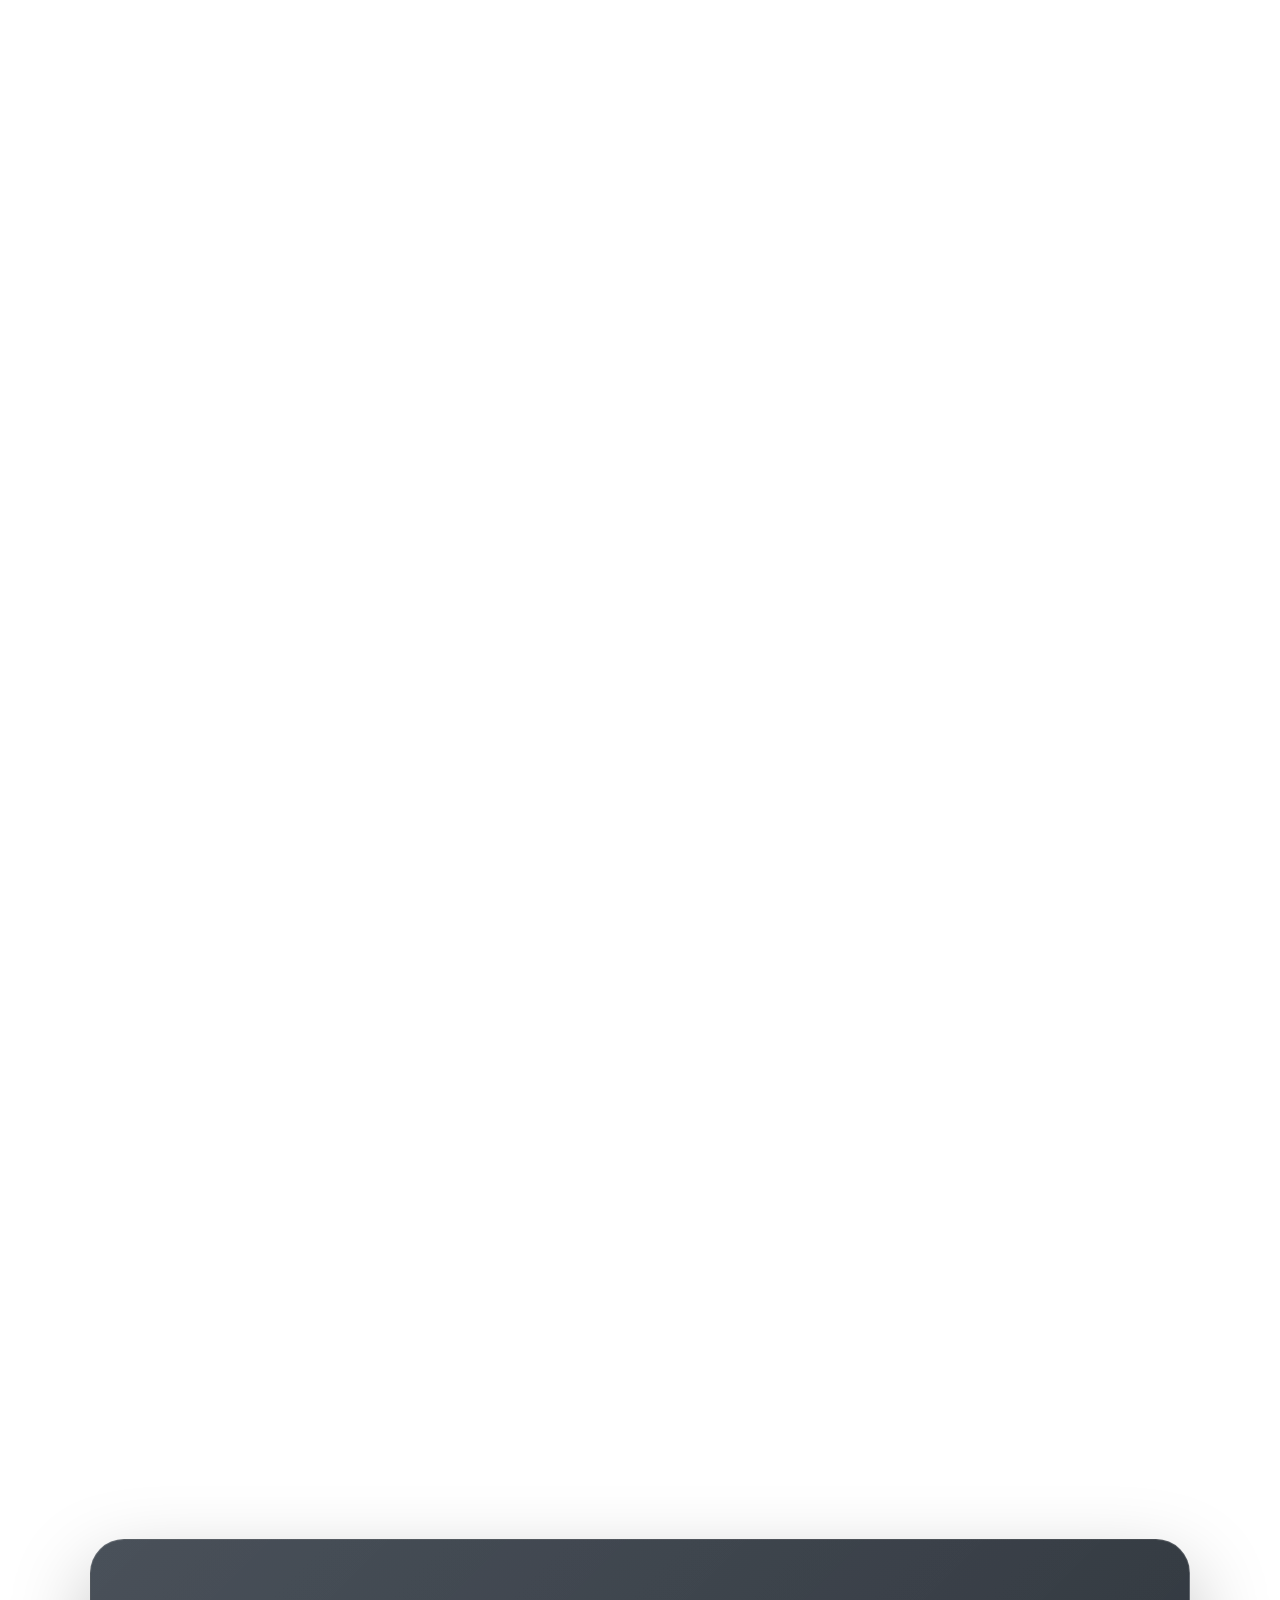
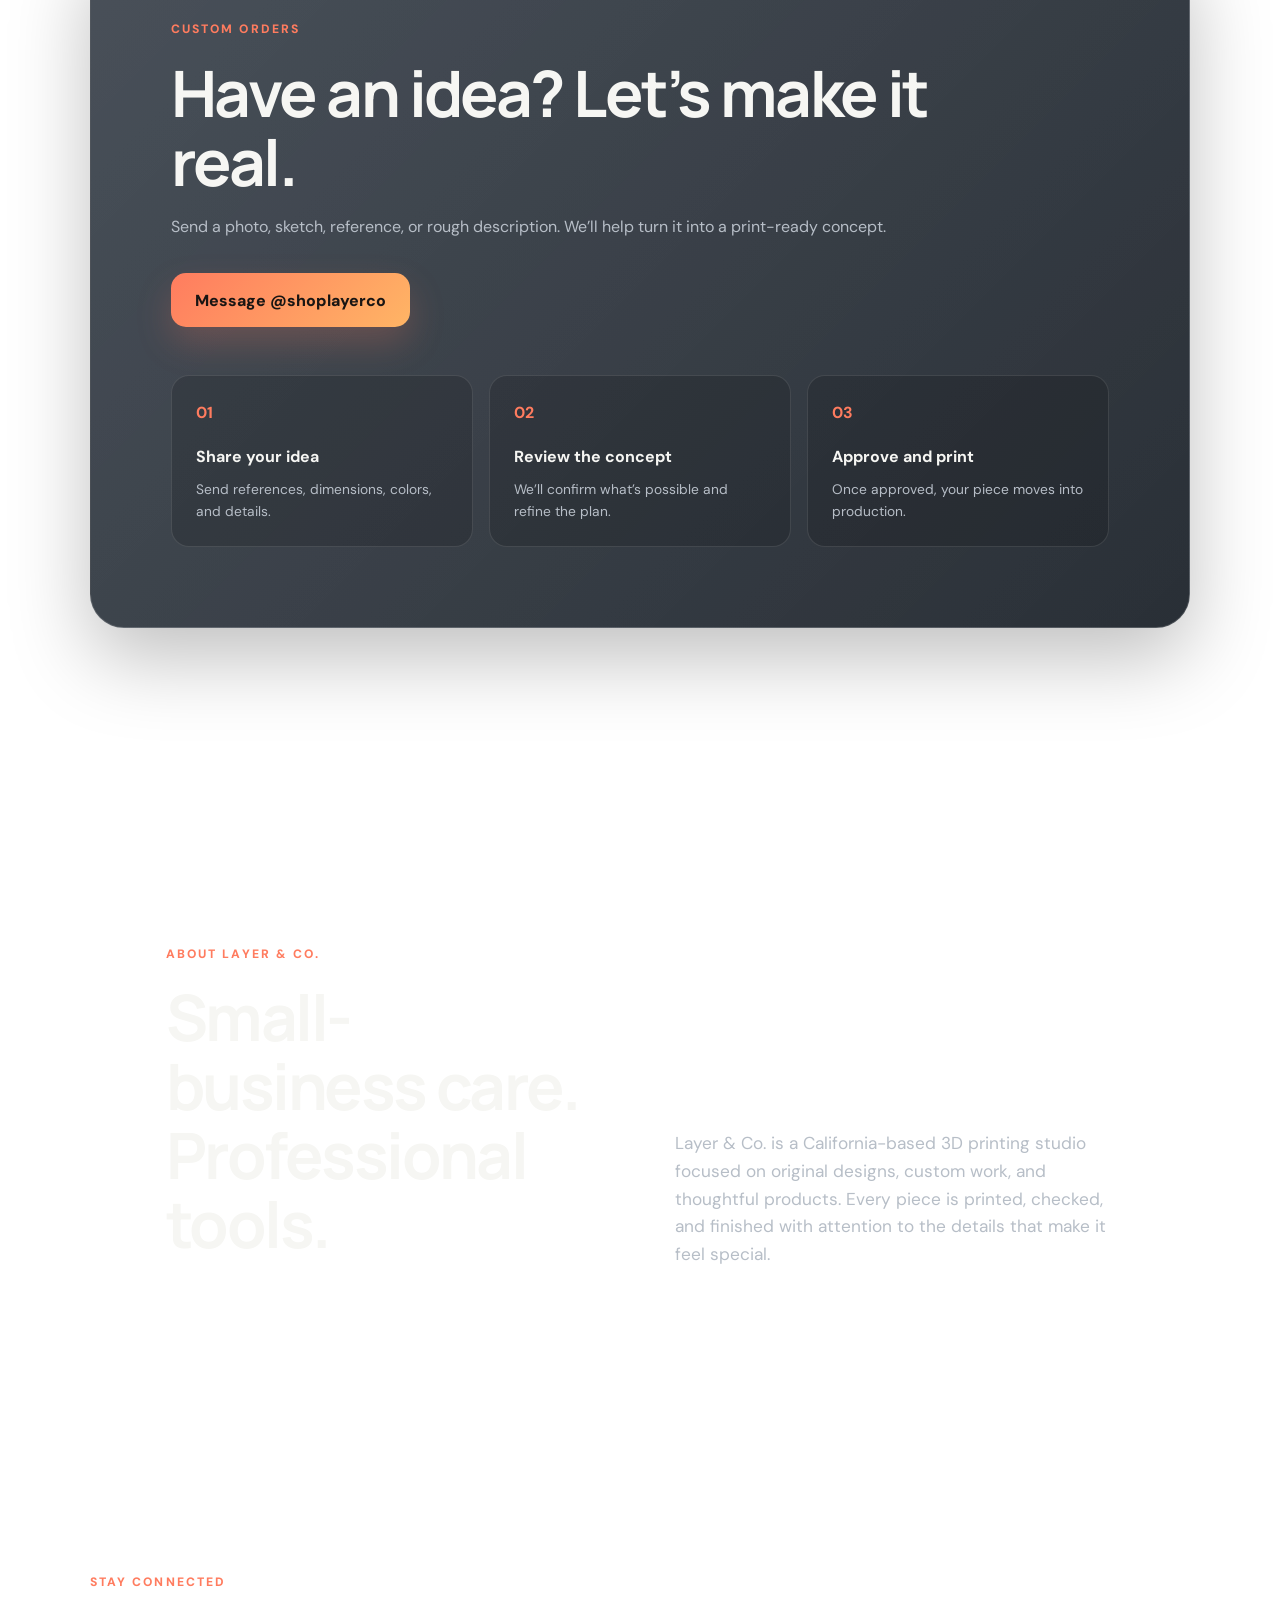
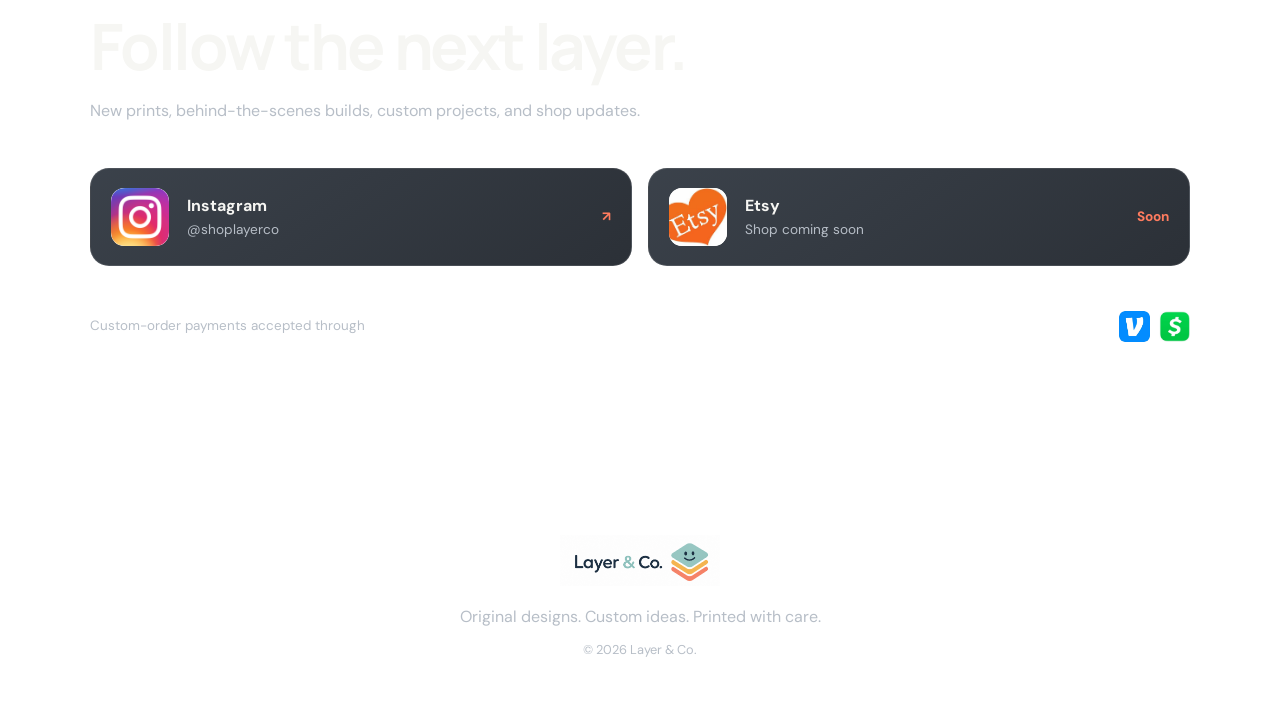
==== commit 1757fc28: "Add files via upload" ====
--- a/index.html
+++ b/index.html
@@ -22,136 +22,110 @@
     </button>
 
     <nav class="site-nav" aria-label="Main navigation">
-      <a href="#work">Work</a>
+      <a href="#gallery">Gallery</a>
       <a href="#custom">Custom Orders</a>
       <a href="#about">About</a>
-      <a class="social-button" href="https://www.instagram.com/" target="_blank" rel="noopener">
+      <a href="#connect">Contact</a>
+      <a class="instagram-link" href="https://www.instagram.com/shoplayerco/" target="_blank" rel="noopener">
         <img src="IGLogo.png" alt="">
-        <span>Instagram</span>
+        Instagram
       </a>
     </nav>
   </header>
 
   <main id="top">
     <section class="hero">
-      <div class="hero-copy reveal">
+      <div class="hero-content reveal">
         <p class="eyebrow">Designed & printed in California</p>
-        <h1>Ideas, brought to life—<span>one layer at a time.</span></h1>
-        <p class="hero-text">Original designs, personalized gifts, functional accessories, and custom prints made with care on professional Bambu Lab and Prusa equipment.</p>
+        <h1>Custom 3D printing, made personal.</h1>
+        <p class="hero-text">Original designs, personalized gifts, useful accessories, and custom creations—printed with care on professional Bambu Lab and Prusa equipment.</p>
         <div class="hero-actions">
-          <a class="button primary" href="#work">Explore our work</a>
+          <a class="button primary" href="#gallery">Shop prints</a>
           <a class="button secondary" href="#custom">Request a custom print</a>
         </div>
-        <div class="trust-row">
-          <span>Custom design</span>
-          <span>Small-batch quality</span>
-          <span>Made locally</span>
-        </div>
-      </div>
-
-      <div class="hero-visual reveal">
-        <div class="glow"></div>
-        <img class="hero-product" src="chicorita1.png" alt="Green character planter created by Layer & Co.">
-        <div class="floating-card card-one">
-          <strong>Original designs</strong>
-          <span>Playful. Useful. Personal.</span>
-        </div>
-        <div class="floating-card card-two">
-          <strong>Custom orders</strong>
-          <span>From idea to finished print.</span>
-        </div>
-      </div>
-    </section>
-
-    <section class="ticker" aria-label="Layer and Co services">
-      <div class="ticker-track">
-        <span>Custom Figures</span><i></i>
-        <span>Personalized Gifts</span><i></i>
-        <span>Functional Prints</span><i></i>
-        <span>Planters & Décor</span><i></i>
-        <span>Event Projects</span><i></i>
-        <span>Custom Figures</span><i></i>
-        <span>Personalized Gifts</span><i></i>
-        <span>Functional Prints</span><i></i>
-      </div>
-    </section>
-
-    <section class="section intro reveal">
-      <p class="eyebrow">Built differently</p>
-      <div class="section-heading split">
-        <h2>More than a print shop.</h2>
-        <p>Layer & Co. blends design, technology, and hands-on finishing to create pieces that feel considered—not mass produced.</p>
-      </div>
-    </section>
-
-    <section id="work" class="section work-section">
+      </div>
+
+      <div class="hero-image reveal">
+        <div class="hero-halo"></div>
+        <img src="chicorita1.png" alt="Layer & Co. green character planter">
+      </div>
+    </section>
+
+    <section class="value-strip">
+      <div><strong>Original designs</strong><span>Created in-house</span></div>
+      <div><strong>Custom projects</strong><span>Built around your idea</span></div>
+      <div><strong>Small-batch quality</strong><span>Printed and checked locally</span></div>
+    </section>
+
+    <section id="gallery" class="section gallery-section">
       <div class="section-heading reveal">
-        <p class="eyebrow">Selected work</p>
-        <h2>Made to stand out.</h2>
-      </div>
-
-      <div class="project-grid">
-        <article class="project project-featured reveal">
-          <div class="project-media">
-            <img src="chicorita2.jpg" alt="Green character planter on a clean background">
-          </div>
-          <div class="project-copy">
-            <p class="project-label">Original Design</p>
-            <h3>Playful statement pieces</h3>
-            <p>Character-driven décor designed to bring personality to desks, shelves, and gift tables.</p>
-          </div>
-        </article>
-
-        <article class="project reveal">
-          <div class="project-media dark-media">
+        <p class="eyebrow">Featured prints</p>
+        <h2>A little playful. A lot personal.</h2>
+        <p>From one-of-a-kind gifts to practical accessories, every print is made to feel intentional.</p>
+      </div>
+
+      <div class="gallery-list">
+        <article class="gallery-card reveal">
+          <div class="gallery-image light">
+            <img src="chicorita2.jpg" alt="Green character planter">
+          </div>
+          <div class="gallery-copy">
+            <span>Original design</span>
+            <h3>Character planters</h3>
+            <p>Playful statement pieces for desks, shelves, gifts, and collectors.</p>
+          </div>
+        </article>
+
+        <article class="gallery-card reverse reveal">
+          <div class="gallery-image dark contain phil">
             <img src="phil.png" alt="Custom printed figure">
           </div>
-          <div class="project-copy">
-            <p class="project-label">Custom Figures</p>
-            <h3>Personalized from the ground up</h3>
-            <p>One-of-a-kind figures created for gifts, celebrations, and memorable moments.</p>
-          </div>
-        </article>
-
-        <article class="project reveal">
-          <div class="project-media dark-media">
-            <img src="vader.jpg" alt="Large Darth Vader inspired brick-style 3D print">
-          </div>
-          <div class="project-copy">
-            <p class="project-label">Large Format</p>
+          <div class="gallery-copy">
+            <span>Custom figures</span>
+            <h3>Made from your idea</h3>
+            <p>Personalized figures created for celebrations, gifts, inside jokes, and memorable moments.</p>
+          </div>
+        </article>
+
+        <article class="gallery-card reveal">
+          <div class="gallery-image dark contain">
+            <img src="vader.jpg" alt="Large custom printed figure">
+          </div>
+          <div class="gallery-copy">
+            <span>Large-format prints</span>
             <h3>Big ideas, printed boldly</h3>
-            <p>Statement builds with the scale and presence to become instant conversation pieces.</p>
-          </div>
-        </article>
-
-        <article class="project reveal">
-          <div class="project-media">
+            <p>Statement pieces with the scale and presence to become instant conversation starters.</p>
+          </div>
+        </article>
+
+        <article class="gallery-card reverse reveal">
+          <div class="gallery-image light contain">
             <img src="ornament.png" alt="Personalized holiday ornament">
           </div>
-          <div class="project-copy">
-            <p class="project-label">Personalized Gifts</p>
+          <div class="gallery-copy">
+            <span>Personalized gifts</span>
             <h3>Made for the moment</h3>
             <p>Names, dates, colors, and details tailored to the people and occasions that matter.</p>
           </div>
         </article>
 
-        <article class="project reveal">
-          <div class="project-media">
-            <img src="puffco.jpg" alt="Colorful custom accessories">
-          </div>
-          <div class="project-copy">
-            <p class="project-label">Functional Accessories</p>
+        <article class="gallery-card reveal">
+          <div class="gallery-image light">
+            <img src="puffco.jpg" alt="Colorful printed accessories">
+          </div>
+          <div class="gallery-copy">
+            <span>Functional accessories</span>
             <h3>Useful can still look good</h3>
-            <p>Practical pieces refined through testing, iteration, and attention to everyday use.</p>
-          </div>
-        </article>
-
-        <article class="project reveal">
-          <div class="project-media">
-            <img src="paintparty.jpg" alt="3D printed horses for a community painting event">
-          </div>
-          <div class="project-copy">
-            <p class="project-label">Community Projects</p>
+            <p>Practical pieces refined through testing, iteration, and real-world use.</p>
+          </div>
+        </article>
+
+        <article class="gallery-card reverse reveal">
+          <div class="gallery-image light">
+            <img src="paintparty.jpg" alt="3D printed horses at a community painting event">
+          </div>
+          <div class="gallery-copy">
+            <span>Community projects</span>
             <h3>Print, paint, create</h3>
             <p>Hands-on projects designed to bring people together through creativity.</p>
           </div>
@@ -163,7 +137,7 @@
       <div class="video-copy">
         <p class="eyebrow">See it in action</p>
         <h2>Designed around real life.</h2>
-        <p>From prototype to finished piece, every project is shaped by how it will actually be used.</p>
+        <p>From first prototype to finished piece, every project is shaped by how it will actually be used.</p>
       </div>
       <div class="video-frame">
         <video controls playsinline preload="metadata" poster="puffco.jpg">
@@ -175,60 +149,58 @@
 
     <section id="custom" class="section custom-section reveal">
       <div class="custom-panel">
+        <div class="custom-copy">
+          <p class="eyebrow">Custom orders</p>
+          <h2>Have an idea? Let’s make it real.</h2>
+          <p>Send a photo, sketch, reference, or rough description. We’ll help turn it into a print-ready concept.</p>
+          <a class="button primary" href="https://www.instagram.com/shoplayerco/" target="_blank" rel="noopener">Message @shoplayerco</a>
+        </div>
+        <div class="steps">
+          <div><b>01</b><strong>Share your idea</strong><span>Send references, dimensions, colors, and details.</span></div>
+          <div><b>02</b><strong>Review the concept</strong><span>We’ll confirm what’s possible and refine the plan.</span></div>
+          <div><b>03</b><strong>Approve and print</strong><span>Once approved, your piece moves into production.</span></div>
+        </div>
+      </div>
+    </section>
+
+    <section id="about" class="section about-section">
+      <div class="about-card reveal">
         <div>
-          <p class="eyebrow">Have something in mind?</p>
-          <h2>Let's turn your idea into something real.</h2>
-          <p>Send a photo, sketch, reference, or even a rough idea. We'll help shape it into a print-ready concept.</p>
-        </div>
-        <div class="custom-steps">
-          <div><span>01</span><p>Share your idea</p></div>
-          <div><span>02</span><p>Review the concept</p></div>
-          <div><span>03</span><p>Approve and print</p></div>
-        </div>
-        <a class="button primary light" href="https://www.instagram.com/" target="_blank" rel="noopener">
-          Start on Instagram
-        </a>
-      </div>
-    </section>
-
-    <section id="about" class="section about-section">
-      <div class="about-image reveal">
-        <img src="chicorita1.png" alt="Layer & Co. original 3D printed planter">
-      </div>
-      <div class="about-copy reveal">
-        <p class="eyebrow">About Layer & Co.</p>
-        <h2>Small business care. Professional tools.</h2>
+          <p class="eyebrow">About Layer & Co.</p>
+          <h2>Small-business care. Professional tools.</h2>
+        </div>
         <p>Layer & Co. is a California-based 3D printing studio focused on original designs, custom work, and thoughtful products. Every piece is printed, checked, and finished with attention to the details that make it feel special.</p>
-        <div class="stats">
-          <div><strong>3</strong><span>Professional printers</span></div>
-          <div><strong>1:1</strong><span>Custom collaboration</span></div>
-          <div><strong>CA</strong><span>Designed & printed locally</span></div>
-        </div>
-      </div>
-    </section>
-
-    <section class="section connect-section reveal">
-      <div class="connect-copy">
+      </div>
+    </section>
+
+    <section id="connect" class="section connect-section reveal">
+      <div class="connect-heading">
         <p class="eyebrow">Stay connected</p>
         <h2>Follow the next layer.</h2>
         <p>New prints, behind-the-scenes builds, custom projects, and shop updates.</p>
       </div>
 
-      <div class="platforms">
-        <a class="platform active" href="https://www.instagram.com/" target="_blank" rel="noopener">
+      <div class="connect-grid">
+        <a class="connect-card" href="https://www.instagram.com/shoplayerco/" target="_blank" rel="noopener">
           <img src="IGLogo.png" alt="">
-          <div><strong>Instagram</strong><span>Follow our latest work</span></div>
+          <div>
+            <strong>Instagram</strong>
+            <span>@shoplayerco</span>
+          </div>
           <b>↗</b>
         </a>
 
-        <div class="platform">
-          <img src="etsy.jfif" alt="">
-          <div><strong>Etsy</strong><span>Shop coming soon</span></div>
+        <div class="connect-card muted">
+          <img src="etsy.jfif" alt="Etsy">
+          <div>
+            <strong>Etsy</strong>
+            <span>Shop coming soon</span>
+          </div>
           <b>Soon</b>
         </div>
       </div>
 
-      <div class="payment-note">
+      <div class="payment-row">
         <span>Custom-order payments accepted through</span>
         <div>
           <img src="venmo.jfif" alt="Venmo">
@@ -241,7 +213,7 @@
   <footer class="site-footer">
     <img src="logo.png" alt="Layer & Co.">
     <p>Original designs. Custom ideas. Printed with care.</p>
-    <p class="copyright">© <span id="year"></span> Layer & Co.</p>
+    <span>© <span id="year"></span> Layer & Co.</span>
   </footer>
 </body>
 </html>
--- a/styles.css
+++ b/styles.css
@@ -1,14 +1,13 @@
 :root{
-  --bg:#17191d;
-  --bg-soft:#1d2025;
-  --surface:#24282e;
-  --surface-light:#2d3239;
-  --text:#f7f7f5;
-  --muted:#aeb5bf;
-  --line:rgba(255,255,255,.09);
-  --accent:#ff785a;
-  --accent-2:#ffb35c;
-  --shadow:0 30px 80px rgba(0,0,0,.35);
+  --bg:#252a31;
+  --bg-deep:#1b1f24;
+  --panel:#30363e;
+  --panel-soft:#373e47;
+  --text:#f6f6f3;
+  --muted:#b7bec7;
+  --line:rgba(255,255,255,.11);
+  --accent:#ff7c5f;
+  --accent2:#ffb565;
   --radius:28px;
 }
 
@@ -16,262 +15,263 @@
 html{scroll-behavior:smooth}
 body{
   margin:0;
-  background:
-    radial-gradient(circle at 85% 10%,rgba(255,120,90,.08),transparent 28rem),
-    var(--bg);
   color:var(--text);
   font-family:"DM Sans",sans-serif;
   line-height:1.6;
-  overflow-x:hidden;
+  background:
+    radial-gradient(circle at 90% 4%,rgba(255,124,95,.18),transparent 34rem),
+    radial-gradient(circle at 5% 34%,rgba(95,126,163,.13),transparent 38rem),
+    linear-gradient(155deg,#2d333b 0%,#22272d 45%,#2a3037 100%);
+  background-attachment:fixed;
 }
 img{display:block;max-width:100%}
-a{color:inherit;text-decoration:none}
-button{font:inherit}
+a{text-decoration:none;color:inherit}
 h1,h2,h3,p{margin-top:0}
-h1,h2,h3{font-family:"Manrope",sans-serif;line-height:1.08;letter-spacing:-.04em}
-h1{font-size:clamp(3.2rem,7.5vw,7.6rem);margin-bottom:28px}
-h1 span{color:var(--accent)}
-h2{font-size:clamp(2.4rem,5vw,5rem);margin-bottom:20px}
-h3{font-size:clamp(1.45rem,2.2vw,2rem);margin-bottom:12px}
+h1,h2,h3{font-family:"Manrope",sans-serif;letter-spacing:-.04em;line-height:1.08}
+h1{font-size:clamp(3.5rem,7vw,7rem);margin-bottom:26px}
+h2{font-size:clamp(2.5rem,5vw,4.8rem);margin-bottom:18px}
+h3{font-size:clamp(1.7rem,3vw,2.5rem);margin-bottom:14px}
 p{color:var(--muted)}
 
 .site-header{
   position:fixed;
+  z-index:100;
   top:16px;
   left:50%;
   transform:translateX(-50%);
-  width:min(1180px,calc(100% - 32px));
-  height:72px;
+  width:min(1180px,calc(100% - 30px));
+  min-height:70px;
   padding:10px 14px 10px 20px;
   display:flex;
   align-items:center;
   justify-content:space-between;
-  z-index:100;
-  background:rgba(29,32,37,.78);
   border:1px solid var(--line);
   border-radius:20px;
+  background:rgba(34,39,45,.82);
   backdrop-filter:blur(18px);
-  box-shadow:0 12px 40px rgba(0,0,0,.2);
-}
-.brand img{width:138px;max-height:46px;object-fit:contain}
-.site-nav{display:flex;align-items:center;gap:30px;font-size:.94rem;font-weight:600}
-.site-nav>a:not(.social-button){color:#d9dde3;transition:.25s}
-.site-nav>a:not(.social-button):hover{color:white}
-.social-button{
-  display:flex;
-  align-items:center;
-  gap:9px;
-  padding:11px 16px;
+  box-shadow:0 16px 45px rgba(0,0,0,.2);
+}
+.brand img{width:140px;max-height:45px;object-fit:contain}
+.site-nav{display:flex;align-items:center;gap:28px;font-size:.93rem;font-weight:700}
+.site-nav>a{color:#dde1e6}
+.instagram-link{
+  display:flex;
+  align-items:center;
+  gap:8px;
+  background:#fff;
+  color:#181a1d!important;
+  padding:10px 15px;
   border-radius:13px;
-  background:white;
-  color:#15171a;
-}
-.social-button img{width:20px;height:20px;border-radius:5px}
-.menu-toggle{display:none;background:none;border:0;padding:10px}
+}
+.instagram-link img{width:20px;height:20px;border-radius:5px}
+.menu-toggle{display:none;background:none;border:0}
 .menu-toggle span{display:block;width:24px;height:2px;background:white;margin:6px}
 
 .hero{
+  max-width:1240px;
   min-height:100vh;
-  max-width:1280px;
   margin:auto;
-  padding:150px 44px 80px;
+  padding:145px 40px 80px;
   display:grid;
   grid-template-columns:1.05fr .95fr;
-  align-items:center;
-  gap:60px;
+  gap:70px;
+  align-items:center;
 }
 .eyebrow{
   color:var(--accent);
+  font-size:.76rem;
+  letter-spacing:.17em;
   text-transform:uppercase;
-  letter-spacing:.18em;
-  font-size:.76rem;
   font-weight:800;
-  margin-bottom:20px;
-}
-.hero-text{font-size:clamp(1.04rem,1.6vw,1.28rem);max-width:650px}
-.hero-actions{display:flex;gap:14px;flex-wrap:wrap;margin:36px 0 30px}
+  margin-bottom:18px;
+}
+.hero-text{font-size:clamp(1.05rem,1.7vw,1.28rem);max-width:650px}
+.hero-actions{display:flex;gap:14px;flex-wrap:wrap;margin-top:34px}
 .button{
   min-height:54px;
-  display:inline-flex;
-  align-items:center;
-  justify-content:center;
   padding:0 24px;
   border-radius:15px;
-  font-weight:700;
+  display:inline-flex;
+  align-items:center;
+  justify-content:center;
+  font-weight:800;
   transition:.25s;
 }
 .button:hover{transform:translateY(-2px)}
-.primary{background:linear-gradient(135deg,var(--accent),var(--accent-2));color:#1a1512;box-shadow:0 15px 35px rgba(255,120,90,.22)}
-.secondary{border:1px solid var(--line);background:rgba(255,255,255,.04)}
-.trust-row{display:flex;gap:22px;flex-wrap:wrap;color:#d6d9df;font-size:.86rem}
-.trust-row span:before{content:"•";color:var(--accent);margin-right:8px}
-
-.hero-visual{
+.primary{background:linear-gradient(135deg,var(--accent),var(--accent2));color:#191513;box-shadow:0 16px 35px rgba(255,124,95,.22)}
+.secondary{border:1px solid var(--line);background:rgba(255,255,255,.05)}
+.hero-image{
   position:relative;
-  min-height:620px;
+  min-height:600px;
   display:flex;
   align-items:center;
   justify-content:center;
 }
-.hero-product{
+.hero-image img{
   position:relative;
-  width:min(560px,95%);
-  max-height:620px;
+  z-index:2;
+  width:min(580px,96%);
+  max-height:610px;
   object-fit:contain;
-  z-index:2;
-  filter:drop-shadow(0 45px 45px rgba(0,0,0,.38));
-  animation:float 6s ease-in-out infinite;
-}
-.glow{
+  filter:drop-shadow(0 45px 42px rgba(0,0,0,.35));
+}
+.hero-halo{
   position:absolute;
-  width:75%;
+  width:82%;
   aspect-ratio:1;
   border-radius:50%;
-  background:radial-gradient(circle,rgba(255,120,90,.28),rgba(255,179,92,.08) 45%,transparent 70%);
-  filter:blur(10px);
-}
-.floating-card{
-  position:absolute;
-  z-index:3;
-  padding:16px 18px;
-  border:1px solid var(--line);
-  background:rgba(36,40,46,.82);
-  backdrop-filter:blur(16px);
-  border-radius:16px;
-  box-shadow:var(--shadow);
-}
-.floating-card strong,.floating-card span{display:block}
-.floating-card span{font-size:.78rem;color:var(--muted)}
-.card-one{left:0;top:24%}
-.card-two{right:0;bottom:19%}
-@keyframes float{50%{transform:translateY(-14px)}}
-
-.ticker{border-block:1px solid var(--line);overflow:hidden;background:#14161a}
-.ticker-track{
-  width:max-content;
-  display:flex;
-  align-items:center;
-  gap:24px;
-  padding:16px 0;
-  animation:ticker 28s linear infinite;
-  color:#dfe3e9;
-  font-weight:700;
+  background:radial-gradient(circle,rgba(255,124,95,.28),rgba(255,181,101,.08) 45%,transparent 72%);
+}
+
+.value-strip{
+  max-width:1180px;
+  margin:0 auto;
+  padding:22px 28px;
+  display:grid;
+  grid-template-columns:repeat(3,1fr);
+  gap:20px;
+  border:1px solid var(--line);
+  border-radius:22px;
+  background:rgba(255,255,255,.045);
+}
+.value-strip div{padding:10px 18px;border-right:1px solid var(--line)}
+.value-strip div:last-child{border-right:0}
+.value-strip strong,.value-strip span{display:block}
+.value-strip span{font-size:.84rem;color:var(--muted);margin-top:3px}
+
+.section{max-width:1180px;margin:auto;padding:120px 40px}
+.section-heading{max-width:760px;margin-bottom:60px}
+.section-heading>p:last-child{font-size:1.08rem}
+
+.gallery-list{display:grid;gap:34px}
+.gallery-card{
+  min-height:520px;
+  display:grid;
+  grid-template-columns:1.2fr .8fr;
+  overflow:hidden;
+  border:1px solid var(--line);
+  border-radius:var(--radius);
+  background:linear-gradient(145deg,rgba(53,60,69,.96),rgba(37,42,49,.97));
+  box-shadow:0 26px 70px rgba(0,0,0,.2);
+}
+.gallery-card.reverse{grid-template-columns:.8fr 1.2fr}
+.gallery-card.reverse .gallery-image{order:2}
+.gallery-card.reverse .gallery-copy{order:1}
+.gallery-image{min-height:520px;overflow:hidden;background:#e8eaec}
+.gallery-image.dark{background:radial-gradient(circle at center,#343b45,#15181c 76%)}
+.gallery-image img{width:100%;height:100%;object-fit:cover;transition:.45s}
+.gallery-image.contain{padding:28px}
+.gallery-image.contain img{object-fit:contain}
+.gallery-image.phil{padding:38px}
+.gallery-card:hover .gallery-image:not(.contain) img{transform:scale(1.025)}
+.gallery-copy{
+  padding:clamp(36px,6vw,72px);
+  display:flex;
+  flex-direction:column;
+  justify-content:center;
+}
+.gallery-copy span{
+  color:var(--accent);
   text-transform:uppercase;
-  letter-spacing:.12em;
-  font-size:.72rem;
-}
-.ticker-track i{width:6px;height:6px;border-radius:50%;background:var(--accent)}
-@keyframes ticker{to{transform:translateX(-50%)}}
-
-.section{max-width:1200px;margin:auto;padding:120px 40px}
-.intro{padding-bottom:50px}
-.section-heading{margin-bottom:46px}
-.section-heading.split{display:grid;grid-template-columns:1.2fr .8fr;gap:80px;align-items:end}
-.section-heading.split p{font-size:1.1rem}
-
-.project-grid{display:grid;grid-template-columns:repeat(2,1fr);gap:24px}
-.project{
+  letter-spacing:.14em;
+  font-size:.74rem;
+  font-weight:800;
+  margin-bottom:16px;
+}
+
+.video-section{
+  display:grid;
+  grid-template-columns:.75fr 1.25fr;
+  gap:60px;
+  align-items:center;
+}
+.video-frame{
   overflow:hidden;
   border-radius:var(--radius);
-  background:var(--surface);
-  border:1px solid var(--line);
-  transition:.35s;
-}
-.project:hover{transform:translateY(-6px);border-color:rgba(255,255,255,.17);box-shadow:var(--shadow)}
-.project-featured{grid-column:1/-1;display:grid;grid-template-columns:1.15fr .85fr}
-.project-media{height:430px;background:#e9ecee;overflow:hidden}
-.project-featured .project-media{height:560px}
-.project-media img{width:100%;height:100%;object-fit:cover;transition:.5s}
-.dark-media{background:#0d0f12}
-.project:hover .project-media img{transform:scale(1.025)}
-.project-copy{padding:28px 30px 32px}
-.project-featured .project-copy{padding:50px;display:flex;flex-direction:column;justify-content:center}
-.project-label{font-size:.74rem;letter-spacing:.14em;text-transform:uppercase;color:var(--accent);font-weight:800;margin-bottom:12px}
-
-.video-section{
-  display:grid;
-  grid-template-columns:.7fr 1.3fr;
-  gap:60px;
-  align-items:center;
-}
-.video-frame{border-radius:var(--radius);overflow:hidden;border:1px solid var(--line);background:#090a0c;box-shadow:var(--shadow)}
-.video-frame video{display:block;width:100%;max-height:650px;background:#090a0c}
+  border:1px solid var(--line);
+  background:#0b0d10;
+  box-shadow:0 28px 75px rgba(0,0,0,.28);
+}
+.video-frame video{display:block;width:100%;max-height:650px;background:#0b0d10}
 
 .custom-panel{
-  padding:clamp(36px,7vw,80px);
-  border-radius:36px;
+  padding:clamp(38px,7vw,80px);
+  border:1px solid rgba(255,255,255,.14);
+  border-radius:34px;
   background:
     linear-gradient(135deg,rgba(255,255,255,.08),rgba(255,255,255,.02)),
-    linear-gradient(135deg,#353b44,#20242a);
-  border:1px solid rgba(255,255,255,.13);
-  box-shadow:var(--shadow);
-}
-.custom-panel>div:first-child{max-width:780px}
-.custom-steps{display:grid;grid-template-columns:repeat(3,1fr);gap:16px;margin:42px 0}
-.custom-steps div{padding:22px;border-radius:18px;background:rgba(0,0,0,.18);border:1px solid var(--line)}
-.custom-steps span{display:block;color:var(--accent);font-weight:800;margin-bottom:16px}
-.custom-steps p{margin:0;color:white;font-weight:700}
-.light{color:#161616}
-
-.about-section{display:grid;grid-template-columns:.9fr 1.1fr;align-items:center;gap:80px}
-.about-image{min-height:540px;border-radius:32px;background:radial-gradient(circle at center,#384049,#20242a 68%);display:flex;align-items:center;justify-content:center;overflow:hidden}
-.about-image img{width:88%;max-height:540px;object-fit:contain;filter:drop-shadow(0 35px 30px rgba(0,0,0,.35))}
-.stats{display:grid;grid-template-columns:repeat(3,1fr);gap:14px;margin-top:40px}
-.stats div{padding:20px;border:1px solid var(--line);border-radius:16px;background:rgba(255,255,255,.025)}
-.stats strong,.stats span{display:block}
-.stats strong{font-family:"Manrope";font-size:1.6rem;color:white}
-.stats span{font-size:.78rem;color:var(--muted);margin-top:4px}
-
-.connect-section{display:grid;grid-template-columns:.8fr 1.2fr;gap:70px;align-items:start}
-.platforms{display:grid;gap:12px}
-.platform{
-  min-height:88px;
-  padding:14px 18px;
-  display:grid;
-  grid-template-columns:52px 1fr auto;
-  align-items:center;
-  gap:16px;
-  border-radius:18px;
-  border:1px solid var(--line);
-  background:var(--surface);
-}
-.platform.active:hover{border-color:rgba(255,255,255,.22);transform:translateY(-2px)}
-.platform{transition:.25s}
-.platform img{width:52px;height:52px;object-fit:contain;border-radius:12px;background:white}
-.platform strong,.platform span{display:block}
-.platform span{font-size:.84rem;color:var(--muted)}
-.platform b{font-size:.84rem;color:var(--accent)}
-.payment-note{
-  grid-column:2;
-  display:flex;
-  align-items:center;
+    linear-gradient(135deg,#3a424c,#252b32);
+  box-shadow:0 30px 80px rgba(0,0,0,.25);
+}
+.custom-copy{max-width:760px}
+.custom-copy .button{margin-top:18px}
+.steps{display:grid;grid-template-columns:repeat(3,1fr);gap:16px;margin-top:48px}
+.steps div{padding:24px;border-radius:18px;border:1px solid var(--line);background:rgba(0,0,0,.15)}
+.steps b,.steps strong,.steps span{display:block}
+.steps b{color:var(--accent);margin-bottom:18px}
+.steps span{color:var(--muted);font-size:.86rem;margin-top:8px}
+
+.about-card{
+  display:grid;
+  grid-template-columns:1fr 1fr;
+  gap:70px;
+  align-items:end;
+  padding:clamp(36px,7vw,76px);
+  border-top:1px solid var(--line);
+  border-bottom:1px solid var(--line);
+}
+.about-card>p{font-size:1.08rem;margin-bottom:8px}
+
+.connect-section{padding-top:100px}
+.connect-heading{max-width:720px;margin-bottom:44px}
+.connect-grid{display:grid;grid-template-columns:1fr 1fr;gap:16px}
+.connect-card{
+  min-height:98px;
+  padding:16px 20px;
+  display:grid;
+  grid-template-columns:58px 1fr auto;
+  align-items:center;
+  gap:18px;
+  border:1px solid var(--line);
+  border-radius:19px;
+  background:linear-gradient(145deg,rgba(55,62,71,.98),rgba(39,44,51,.98));
+  transition:.25s;
+}
+.connect-card:not(.muted):hover{transform:translateY(-3px);border-color:rgba(255,255,255,.2)}
+.connect-card img{width:58px;height:58px;object-fit:contain;border-radius:13px;background:white}
+.connect-card strong,.connect-card span{display:block}
+.connect-card span{font-size:.85rem;color:var(--muted)}
+.connect-card b{color:var(--accent);font-size:.85rem}
+.payment-row{
+  margin-top:22px;
+  padding-top:22px;
+  display:flex;
   justify-content:space-between;
+  align-items:center;
   gap:20px;
-  margin-top:-44px;
-  padding-top:22px;
   border-top:1px solid var(--line);
   color:var(--muted);
-  font-size:.82rem;
-}
-.payment-note div{display:flex;gap:9px}
-.payment-note img{height:30px;width:auto;max-width:82px;object-fit:contain;border-radius:6px;background:white}
+  font-size:.84rem;
+}
+.payment-row div{display:flex;gap:9px}
+.payment-row img{height:31px;width:auto;max-width:86px;object-fit:contain;border-radius:6px;background:white}
 
 .site-footer{
-  max-width:1200px;
-  margin:40px auto 0;
-  padding:50px 40px;
+  max-width:1180px;
+  margin:20px auto 0;
+  padding:52px 40px;
+  text-align:center;
   border-top:1px solid var(--line);
-  text-align:center;
 }
 .site-footer img{width:160px;margin:0 auto 18px}
-.site-footer p{margin-bottom:5px}
-.copyright{font-size:.8rem}
-
-.reveal{opacity:0;transform:translateY(28px);transition:opacity .75s ease,transform .75s ease}
+.site-footer p{margin-bottom:6px}
+.site-footer span{font-size:.8rem;color:var(--muted)}
+
+.reveal{opacity:0;transform:translateY(26px);transition:opacity .75s ease,transform .75s ease}
 .reveal.visible{opacity:1;transform:none}
 
 @media(max-width:900px){
-  .site-header{top:10px;height:64px}
+  .site-header{top:10px;min-height:64px}
   .site-nav{
     position:absolute;
     top:72px;
@@ -281,36 +281,36 @@
     display:none;
     flex-direction:column;
     align-items:stretch;
-    gap:18px;
-    background:#20242a;
+    background:#252b32;
     border:1px solid var(--line);
     border-radius:18px;
   }
   .site-nav.open{display:flex}
-  .social-button{justify-content:center}
+  .instagram-link{justify-content:center}
   .menu-toggle{display:block}
-  .hero{grid-template-columns:1fr;padding:130px 24px 60px;text-align:center}
-  .hero-copy{display:flex;flex-direction:column;align-items:center}
-  .hero-visual{min-height:450px}
-  .floating-card{display:none}
-  .section{padding:84px 24px}
-  .section-heading.split,.video-section,.about-section,.connect-section{grid-template-columns:1fr;gap:35px}
-  .project-featured{display:block}
-  .project-featured .project-media{height:430px}
-  .project-featured .project-copy{padding:28px 30px 32px}
-  .payment-note{grid-column:auto;margin-top:0}
+  .hero{grid-template-columns:1fr;text-align:center;padding:130px 24px 70px}
+  .hero-content{display:flex;flex-direction:column;align-items:center}
+  .hero-image{min-height:440px}
+  .value-strip{margin-inline:24px;grid-template-columns:1fr}
+  .value-strip div{border-right:0;border-bottom:1px solid var(--line)}
+  .value-strip div:last-child{border-bottom:0}
+  .section{padding:88px 24px}
+  .gallery-card,.gallery-card.reverse{grid-template-columns:1fr}
+  .gallery-card.reverse .gallery-image,.gallery-card.reverse .gallery-copy{order:initial}
+  .gallery-image{min-height:460px}
+  .video-section,.about-card{grid-template-columns:1fr;gap:36px}
 }
 @media(max-width:620px){
-  h1{font-size:clamp(3rem,15vw,4.7rem)}
-  .brand img{width:116px}
+  h1{font-size:clamp(3.1rem,15vw,4.8rem)}
+  .brand img{width:118px}
   .hero-actions{width:100%}
   .button{width:100%}
-  .trust-row{justify-content:center;gap:10px 18px}
-  .hero-visual{min-height:360px}
-  .project-grid{grid-template-columns:1fr}
-  .project-media,.project-featured .project-media{height:370px}
-  .custom-steps,.stats{grid-template-columns:1fr}
-  .payment-note{align-items:flex-start;flex-direction:column}
+  .hero-image{min-height:360px}
+  .gallery-image{min-height:390px}
+  .gallery-copy{padding:32px 26px}
+  .steps,.connect-grid{grid-template-columns:1fr}
+  .about-card{padding:36px 0}
+  .payment-row{align-items:flex-start;flex-direction:column}
 }
 @media(prefers-reduced-motion:reduce){
   *{scroll-behavior:auto!important;animation:none!important;transition:none!important}
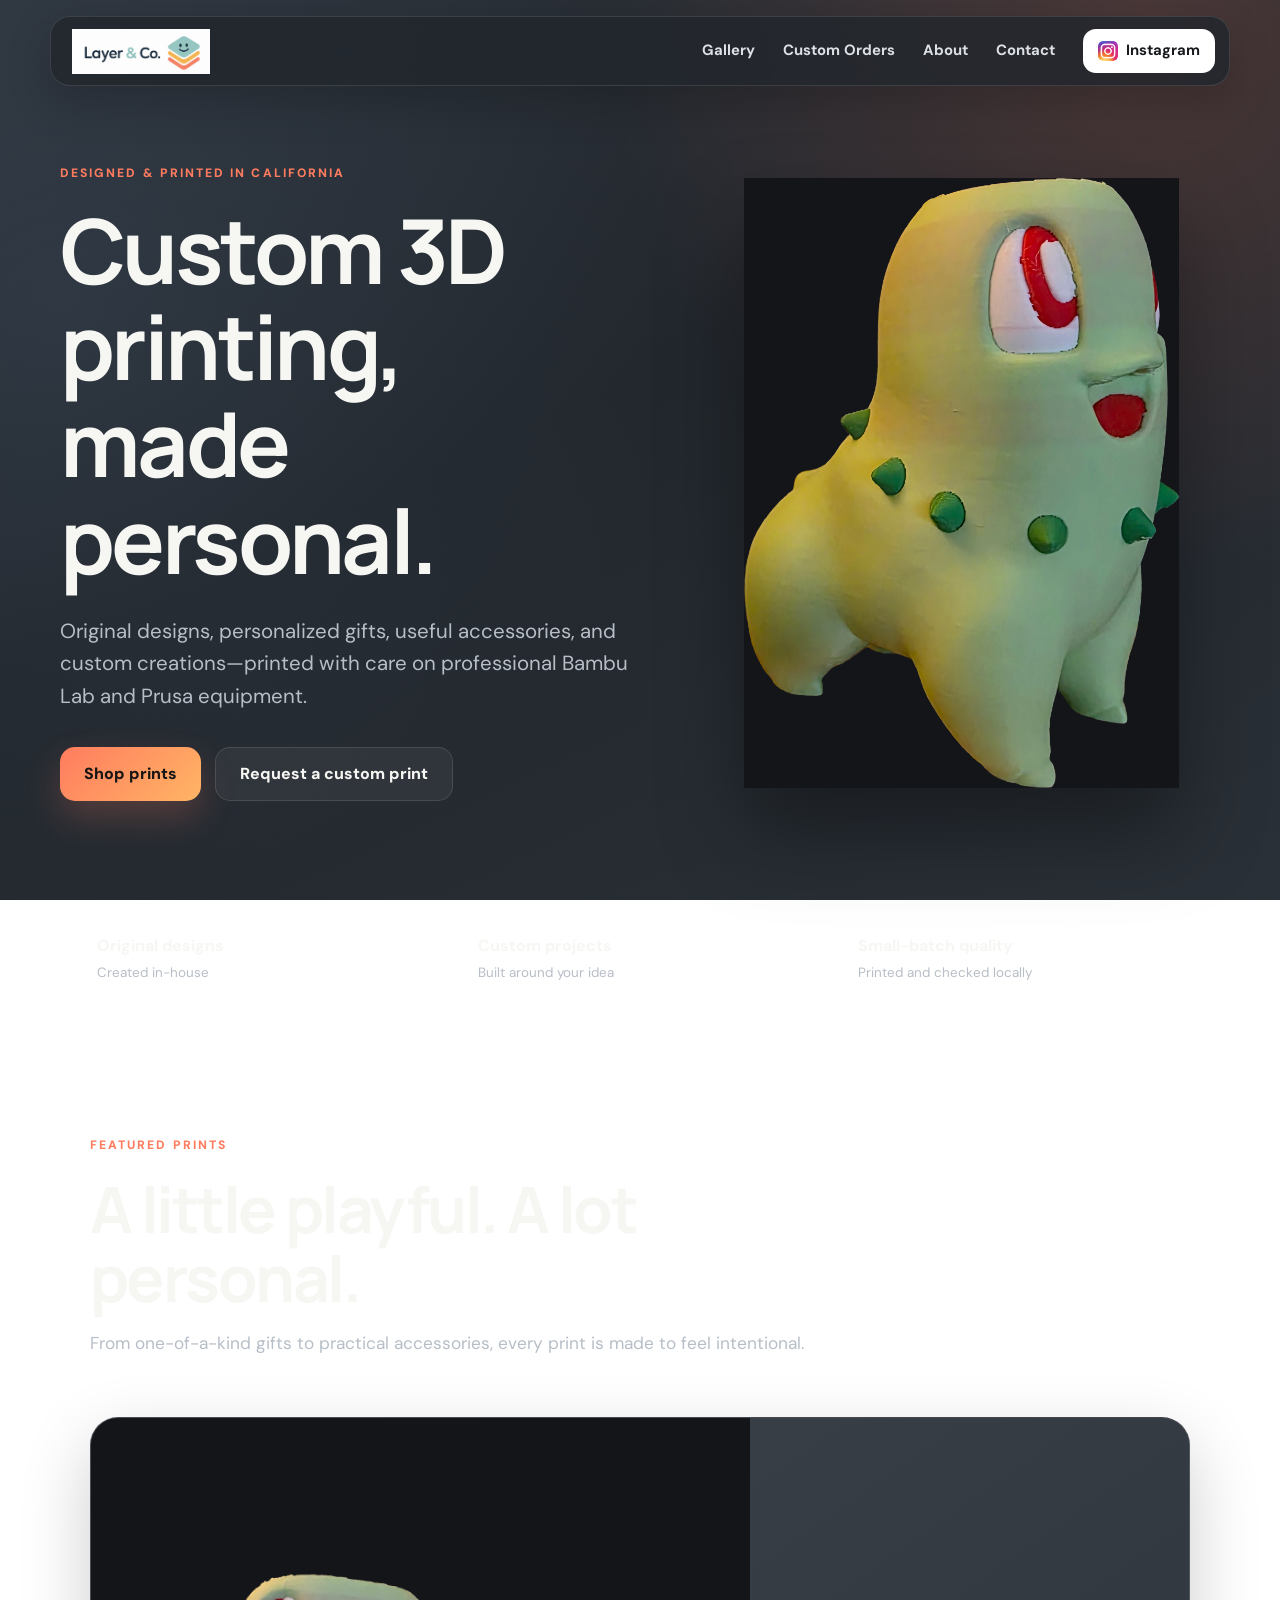
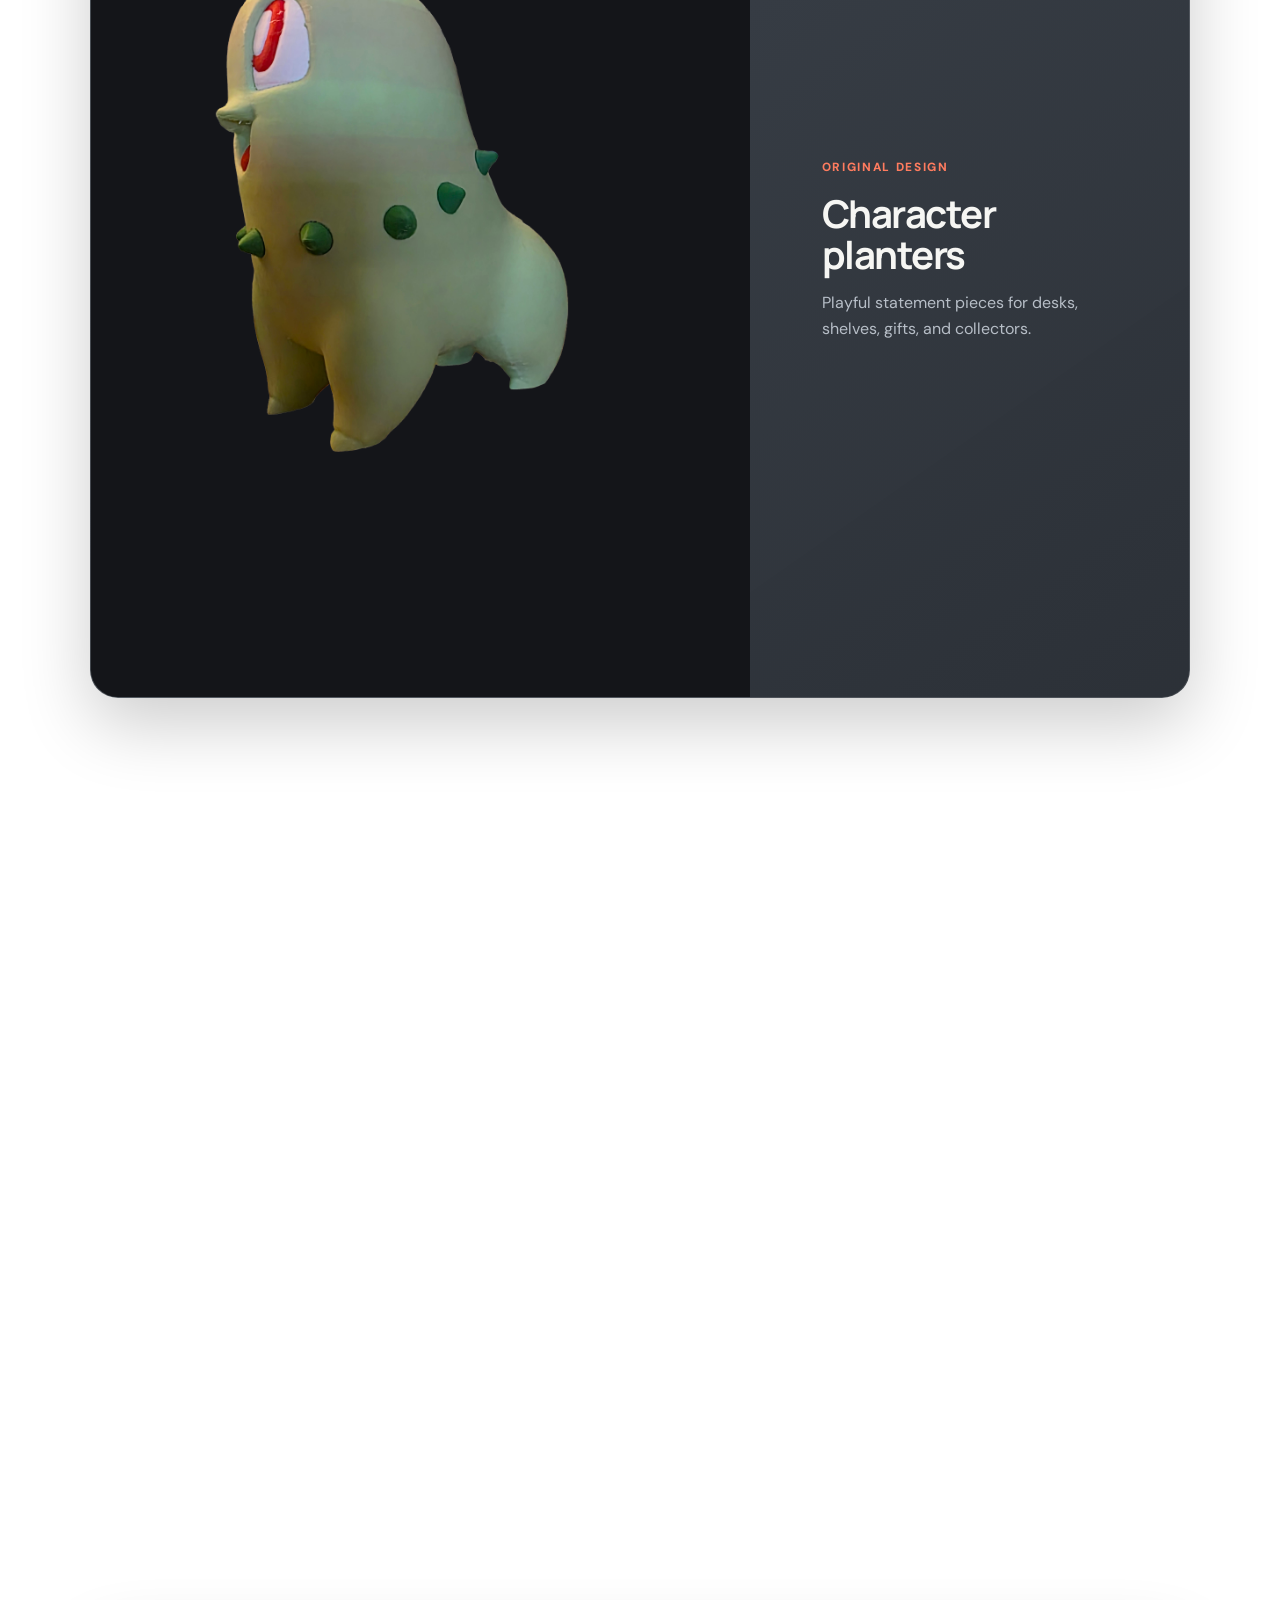
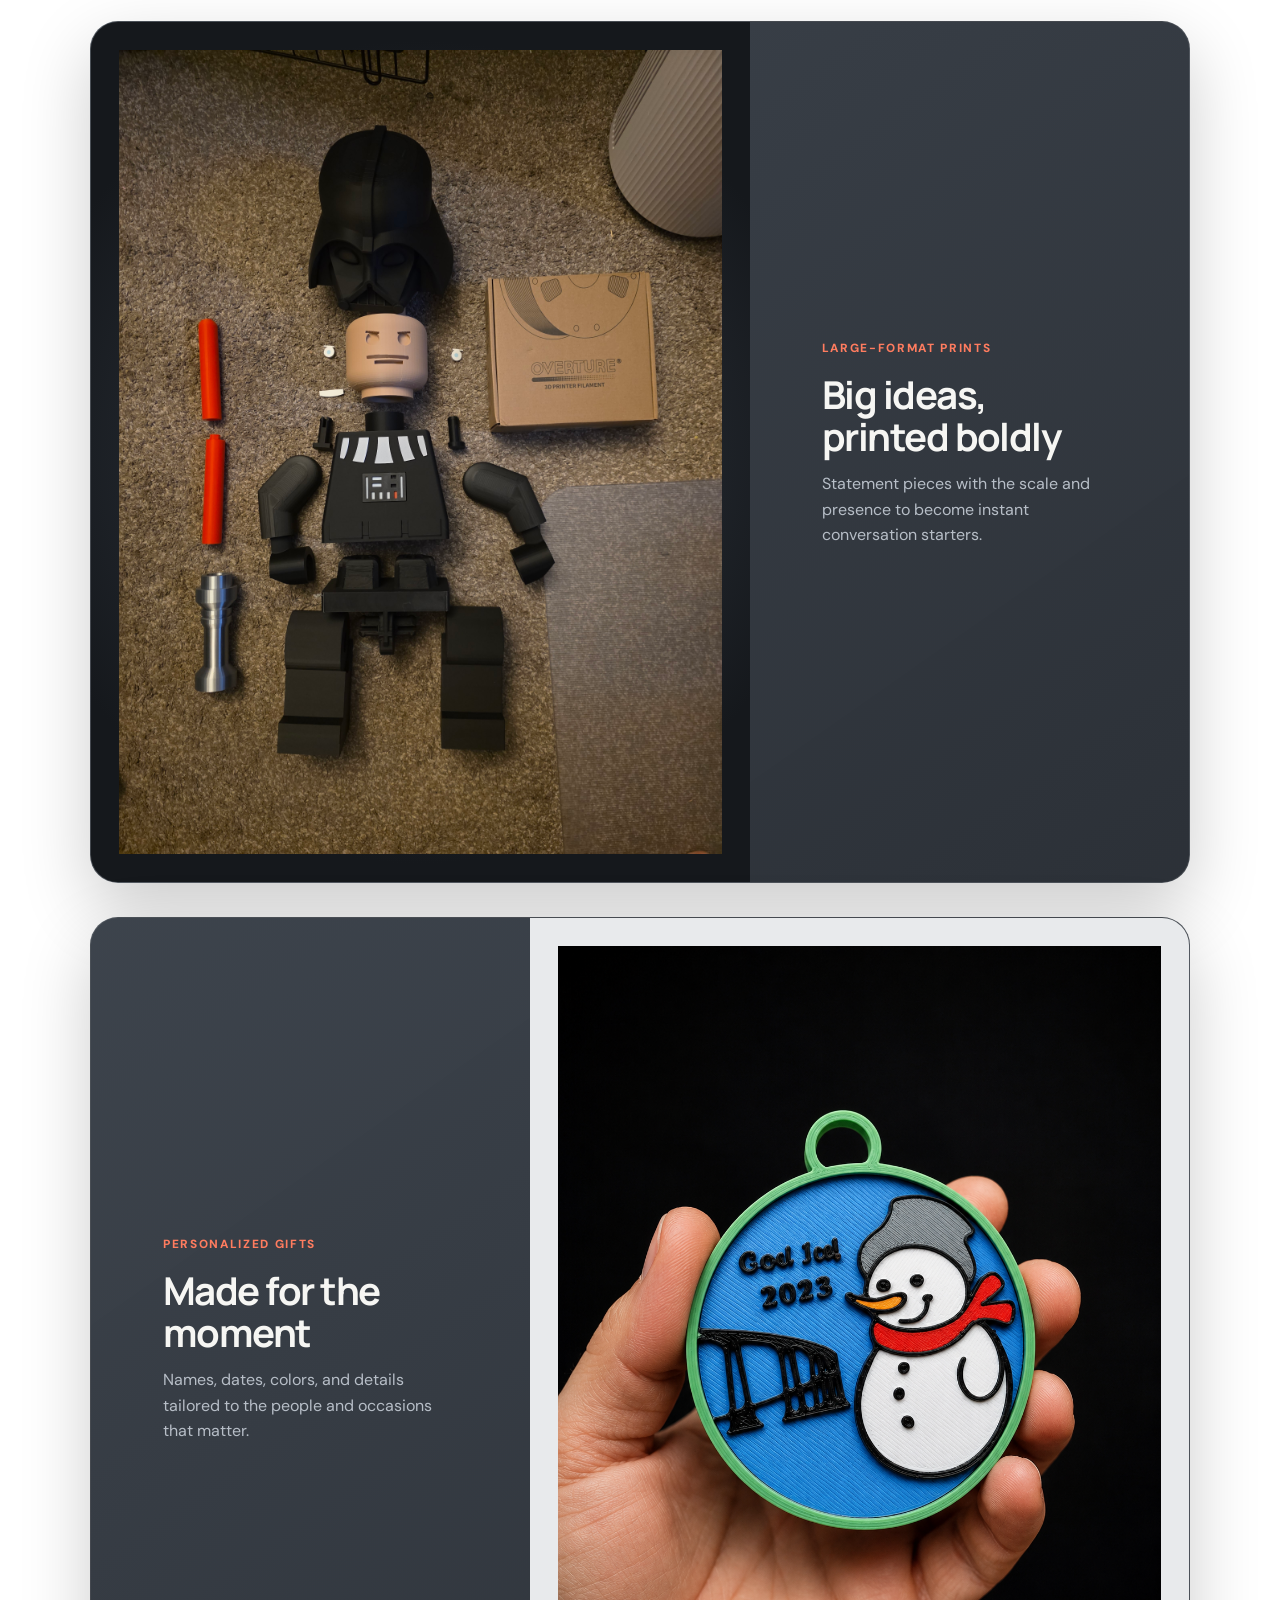
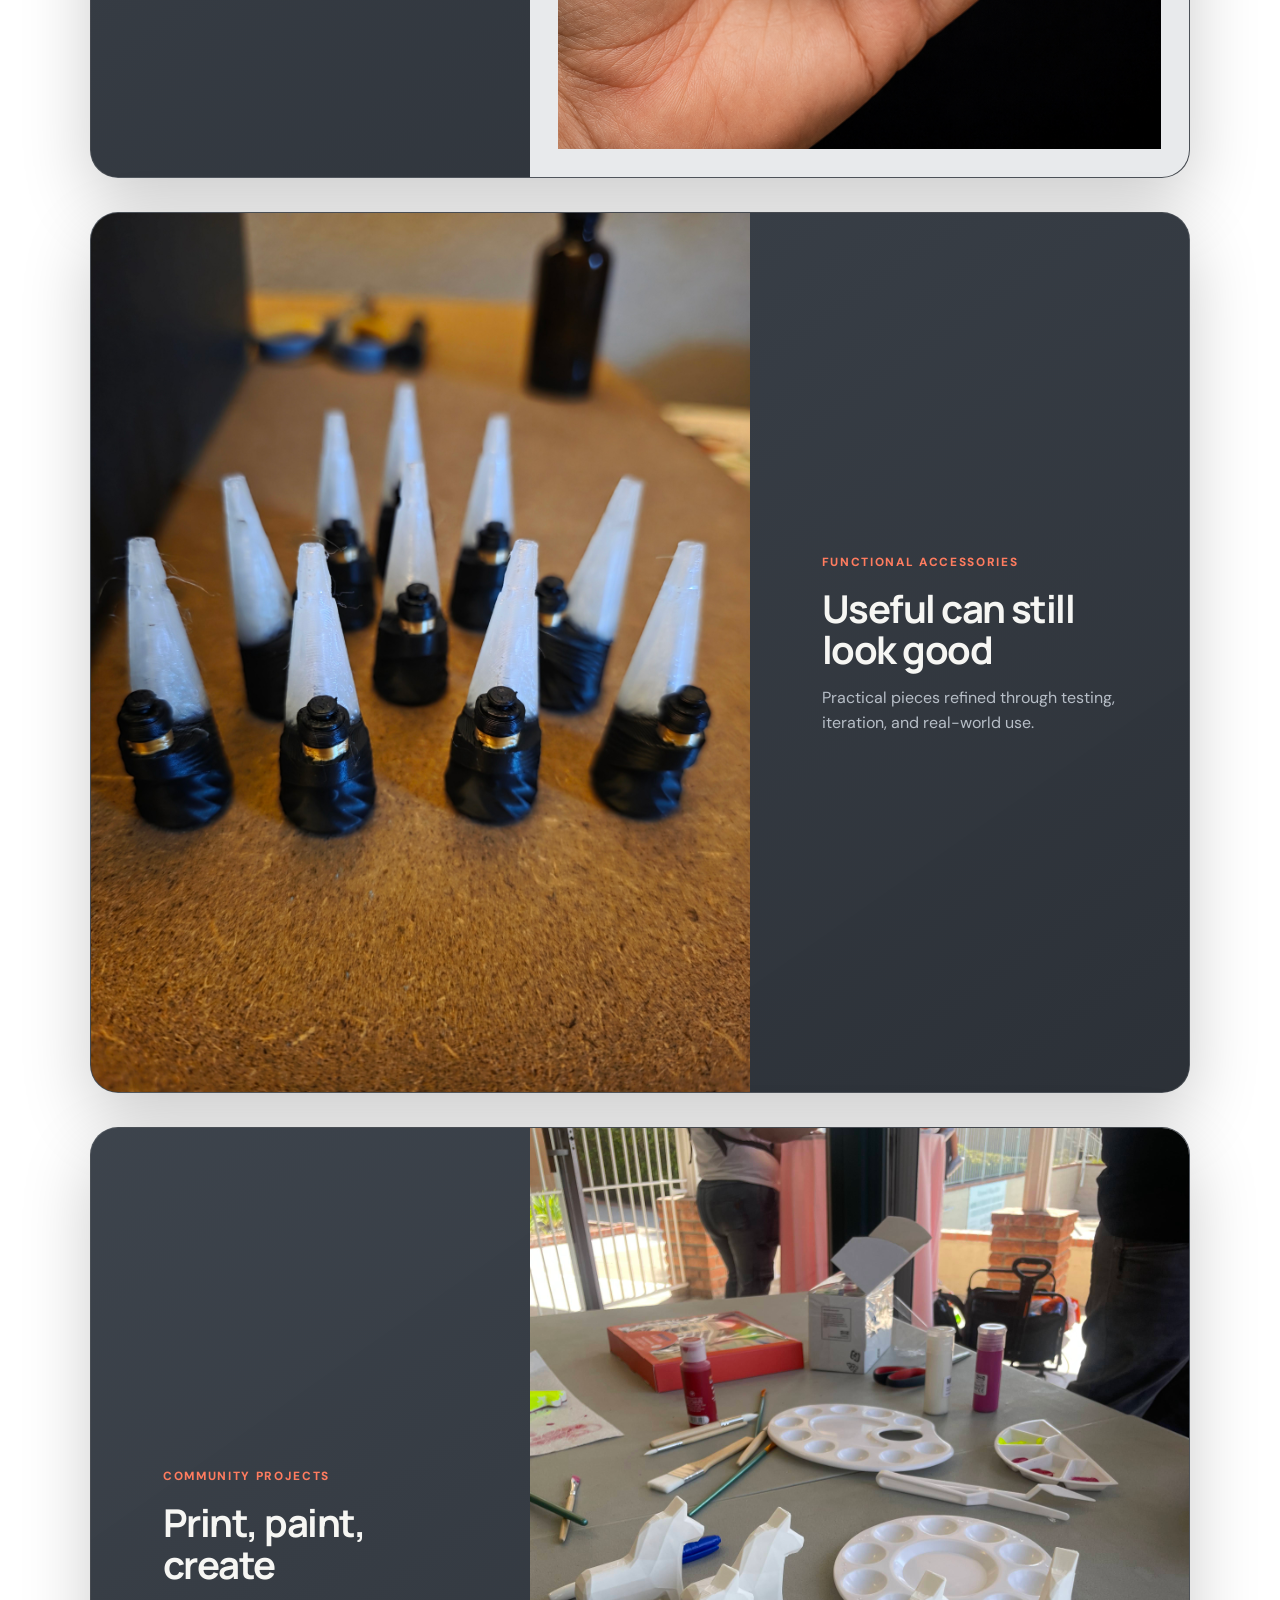
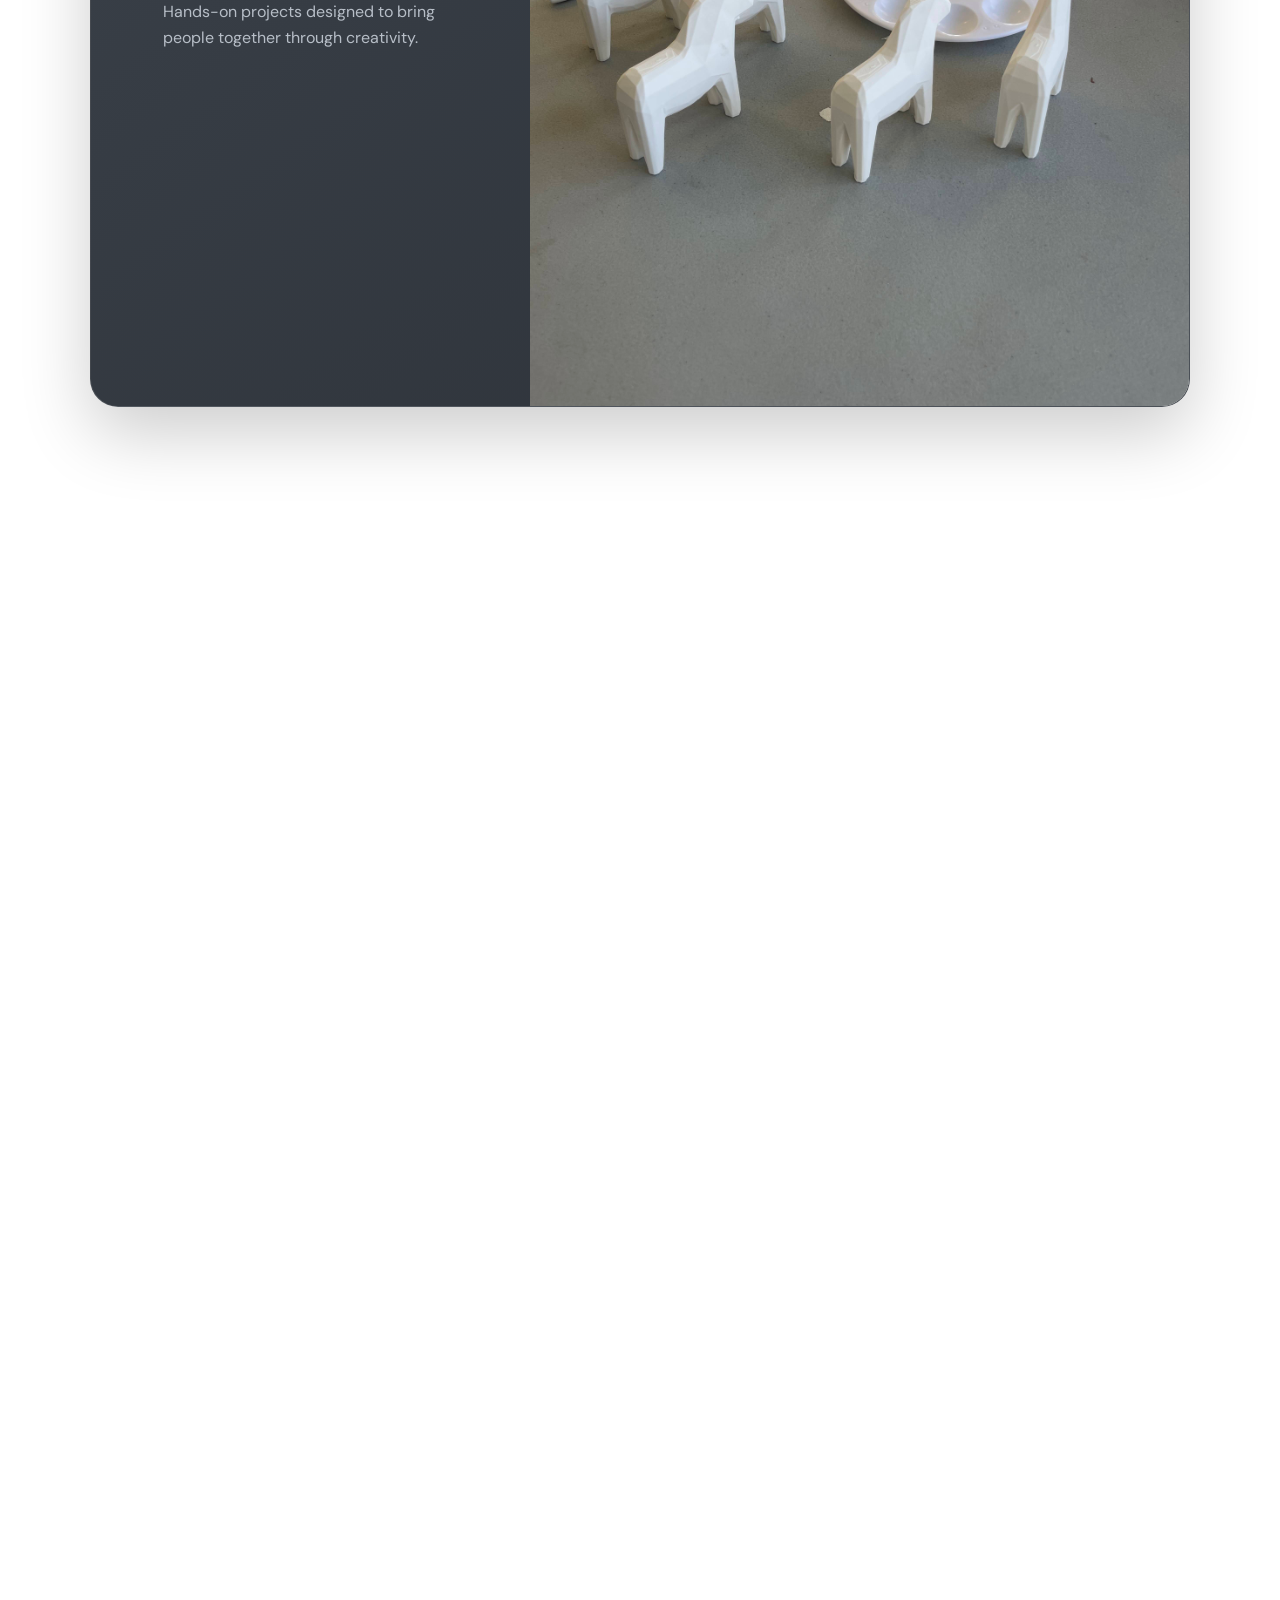
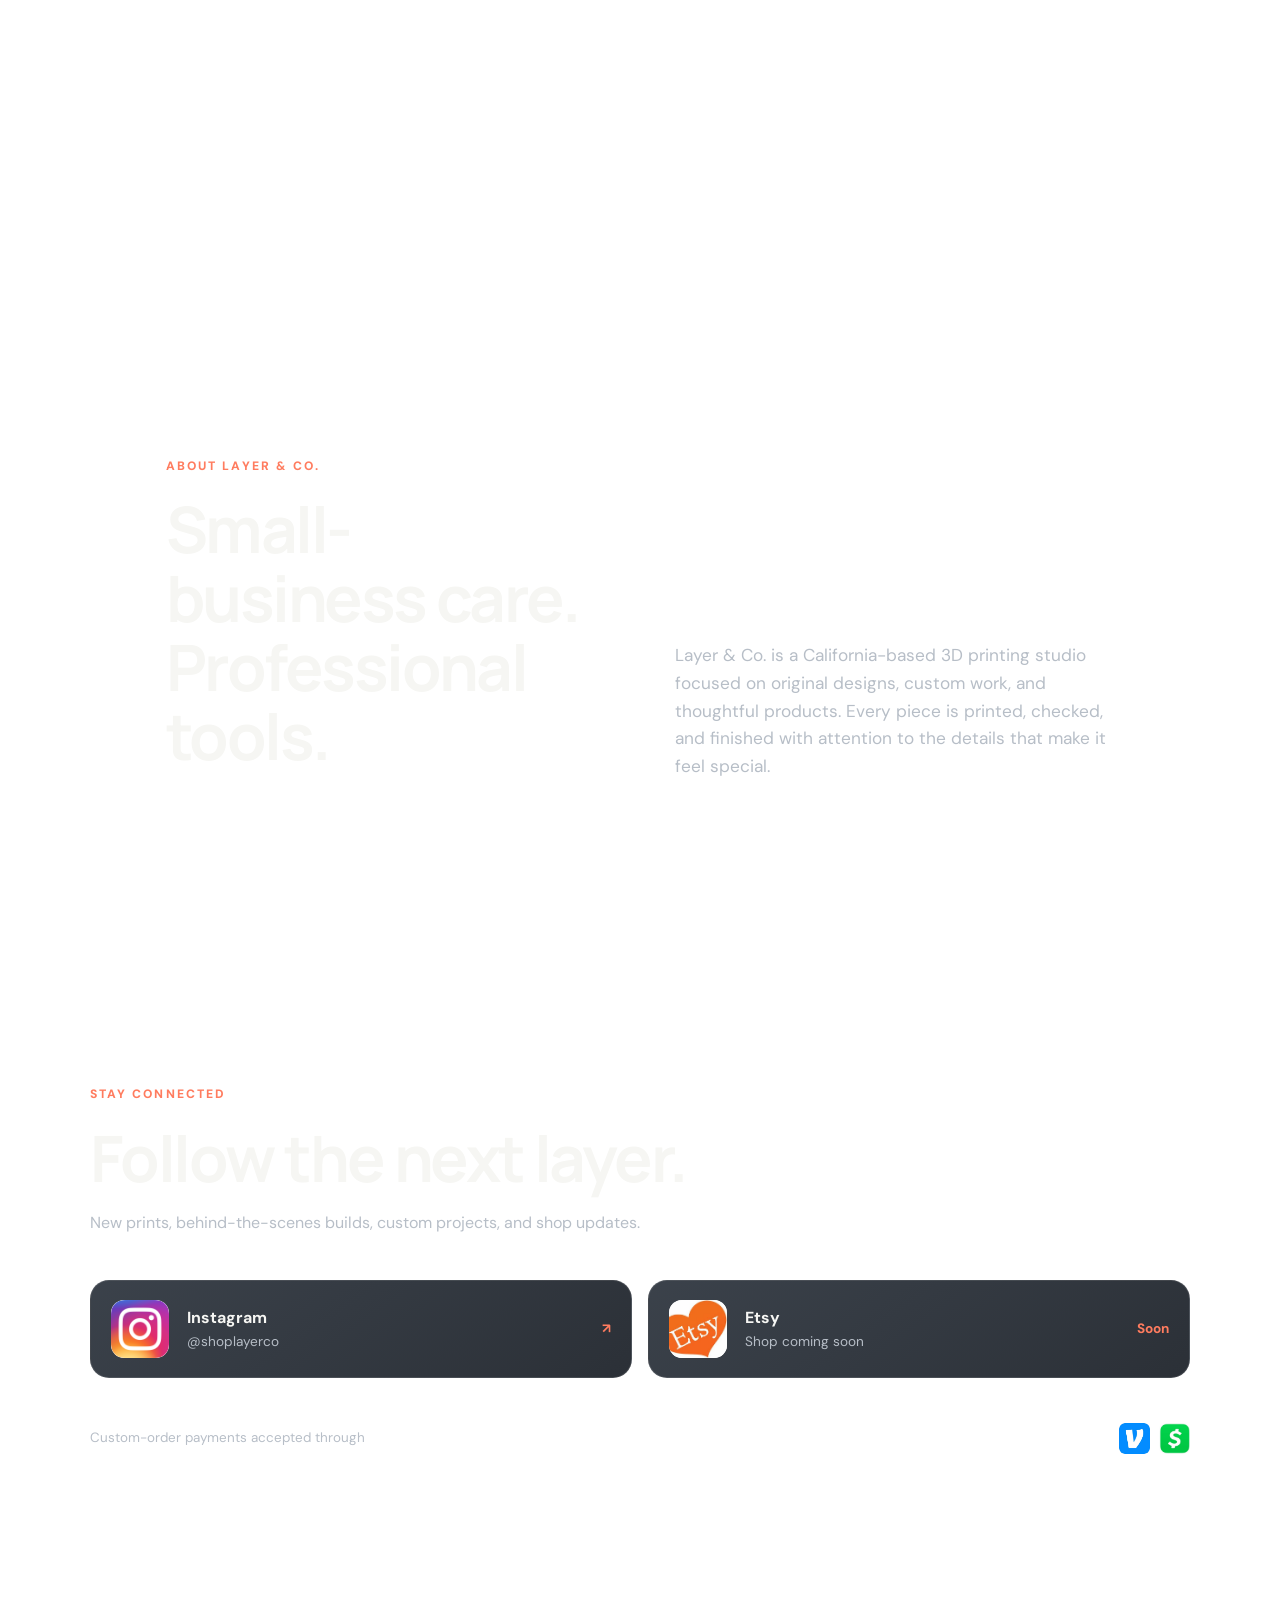
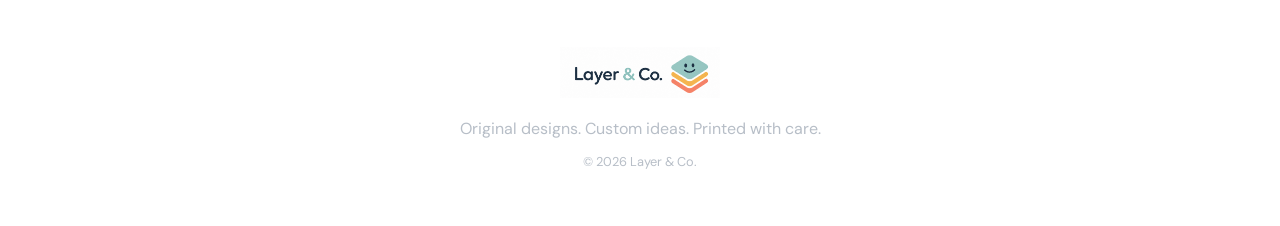
==== commit 667a96ad: "Add files via upload" ====
--- a/index.html
+++ b/index.html
@@ -130,6 +130,28 @@
             <p>Hands-on projects designed to bring people together through creativity.</p>
           </div>
         </article>
+
+        <article class="gallery-card reveal">
+          <div class="gallery-image light taekwondo">
+            <img src="taekwondo-pika.jpg" alt="Yellow character in a taekwondo uniform performing a high kick">
+          </div>
+          <div class="gallery-copy">
+            <span>Taekwondo series</span>
+            <h3>High-kick energy</h3>
+            <p>A playful martial-arts collectible combining character-inspired design with a dynamic taekwondo pose.</p>
+          </div>
+        </article>
+
+        <article class="gallery-card reverse reveal">
+          <div class="gallery-image light taekwondo">
+            <img src="taekwondo-bulba.jpg" alt="Green character in a taekwondo uniform performing a high kick">
+          </div>
+          <div class="gallery-copy">
+            <span>Taekwondo series</span>
+            <h3>Kick into the collection</h3>
+            <p>Another character-inspired fighter joins the lineup, posed in a bold high kick and finished by hand.</p>
+          </div>
+        </article>
       </div>
     </section>
 
--- a/styles.css
+++ b/styles.css
@@ -163,6 +163,8 @@
 .gallery-image.contain{padding:28px}
 .gallery-image.contain img{object-fit:contain}
 .gallery-image.phil{padding:38px}
+.gallery-image.taekwondo{background:#e8eaec}
+.gallery-image.taekwondo img{object-fit:cover;object-position:center}
 .gallery-card:hover .gallery-image:not(.contain) img{transform:scale(1.025)}
 .gallery-copy{
   padding:clamp(36px,6vw,72px);
